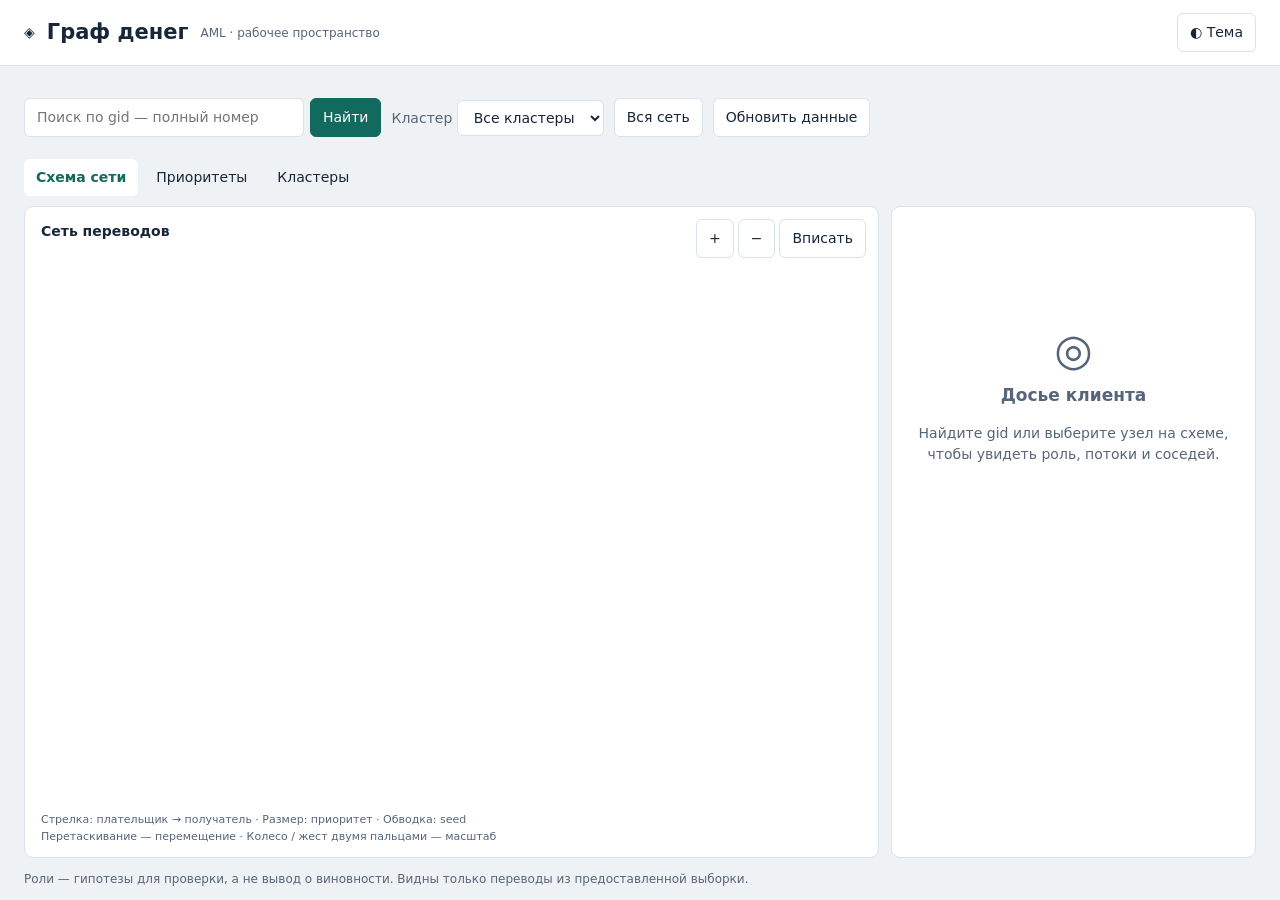
==== web/index.html @ f65ee317 "контракт: gid строкой в graph.json — 18-значные идентификаторы не переживают JSON.parse" ====
<!doctype html><html lang="ru"><head><meta charset="utf-8"><meta name="viewport" content="width=device-width,initial-scale=1"><title>Граф денег · AML</title><link rel="stylesheet" href="style.css"></head><body>
<header><div class="brand">◈ <strong>Граф денег</strong><span>AML · рабочее пространство</span></div><button id="theme" aria-label="Переключить тему">◐ Тема</button></header>
<div id="stub" class="warning" hidden>Демо-данные, расчёт идёт. Роли и обоснования предварительные.</div>
<section id="metrics" class="metrics"></section>
<div class="toolbar"><form id="search"><label class="sr" for="gid">Идентификатор клиента</label><input id="gid" placeholder="Поиск по gid — полный номер" inputmode="numeric" autocomplete="off"><button>Найти</button></form><label>Кластер <select id="cluster"><option value="">Все кластеры</option></select></label><button id="reset">Вся сеть</button><button id="reload">Обновить данные</button></div>
<div id="message" role="status" aria-live="polite"></div>
<nav><button class="active" data-tab="network">Схема сети</button><button data-tab="top">Приоритеты <span id="top-count"></span></button><button data-tab="clusters">Кластеры</button></nav>
<main><section class="workspace"><div id="network" class="view"><div class="graph-head"><strong id="graph-title">Сеть переводов</strong><span id="visible-count"></span></div><canvas id="canvas" aria-label="Схема переводов. Для выбора клиента используйте поиск или таблицу приоритетов."></canvas><div class="zoom"><button id="zoom-in" aria-label="Приблизить">+</button><button id="zoom-out" aria-label="Отдалить">−</button><button id="fit">Вписать</button></div><div id="legend"></div><div class="graph-help">Стрелка: плательщик → получатель · Размер: приоритет · Обводка: seed<br>Перетаскивание — перемещение · Колесо / жест двумя пальцами — масштаб</div></div><div id="top" class="view" hidden><div class="section-title"><h2>Кого проверять первым</h2><p>Приоритет проверки и объяснение по данным сети</p></div><div class="table-wrap"><table><thead><tr><th>№</th><th>Клиент · gid</th><th>Гипотеза роли</th><th>Приоритет</th><th>Почему</th></tr></thead><tbody id="top-body"></tbody></table></div></div><div id="clusters" class="view" hidden><div class="section-title"><h2>Сообщества сети</h2><p>Выберите кластер, чтобы рассмотреть внутренние связи</p></div><div id="cluster-list"></div></div></section><aside id="dossier"><div class="empty"><span>◎</span><h2>Досье клиента</h2><p>Найдите gid или выберите узел на схеме, чтобы увидеть роль, потоки и соседей.</p></div></aside></main>
<footer>Роли — гипотезы для проверки, а не вывод о виновности. Видны только переводы из предоставленной выборки.</footer><script src="app.js"></script></body></html>
---- web/style.css ----
:root{color-scheme:light;--bg:#eff2f5;--panel:#fff;--text:#172638;--muted:#566579;--line:#d9e1e9;--accent:#12695e;--soft:#e6f4f0;--edge:#99a8b8;--warn:#fff0ce;--warntext:#714b00}*{box-sizing:border-box}body.dark{color-scheme:dark;--bg:#101821;--panel:#17222e;--text:#e5edf6;--muted:#a6b6c7;--line:#324151;--accent:#61d6bc;--soft:#213d39;--edge:#566b80;--warn:#403520;--warntext:#ffdd94}body{margin:0;background:var(--bg);color:var(--text);font:14px/1.5 system-ui,sans-serif}header{height:66px;padding:0 24px;display:flex;align-items:center;justify-content:space-between;background:var(--panel);border-bottom:1px solid var(--line)}.brand{display:flex;gap:12px;align-items:center}.brand strong{font-size:21px}.brand span,footer{color:var(--muted);font-size:12px}button,input,select{font:inherit;border:1px solid var(--line);border-radius:6px;background:var(--panel);color:var(--text);padding:8px 12px}button{cursor:pointer}button:hover{border-color:var(--accent);background:var(--soft)}button:focus-visible,input:focus-visible,select:focus-visible,a:focus-visible{outline:3px solid var(--accent);outline-offset:2px}input{min-width:280px}form button{background:var(--accent);color:var(--panel);border-color:var(--accent)}.warning{padding:9px 24px;background:var(--warn);color:var(--warntext);font-weight:600}.metrics{display:flex;gap:32px;padding:16px 24px}.metric strong{font-size:23px;display:block;font-variant-numeric:tabular-nums}.metric span{font-size:12px;color:var(--muted)}.toolbar{padding:0 24px 12px;display:flex;gap:10px;align-items:center;flex-wrap:wrap}.toolbar form{display:flex;gap:6px}.toolbar label{color:var(--muted)}#message{padding:0 24px;color:var(--accent)}#message.error{color:#cc4545;background:var(--warn);padding:12px 24px}nav{display:flex;gap:6px;padding:10px 24px}nav button{border:0;background:transparent}nav button.active{background:var(--panel);color:var(--accent);font-weight:700}main{display:grid;grid-template-columns:minmax(0,1fr) 365px;gap:12px;padding:0 24px}.workspace,aside{background:var(--panel);border:1px solid var(--line);border-radius:9px;overflow:hidden}.view{height:650px;max-height:74vh;overflow:auto}#network{position:relative;overflow:hidden}canvas{width:100%;height:100%;display:block;touch-action:none}.graph-head{position:absolute;top:14px;left:16px;pointer-events:none}.graph-head span{display:block;color:var(--muted);font-size:12px}.zoom{position:absolute;right:12px;top:12px;display:flex;gap:4px}#legend{position:absolute;bottom:64px;left:14px;display:flex;flex-wrap:wrap;gap:5px 12px;max-width:80%;background:var(--panel);padding:6px;border-radius:6px;font-size:11px}.dot{width:9px;height:9px;display:inline-block;border-radius:50%;margin-right:5px}.graph-help{position:absolute;bottom:12px;left:16px;color:var(--muted);font-size:11px;pointer-events:none}aside{max-height:74vh;overflow:auto;padding:20px}aside h2{font-size:17px;overflow-wrap:anywhere;margin:0 0 8px}.empty{text-align:center;padding-top:90px;color:var(--muted)}.empty>span{font-size:44px}.badge{display:inline-block;padding:3px 8px;background:var(--soft);border-radius:4px;font-size:12px}.evidence{border-left:3px solid var(--accent);padding-left:12px;margin:16px 0}h3{font-size:13px;margin:20px 0 8px}.facts{display:grid;grid-template-columns:1fr 1fr;gap:12px}.facts span{display:block;color:var(--muted);font-size:11px}.facts strong{font-size:14px}.note{background:var(--warn);color:var(--warntext);padding:10px;font-size:12px;border-radius:5px}.neighbor{display:block;width:100%;text-align:left;margin:6px 0;font-size:12px;overflow-wrap:anywhere}.neighbor span{display:block;color:var(--muted)}.section-title{padding:16px 20px}.section-title h2{margin:0;font-size:19px}.section-title p{margin:4px 0;color:var(--muted)}table{border-collapse:collapse;width:100%;font-size:12px}th{text-align:left;color:var(--muted);background:var(--bg);position:sticky;top:0}td,th{padding:12px;border-bottom:1px solid var(--line)}td:first-child{color:var(--muted)}td button{padding:2px 0;border:0;color:var(--accent);font-size:12px;white-space:nowrap}tbody tr:hover{background:var(--soft)}#cluster-list{padding:0 18px 18px;display:grid;grid-template-columns:repeat(auto-fill,minmax(245px,1fr));gap:10px}.cluster-card{text-align:left;padding:15px}.cluster-card strong{display:block;font-size:15px}.cluster-card span{display:block;color:var(--muted);font-size:12px;margin-top:6px}.cluster-card p{font-size:12px}footer{padding:12px 24px}.sr{position:absolute;width:1px;height:1px;overflow:hidden;clip:rect(0,0,0,0)}[hidden]{display:none!important}@media(max-width:1000px){main{grid-template-columns:minmax(0,1fr) 310px}.metrics{gap:18px}.brand span{display:none}}@media(max-width:720px){header{padding:0 12px;height:54px}.metrics{padding:12px;gap:16px;overflow:auto}.metric{flex-shrink:0}.metric strong{font-size:19px}.toolbar{padding:0 12px 8px}.toolbar form{width:100%}input{min-width:0;flex:1;width:100%}nav{padding:8px 12px}main{display:block;padding:0 10px}.view{height:58vh;max-height:none;min-height:360px}aside{margin-top:10px;max-height:none}.empty{padding:10px}.table-wrap{overflow:auto}td:last-child{min-width:220px}footer{padding:12px}.warning{padding:8px 12px;font-size:12px}#legend{bottom:76px;max-width:95%}.zoom{top:55px}.graph-help{font-size:10px}.graph-head{left:12px}}
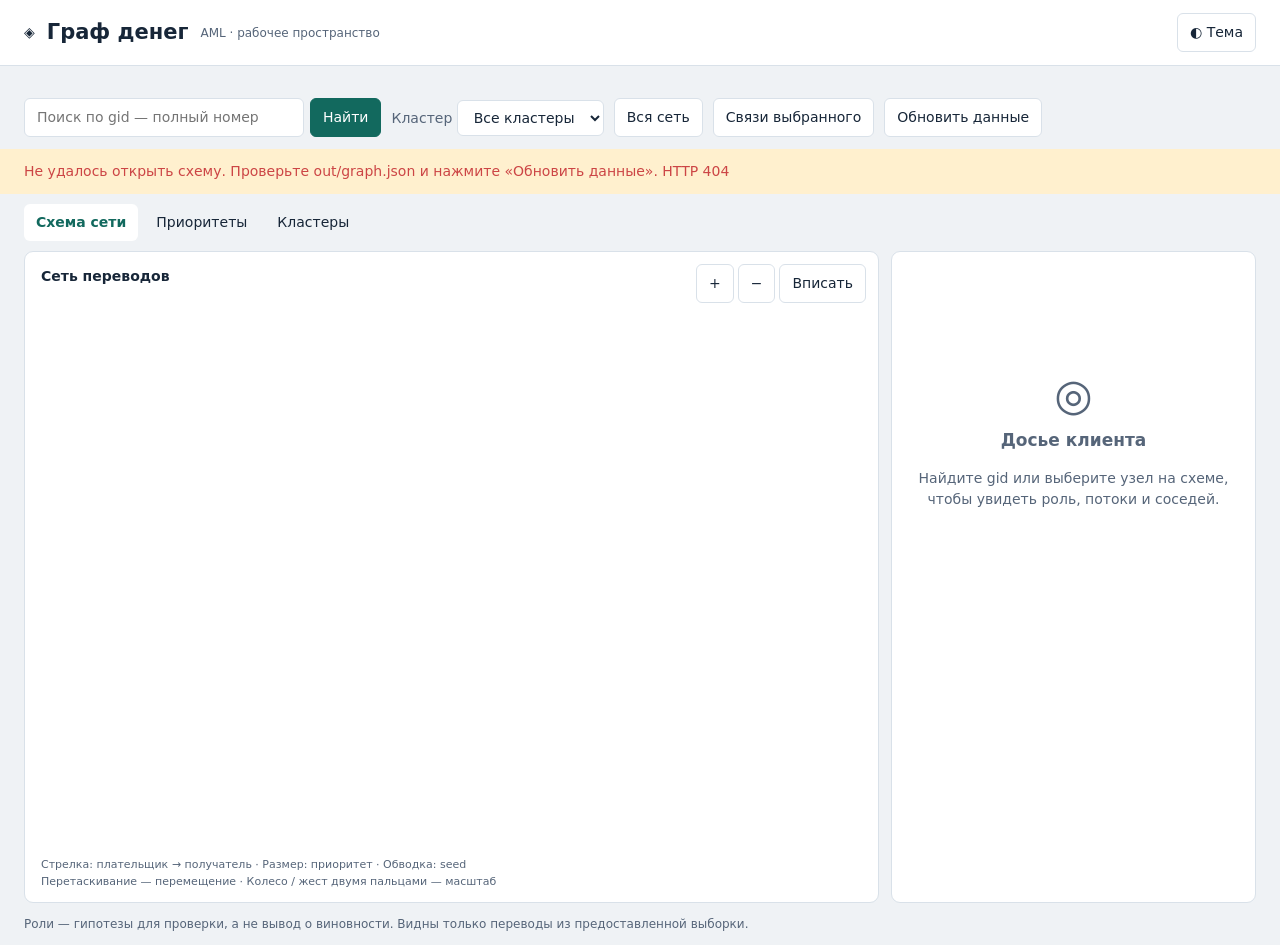
==== commit 096e7b6c: "интерфейс: схема сети, поиск по gid, досье узла; ядро: модули пайплайна ролей" ====
--- a/web/index.html
+++ b/web/index.html
@@ -2,7 +2,7 @@
 <header><div class="brand">◈ <strong>Граф денег</strong><span>AML · рабочее пространство</span></div><button id="theme" aria-label="Переключить тему">◐ Тема</button></header>
 <div id="stub" class="warning" hidden>Демо-данные, расчёт идёт. Роли и обоснования предварительные.</div>
 <section id="metrics" class="metrics"></section>
-<div class="toolbar"><form id="search"><label class="sr" for="gid">Идентификатор клиента</label><input id="gid" placeholder="Поиск по gid — полный номер" inputmode="numeric" autocomplete="off"><button>Найти</button></form><label>Кластер <select id="cluster"><option value="">Все кластеры</option></select></label><button id="reset">Вся сеть</button><button id="reload">Обновить данные</button></div>
+<div class="toolbar"><form id="search"><label class="sr" for="gid">Идентификатор клиента</label><input id="gid" placeholder="Поиск по gid — полный номер" inputmode="numeric" autocomplete="off"><button>Найти</button></form><label>Кластер <select id="cluster"><option value="">Все кластеры</option></select></label><button id="reset">Вся сеть</button><button id="neighbors" disabled>Связи выбранного</button><button id="reload">Обновить данные</button></div>
 <div id="message" role="status" aria-live="polite"></div>
 <nav><button class="active" data-tab="network">Схема сети</button><button data-tab="top">Приоритеты <span id="top-count"></span></button><button data-tab="clusters">Кластеры</button></nav>
 <main><section class="workspace"><div id="network" class="view"><div class="graph-head"><strong id="graph-title">Сеть переводов</strong><span id="visible-count"></span></div><canvas id="canvas" aria-label="Схема переводов. Для выбора клиента используйте поиск или таблицу приоритетов."></canvas><div class="zoom"><button id="zoom-in" aria-label="Приблизить">+</button><button id="zoom-out" aria-label="Отдалить">−</button><button id="fit">Вписать</button></div><div id="legend"></div><div class="graph-help">Стрелка: плательщик → получатель · Размер: приоритет · Обводка: seed<br>Перетаскивание — перемещение · Колесо / жест двумя пальцами — масштаб</div></div><div id="top" class="view" hidden><div class="section-title"><h2>Кого проверять первым</h2><p>Приоритет проверки и объяснение по данным сети</p></div><div class="table-wrap"><table><thead><tr><th>№</th><th>Клиент · gid</th><th>Гипотеза роли</th><th>Приоритет</th><th>Почему</th></tr></thead><tbody id="top-body"></tbody></table></div></div><div id="clusters" class="view" hidden><div class="section-title"><h2>Сообщества сети</h2><p>Выберите кластер, чтобы рассмотреть внутренние связи</p></div><div id="cluster-list"></div></div></section><aside id="dossier"><div class="empty"><span>◎</span><h2>Досье клиента</h2><p>Найдите gid или выберите узел на схеме, чтобы увидеть роль, потоки и соседей.</p></div></aside></main>
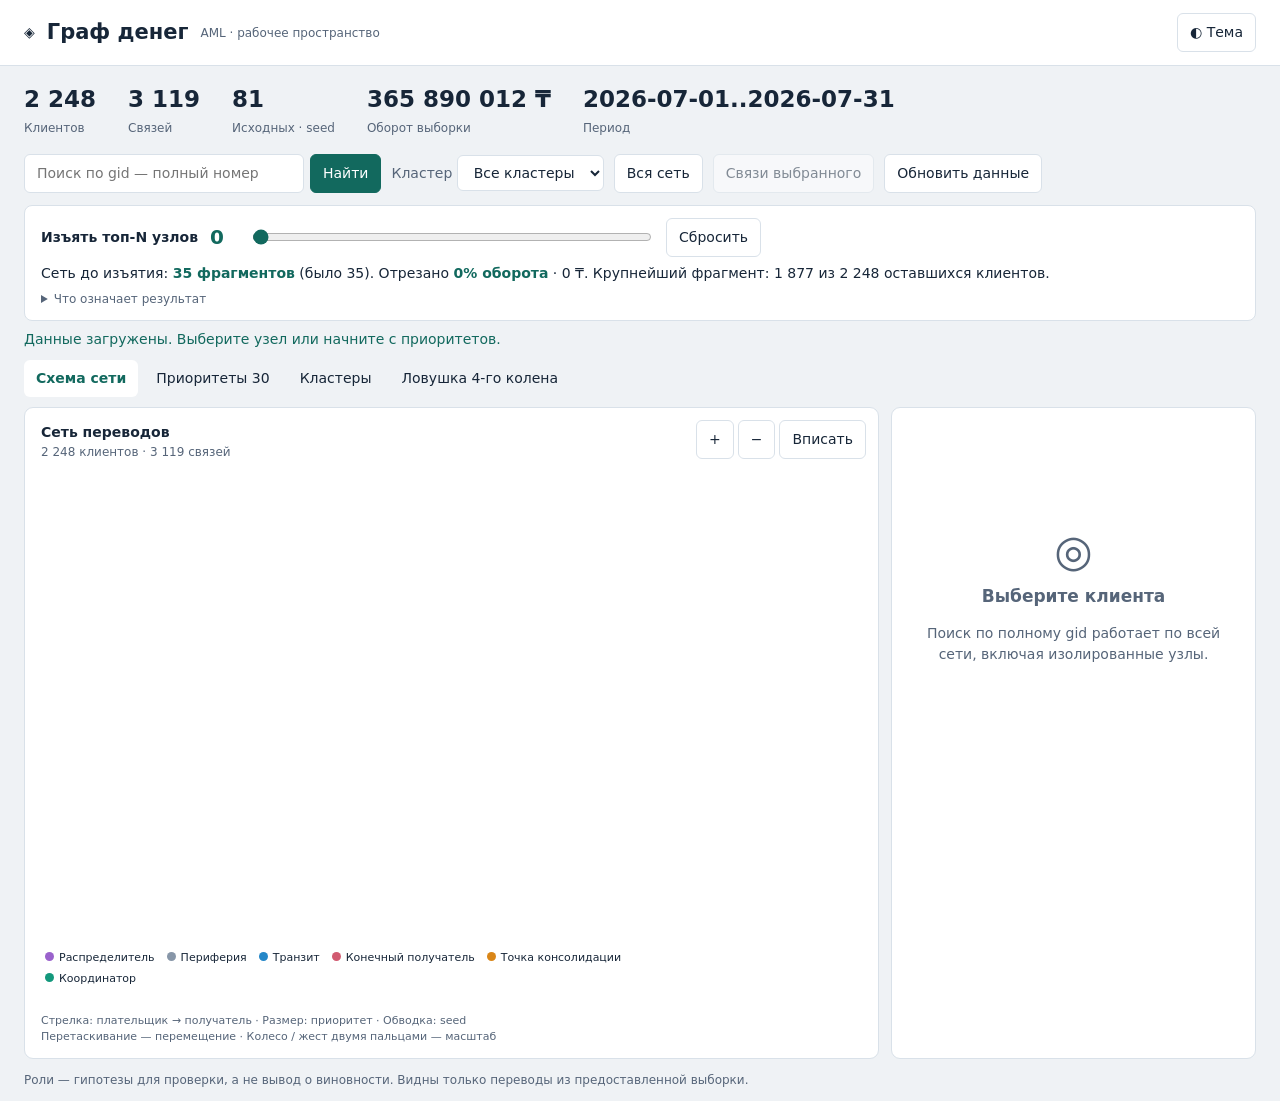
==== commit 21a9b2f9: "README с инструкцией запуска и разделом проверки, выгрузки пайплайна, .gitignore; убран мусор __pyca" ====
--- a/web/index.html
+++ b/web/index.html
@@ -3,7 +3,12 @@
 <div id="stub" class="warning" hidden>Демо-данные, расчёт идёт. Роли и обоснования предварительные.</div>
 <section id="metrics" class="metrics"></section>
 <div class="toolbar"><form id="search"><label class="sr" for="gid">Идентификатор клиента</label><input id="gid" placeholder="Поиск по gid — полный номер" inputmode="numeric" autocomplete="off"><button>Найти</button></form><label>Кластер <select id="cluster"><option value="">Все кластеры</option></select></label><button id="reset">Вся сеть</button><button id="neighbors" disabled>Связи выбранного</button><button id="reload">Обновить данные</button></div>
+<section class="simulation" aria-labelledby="simulation-title">
+<div class="simulation-control"><label id="simulation-title" for="remove-count">Изъять топ-N узлов</label><output id="remove-value" for="remove-count">0</output><input type="range" id="remove-count" min="0" max="50" value="0" step="1" disabled><button id="simulation-reset">Сбросить</button></div>
+<div id="simulation-result" aria-live="polite">Симулятор готовится после загрузки сети</div>
+<details><summary>Что означает результат</summary><p>Изъятие — сценарий проверки, а не реальная блокировка. Узлы выбираются по priority_score по всей сети, независимо от фильтра кластера. Фрагменты — слабосвязные компоненты оставшихся узлов, включая изолированные. Направление перевода при подсчёте связности не учитывается.</p><p>Отрезанный оборот — сумма рёбер с хотя бы одним изъятым концом, делённая на сумму всех рёбер. Каждое ребро учитывается один раз. Это объём затронутых переводов в выборке, не прогноз предотвращённых потерь. Число фрагментов может уменьшиться при полном удалении небольшой компоненты.</p><div id="removed-list"></div></details>
+</section>
 <div id="message" role="status" aria-live="polite"></div>
-<nav><button class="active" data-tab="network">Схема сети</button><button data-tab="top">Приоритеты <span id="top-count"></span></button><button data-tab="clusters">Кластеры</button></nav>
-<main><section class="workspace"><div id="network" class="view"><div class="graph-head"><strong id="graph-title">Сеть переводов</strong><span id="visible-count"></span></div><canvas id="canvas" aria-label="Схема переводов. Для выбора клиента используйте поиск или таблицу приоритетов."></canvas><div class="zoom"><button id="zoom-in" aria-label="Приблизить">+</button><button id="zoom-out" aria-label="Отдалить">−</button><button id="fit">Вписать</button></div><div id="legend"></div><div class="graph-help">Стрелка: плательщик → получатель · Размер: приоритет · Обводка: seed<br>Перетаскивание — перемещение · Колесо / жест двумя пальцами — масштаб</div></div><div id="top" class="view" hidden><div class="section-title"><h2>Кого проверять первым</h2><p>Приоритет проверки и объяснение по данным сети</p></div><div class="table-wrap"><table><thead><tr><th>№</th><th>Клиент · gid</th><th>Гипотеза роли</th><th>Приоритет</th><th>Почему</th></tr></thead><tbody id="top-body"></tbody></table></div></div><div id="clusters" class="view" hidden><div class="section-title"><h2>Сообщества сети</h2><p>Выберите кластер, чтобы рассмотреть внутренние связи</p></div><div id="cluster-list"></div></div></section><aside id="dossier"><div class="empty"><span>◎</span><h2>Досье клиента</h2><p>Найдите gid или выберите узел на схеме, чтобы увидеть роль, потоки и соседей.</p></div></aside></main>
-<footer>Роли — гипотезы для проверки, а не вывод о виновности. Видны только переводы из предоставленной выборки.</footer><script src="app.js"></script></body></html>
+<nav><button class="active" data-tab="network">Схема сети</button><button data-tab="top">Приоритеты <span id="top-count"></span></button><button data-tab="clusters">Кластеры</button><button data-tab="terminal">Ловушка 4-го колена</button></nav>
+<main><section class="workspace"><div id="network" class="view"><div class="graph-head"><strong id="graph-title">Сеть переводов</strong><span id="visible-count"></span></div><canvas id="canvas" aria-label="Схема переводов. Для выбора клиента используйте поиск или таблицу приоритетов."></canvas><div class="zoom"><button id="zoom-in" aria-label="Приблизить">+</button><button id="zoom-out" aria-label="Отдалить">−</button><button id="fit">Вписать</button></div><div id="legend"></div><div class="graph-help">Стрелка: плательщик → получатель · Размер: приоритет · Обводка: seed<br>Перетаскивание — перемещение · Колесо / жест двумя пальцами — масштаб</div></div><div id="top" class="view" hidden><div class="section-title"><h2>Кого проверять первым</h2><p>Приоритет проверки и объяснение по данным сети</p></div><div class="table-wrap"><table><thead><tr><th>№</th><th>Клиент · gid</th><th>Гипотеза роли</th><th>Приоритет</th><th>Почему</th></tr></thead><tbody id="top-body"></tbody></table></div></div><div id="clusters" class="view" hidden><div class="section-title"><h2>Сообщества сети</h2><p>Выберите кластер, чтобы рассмотреть внутренние связи</p></div><div id="cluster-list"></div></div><div id="terminal" class="view" hidden><div class="section-title"><h2>Граница данных — не конец денежного потока</h2><p>Почему отсутствие исходящих нельзя трактовать одинаково для всех клиентов</p></div><div id="terminal-content"></div></div></section><aside id="dossier"><div class="empty"><span>◎</span><h2>Досье клиента</h2><p>Найдите gid или выберите узел на схеме, чтобы увидеть роль, потоки и соседей.</p></div></aside></main>
+<footer>Роли — гипотезы для проверки, а не вывод о виновности. Видны только переводы из предоставленной выборки.</footer><script src="simulation.js"></script><script src="terminal.js"></script><script src="app.js"></script></body></html>
--- a/web/style.css
+++ b/web/style.css
@@ -1 +1,5 @@
 :root{color-scheme:light;--bg:#eff2f5;--panel:#fff;--text:#172638;--muted:#566579;--line:#d9e1e9;--accent:#12695e;--soft:#e6f4f0;--edge:#99a8b8;--warn:#fff0ce;--warntext:#714b00}*{box-sizing:border-box}body.dark{color-scheme:dark;--bg:#101821;--panel:#17222e;--text:#e5edf6;--muted:#a6b6c7;--line:#324151;--accent:#61d6bc;--soft:#213d39;--edge:#566b80;--warn:#403520;--warntext:#ffdd94}body{margin:0;background:var(--bg);color:var(--text);font:14px/1.5 system-ui,sans-serif}header{height:66px;padding:0 24px;display:flex;align-items:center;justify-content:space-between;background:var(--panel);border-bottom:1px solid var(--line)}.brand{display:flex;gap:12px;align-items:center}.brand strong{font-size:21px}.brand span,footer{color:var(--muted);font-size:12px}button,input,select{font:inherit;border:1px solid var(--line);border-radius:6px;background:var(--panel);color:var(--text);padding:8px 12px}button{cursor:pointer}button:hover{border-color:var(--accent);background:var(--soft)}button:focus-visible,input:focus-visible,select:focus-visible,a:focus-visible{outline:3px solid var(--accent);outline-offset:2px}input{min-width:280px}form button{background:var(--accent);color:var(--panel);border-color:var(--accent)}.warning{padding:9px 24px;background:var(--warn);color:var(--warntext);font-weight:600}.metrics{display:flex;gap:32px;padding:16px 24px}.metric strong{font-size:23px;display:block;font-variant-numeric:tabular-nums}.metric span{font-size:12px;color:var(--muted)}.toolbar{padding:0 24px 12px;display:flex;gap:10px;align-items:center;flex-wrap:wrap}.toolbar form{display:flex;gap:6px}.toolbar label{color:var(--muted)}#message{padding:0 24px;color:var(--accent)}#message.error{color:#cc4545;background:var(--warn);padding:12px 24px}nav{display:flex;gap:6px;padding:10px 24px}nav button{border:0;background:transparent}nav button.active{background:var(--panel);color:var(--accent);font-weight:700}main{display:grid;grid-template-columns:minmax(0,1fr) 365px;gap:12px;padding:0 24px}.workspace,aside{background:var(--panel);border:1px solid var(--line);border-radius:9px;overflow:hidden}.view{height:650px;max-height:74vh;overflow:auto}#network{position:relative;overflow:hidden}canvas{width:100%;height:100%;display:block;touch-action:none}.graph-head{position:absolute;top:14px;left:16px;pointer-events:none}.graph-head span{display:block;color:var(--muted);font-size:12px}.zoom{position:absolute;right:12px;top:12px;display:flex;gap:4px}#legend{position:absolute;bottom:64px;left:14px;display:flex;flex-wrap:wrap;gap:5px 12px;max-width:80%;background:var(--panel);padding:6px;border-radius:6px;font-size:11px}.dot{width:9px;height:9px;display:inline-block;border-radius:50%;margin-right:5px}.graph-help{position:absolute;bottom:12px;left:16px;color:var(--muted);font-size:11px;pointer-events:none}aside{max-height:74vh;overflow:auto;padding:20px}aside h2{font-size:17px;overflow-wrap:anywhere;margin:0 0 8px}.empty{text-align:center;padding-top:90px;color:var(--muted)}.empty>span{font-size:44px}.badge{display:inline-block;padding:3px 8px;background:var(--soft);border-radius:4px;font-size:12px}.evidence{border-left:3px solid var(--accent);padding-left:12px;margin:16px 0}h3{font-size:13px;margin:20px 0 8px}.facts{display:grid;grid-template-columns:1fr 1fr;gap:12px}.facts span{display:block;color:var(--muted);font-size:11px}.facts strong{font-size:14px}.note{background:var(--warn);color:var(--warntext);padding:10px;font-size:12px;border-radius:5px}.neighbor{display:block;width:100%;text-align:left;margin:6px 0;font-size:12px;overflow-wrap:anywhere}.neighbor span{display:block;color:var(--muted)}.section-title{padding:16px 20px}.section-title h2{margin:0;font-size:19px}.section-title p{margin:4px 0;color:var(--muted)}table{border-collapse:collapse;width:100%;font-size:12px}th{text-align:left;color:var(--muted);background:var(--bg);position:sticky;top:0}td,th{padding:12px;border-bottom:1px solid var(--line)}td:first-child{color:var(--muted)}td button{padding:2px 0;border:0;color:var(--accent);font-size:12px;white-space:nowrap}tbody tr:hover{background:var(--soft)}#cluster-list{padding:0 18px 18px;display:grid;grid-template-columns:repeat(auto-fill,minmax(245px,1fr));gap:10px}.cluster-card{text-align:left;padding:15px}.cluster-card strong{display:block;font-size:15px}.cluster-card span{display:block;color:var(--muted);font-size:12px;margin-top:6px}.cluster-card p{font-size:12px}footer{padding:12px 24px}.sr{position:absolute;width:1px;height:1px;overflow:hidden;clip:rect(0,0,0,0)}[hidden]{display:none!important}@media(max-width:1000px){main{grid-template-columns:minmax(0,1fr) 310px}.metrics{gap:18px}.brand span{display:none}}@media(max-width:720px){header{padding:0 12px;height:54px}.metrics{padding:12px;gap:16px;overflow:auto}.metric{flex-shrink:0}.metric strong{font-size:19px}.toolbar{padding:0 12px 8px}.toolbar form{width:100%}input{min-width:0;flex:1;width:100%}nav{padding:8px 12px}main{display:block;padding:0 10px}.view{height:58vh;max-height:none;min-height:360px}aside{margin-top:10px;max-height:none}.empty{padding:10px}.table-wrap{overflow:auto}td:last-child{min-width:220px}footer{padding:12px}.warning{padding:8px 12px;font-size:12px}#legend{bottom:76px;max-width:95%}.zoom{top:55px}.graph-help{font-size:10px}.graph-head{left:12px}}
+
+.simulation{margin:0 24px 8px;padding:12px 16px;border:1px solid var(--line);border-radius:8px;background:var(--panel)}.simulation-control{display:flex;align-items:center;gap:12px}.simulation-control label{font-weight:700}.simulation-control output{font-variant-numeric:tabular-nums;min-width:28px;font-size:20px;color:var(--accent);font-weight:700}.simulation-control input{flex:1;min-width:70px;max-width:400px;accent-color:var(--accent);padding:0;cursor:pointer}.simulation details{font-size:12px;color:var(--muted);margin-top:6px}.simulation summary{cursor:pointer}.simulation details p{max-width:950px}.simulation-result-number{font-weight:700;color:var(--accent)}#simulation-result{margin-top:6px}#removed-list{display:flex;gap:5px;flex-wrap:wrap}#removed-list button{font-size:11px;padding:4px 7px}button:disabled{opacity:.5;cursor:default}tbody tr[data-gid]{cursor:pointer}@media(max-width:720px){.simulation{margin:0 12px 8px;padding:10px}.simulation-control{flex-wrap:wrap;gap:8px}.simulation-control input{order:4;flex-basis:100%;max-width:none}.simulation-control button{margin-left:auto}#simulation-result{font-size:12px}nav{overflow-x:auto;white-space:nowrap}}
+
+#terminal-content{padding:0 20px 20px}.terminal-overview{display:grid;grid-template-columns:1fr 1fr;gap:24px}.status-bar{margin-bottom:18px}.status-bar>div:first-child{display:flex;justify-content:space-between;gap:12px}.status-bar p,.comparison-card p,.terminal-caption,.terminal-method{font-size:12px;color:var(--muted)}.status-bar p{margin:5px 0}.bar-track{height:10px;background:var(--bg);border-radius:4px;overflow:hidden;margin-top:6px}.bar-track>div{height:100%;min-width:0}.comparison-card{border:1px solid var(--line);border-left:4px solid var(--accent);border-radius:6px;padding:12px 16px;margin-bottom:12px}.comparison-card.naive{border-left-color:#d98618}.comparison-card>strong{display:block;font-size:34px;line-height:1.3}.comparison-card>span{font-size:12px;color:var(--muted)}.comparison-card p{margin:5px 0}.terminal-method{margin:16px 0}.terminal-method summary{cursor:pointer;font-weight:600;color:var(--text)}@media(max-width:900px){.terminal-overview{grid-template-columns:1fr;gap:6px}.terminal-comparison{display:grid;grid-template-columns:1fr 1fr;gap:8px}}@media(max-width:420px){#terminal-content{padding:0 12px 16px}.terminal-comparison{grid-template-columns:1fr}.comparison-card>strong{font-size:28px}}
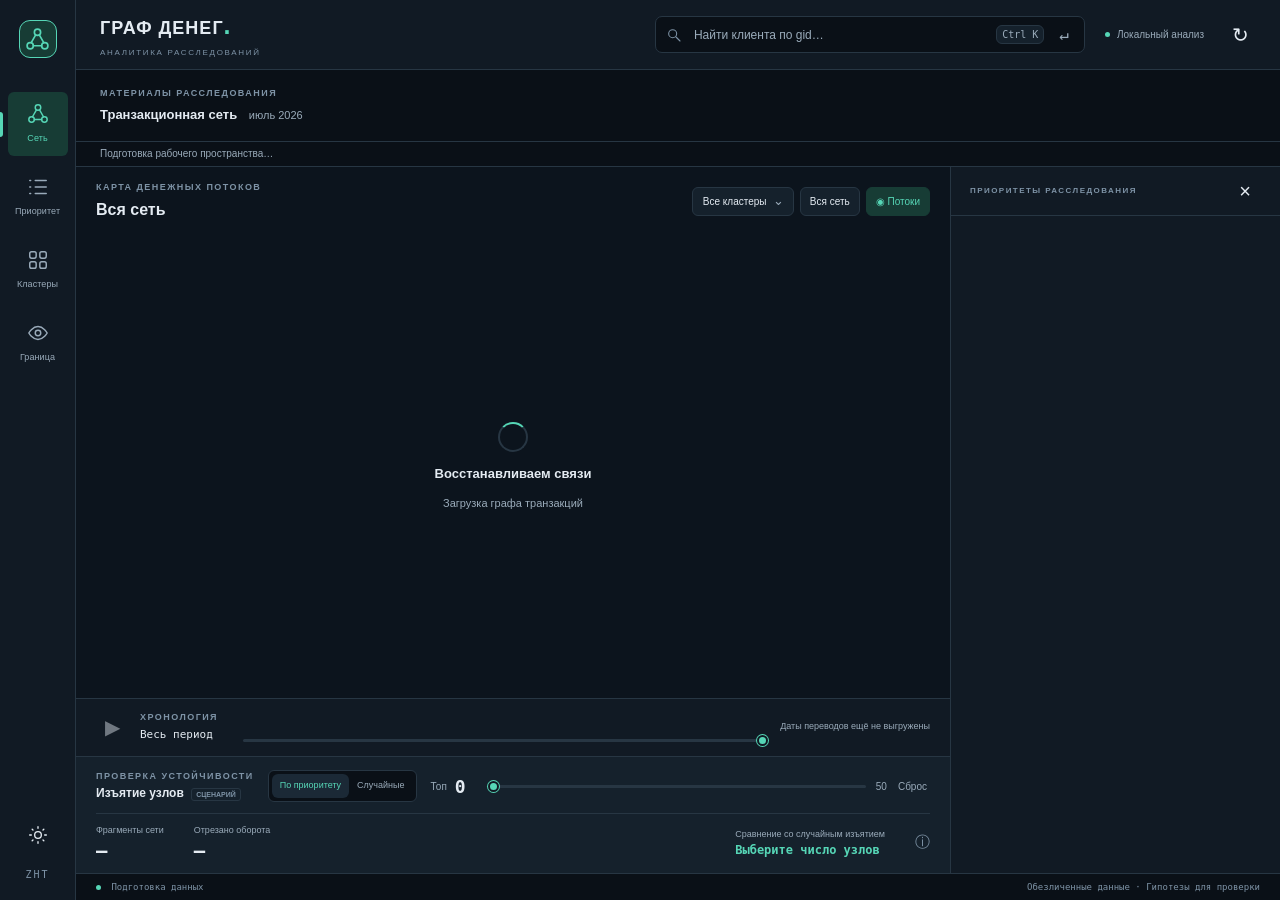
==== commit ad25c937: "поиск по графу вопросом словами: детерминированный ответ по данным, модель только формулирует" ====
--- a/web/index.html
+++ b/web/index.html
@@ -1,14 +1,17 @@
-<!doctype html><html lang="ru"><head><meta charset="utf-8"><meta name="viewport" content="width=device-width,initial-scale=1"><title>Граф денег · AML</title><link rel="stylesheet" href="style.css"></head><body>
-<header><div class="brand">◈ <strong>Граф денег</strong><span>AML · рабочее пространство</span></div><button id="theme" aria-label="Переключить тему">◐ Тема</button></header>
+<!doctype html><html lang="ru"><head><meta charset="utf-8"><meta name="viewport" content="width=device-width,initial-scale=1"><meta name="theme-color" content="#0b1118"><title>Граф денег · Аналитика расследований</title><link rel="stylesheet" href="style.css"></head><body>
+<svg class="svg-defs" xmlns="http://www.w3.org/2000/svg"><defs><symbol id="i-network" viewBox="0 0 24 24"><circle cx="12" cy="5" r="3"/><circle cx="5" cy="18" r="3"/><circle cx="19" cy="18" r="3"/><path d="m10 8-4 7m8-7 4 7M8 18h8"/></symbol><symbol id="i-list" viewBox="0 0 24 24"><path d="M9 5h12M9 12h12M9 19h12M3 5h1M3 12h1M3 19h1"/></symbol><symbol id="i-cluster" viewBox="0 0 24 24"><rect x="3" y="3" width="7" height="7" rx="2"/><rect x="14" y="3" width="7" height="7" rx="2"/><rect x="3" y="14" width="7" height="7" rx="2"/><rect x="14" y="14" width="7" height="7" rx="2"/></symbol><symbol id="i-eye" viewBox="0 0 24 24"><path d="M2 12s4-7 10-7 10 7 10 7-4 7-10 7-10-7-10-7Z"/><circle cx="12" cy="12" r="3"/></symbol><symbol id="i-search" viewBox="0 0 24 24"><circle cx="10" cy="10" r="6"/><path d="m15 15 6 6"/></symbol><symbol id="i-sun" viewBox="0 0 24 24"><circle cx="12" cy="12" r="4"/><path d="M12 2v2m0 16v2M2 12h2m16 0h2M5 5l1 1m12 12 1 1M5 19l1-1M18 6l1-1"/></symbol><symbol id="i-fit" viewBox="0 0 24 24"><path d="M3 9V3h6m6 0h6v6M3 15v6h6m6 0h6v-6"/></symbol><symbol id="i-arrow" viewBox="0 0 24 24"><path d="M4 12h16m-6-6 6 6-6 6"/></symbol></defs></svg>
+<div class="app-shell"><nav class="rail" aria-label="Разделы расследования"><div class="brand-mark"><svg><use href="#i-network"/></svg></div><button class="rail-item active" data-tab="network" aria-label="Схема сети" title="Схема сети"><svg><use href="#i-network"/></svg><span>Сеть</span></button><button class="rail-item" data-tab="top" aria-label="Приоритеты" title="Приоритеты"><svg><use href="#i-list"/></svg><span>Приоритет</span></button><button class="rail-item" data-tab="clusters" aria-label="Кластеры" title="Кластеры"><svg><use href="#i-cluster"/></svg><span>Кластеры</span></button><button class="rail-item" data-tab="terminal" aria-label="Ловушка 4-го колена" title="Ловушка 4-го колена"><svg><use href="#i-eye"/></svg><span>Граница</span></button><div class="rail-bottom"><button id="theme" class="icon-button" aria-label="Переключить светлую и тёмную тему" title="Тема"><svg><use href="#i-sun"/></svg></button><span class="rail-signature">ZHT</span></div></nav>
+<div class="app-main"><header class="topbar"><div class="brand"><strong>ГРАФ ДЕНЕГ<span class="brand-point">.</span></strong><span>АНАЛИТИКА РАССЛЕДОВАНИЙ</span></div><form id="search" class="global-search"><svg><use href="#i-search"/></svg><label class="sr" for="gid">Поиск по полному gid</label><input id="gid" placeholder="Найти клиента по gid…" inputmode="numeric" autocomplete="off"><button type="button" id="command-open" title="Командная строка">Ctrl K</button><button class="search-submit" aria-label="Найти клиента">↵</button></form><div class="live-state"><i></i><span>Локальный анализ</span></div><button id="reload" class="icon-button" title="Обновить данные" aria-label="Обновить данные">↻</button></header>
 <div id="stub" class="warning" hidden>Демо-данные, расчёт идёт. Роли и обоснования предварительные.</div>
-<section id="metrics" class="metrics"></section>
-<div class="toolbar"><form id="search"><label class="sr" for="gid">Идентификатор клиента</label><input id="gid" placeholder="Поиск по gid — полный номер" inputmode="numeric" autocomplete="off"><button>Найти</button></form><label>Кластер <select id="cluster"><option value="">Все кластеры</option></select></label><button id="reset">Вся сеть</button><button id="neighbors" disabled>Связи выбранного</button><button id="reload">Обновить данные</button></div>
-<section class="simulation" aria-labelledby="simulation-title">
-<div class="simulation-control"><label id="simulation-title" for="remove-count">Изъять топ-N узлов</label><output id="remove-value" for="remove-count">0</output><input type="range" id="remove-count" min="0" max="50" value="0" step="1" disabled><button id="simulation-reset">Сбросить</button></div>
-<div id="simulation-result" aria-live="polite">Симулятор готовится после загрузки сети</div>
-<details><summary>Что означает результат</summary><p>Изъятие — сценарий проверки, а не реальная блокировка. Узлы выбираются по priority_score по всей сети, независимо от фильтра кластера. Фрагменты — слабосвязные компоненты оставшихся узлов, включая изолированные. Направление перевода при подсчёте связности не учитывается.</p><p>Отрезанный оборот — сумма рёбер с хотя бы одним изъятым концом, делённая на сумму всех рёбер. Каждое ребро учитывается один раз. Это объём затронутых переводов в выборке, не прогноз предотвращённых потерь. Число фрагментов может уменьшиться при полном удалении небольшой компоненты.</p><div id="removed-list"></div></details>
-</section>
-<div id="message" role="status" aria-live="polite"></div>
-<nav><button class="active" data-tab="network">Схема сети</button><button data-tab="top">Приоритеты <span id="top-count"></span></button><button data-tab="clusters">Кластеры</button><button data-tab="terminal">Ловушка 4-го колена</button></nav>
-<main><section class="workspace"><div id="network" class="view"><div class="graph-head"><strong id="graph-title">Сеть переводов</strong><span id="visible-count"></span></div><canvas id="canvas" aria-label="Схема переводов. Для выбора клиента используйте поиск или таблицу приоритетов."></canvas><div class="zoom"><button id="zoom-in" aria-label="Приблизить">+</button><button id="zoom-out" aria-label="Отдалить">−</button><button id="fit">Вписать</button></div><div id="legend"></div><div class="graph-help">Стрелка: плательщик → получатель · Размер: приоритет · Обводка: seed<br>Перетаскивание — перемещение · Колесо / жест двумя пальцами — масштаб</div></div><div id="top" class="view" hidden><div class="section-title"><h2>Кого проверять первым</h2><p>Приоритет проверки и объяснение по данным сети</p></div><div class="table-wrap"><table><thead><tr><th>№</th><th>Клиент · gid</th><th>Гипотеза роли</th><th>Приоритет</th><th>Почему</th></tr></thead><tbody id="top-body"></tbody></table></div></div><div id="clusters" class="view" hidden><div class="section-title"><h2>Сообщества сети</h2><p>Выберите кластер, чтобы рассмотреть внутренние связи</p></div><div id="cluster-list"></div></div><div id="terminal" class="view" hidden><div class="section-title"><h2>Граница данных — не конец денежного потока</h2><p>Почему отсутствие исходящих нельзя трактовать одинаково для всех клиентов</p></div><div id="terminal-content"></div></div></section><aside id="dossier"><div class="empty"><span>◎</span><h2>Досье клиента</h2><p>Найдите gid или выберите узел на схеме, чтобы увидеть роль, потоки и соседей.</p></div></aside></main>
-<footer>Роли — гипотезы для проверки, а не вывод о виновности. Видны только переводы из предоставленной выборки.</footer><script src="simulation.js"></script><script src="terminal.js"></script><script src="app.js"></script></body></html>
+<div class="casebar"><div class="case-label"><span class="eyebrow">МАТЕРИАЛЫ РАССЛЕДОВАНИЯ</span><strong>Транзакционная сеть <span id="period-label">июль 2026</span></strong></div><section id="metrics" class="metrics"></section></div>
+<div id="message" role="status" aria-live="polite">Подготовка рабочего пространства…</div>
+<main><section class="workspace"><div id="network" class="view graph-view"><div class="graph-toolbar"><div class="graph-heading"><span class="eyebrow">КАРТА ДЕНЕЖНЫХ ПОТОКОВ</span><strong id="graph-title">Вся сеть</strong><span id="visible-count"></span></div><div class="graph-actions"><label class="select-wrap"><span class="sr">Фильтр кластера</span><select id="cluster"><option value="">Все кластеры</option></select></label><button id="reset" title="Сбросить фокус">Вся сеть</button><button id="motion" aria-pressed="true" title="Отключить все анимации">◉ Потоки</button></div></div><div class="canvas-stage"><canvas id="canvas" aria-label="Схема переводов. Поиск и таблицы позволяют выбрать клиента с клавиатуры."></canvas><canvas id="flow-canvas" aria-hidden="true"></canvas><div class="map-caption"><span class="map-dot"></span><span id="map-note">Цвет — роль · размер — приоритет</span></div><div class="zoom"><button id="zoom-in" aria-label="Приблизить">+</button><button id="zoom-out" aria-label="Отдалить">−</button><button id="fit" aria-label="Вписать сеть" title="Вписать сеть"><svg><use href="#i-fit"/></svg></button></div><div id="legend" class="legend"></div><div id="graph-loading" class="graph-loading"><div class="loader-ring"></div><strong>Восстанавливаем связи</strong><span>Загрузка графа транзакций</span></div></div>
+<div class="timeline"><button id="time-play" class="icon-button" disabled aria-label="Воспроизвести историю переводов">▶</button><div class="time-label"><span class="eyebrow">ХРОНОЛОГИЯ</span><strong id="time-date">Весь период</strong></div><div class="time-track"><div id="time-histogram"></div><input id="time-range" type="range" min="0" max="31" value="31" disabled aria-label="День наблюдения"></div><span id="time-caption">Даты переводов ещё не выгружены</span></div>
+<section class="simulation" aria-labelledby="simulation-title"><div class="sim-main"><div class="sim-heading"><span class="eyebrow">ПРОВЕРКА УСТОЙЧИВОСТИ</span><strong id="simulation-title">Изъятие узлов <span class="scenario-tag">СЦЕНАРИЙ</span></strong></div><div class="segmented" aria-label="Способ изъятия"><button class="active" data-mode="targeted">По приоритету</button><button data-mode="random">Случайные</button></div><div class="remove-control"><label for="remove-count">Топ</label><output id="remove-value">0</output><input id="remove-count" type="range" min="0" max="50" value="0" disabled aria-label="Количество изъятых узлов"><span>50</span><button id="simulation-reset" class="text-button">Сброс</button></div></div><div class="sim-results"><div><span>Фрагменты сети</span><strong id="sim-components">—</strong></div><div><span>Отрезано оборота</span><strong id="sim-cut">—</strong></div><div class="sim-comparison"><span id="comparison-label">Сравнение со случайным изъятием</span><strong id="comparison-value">Выберите число узлов</strong></div><details><summary aria-label="Методика симуляции">ⓘ</summary><div class="method-popover"><p id="simulation-result"></p><p>Компоненты считаются без направления, включая изолированные узлы. Оборот — сумма рёбер хотя бы с одним изъятым концом, без двойного счёта. Сценарий не меняет исходные данные и не является прогнозом предотвращённых потерь.</p><div id="removed-list"></div></div></details></div></section></div>
+<div id="top" class="view document-view" hidden><div class="section-title"><span class="eyebrow">ОЧЕРЕДЬ ПРОВЕРКИ</span><h1>Кого проверять первым<span class="heading-count" id="top-count"></span></h1><p>Ранжирование по структуре сети, обороту и связям с исходными клиентами.</p></div><div class="table-wrap"><table><thead><tr><th>Ранг</th><th>Клиент · gid</th><th>Роль</th><th>Приоритет</th><th>Обоснование</th></tr></thead><tbody id="top-body"></tbody></table></div></div>
+<div id="clusters" class="view document-view" hidden><div class="section-title"><span class="eyebrow">СТРУКТУРА ГРУППЫ</span><h1>Сообщества сети</h1><p>Отдельные группы клиентов, общие денежные потоки и гипотезы для проверки.</p></div><div id="cluster-list"></div></div>
+<div id="terminal" class="view document-view" hidden><div class="section-title"><span class="eyebrow">ГРАНИЦА НАБЛЮДЕНИЯ</span><h1>Где заканчиваются данные,<br>а не движение денег</h1><p>Ловушка четвёртого колена: отсутствие исходящих ещё не означает, что деньги осели.</p></div><div id="terminal-content"></div></div></section>
+<aside id="inspector"><button id="sheet-handle" class="sheet-handle" aria-label="Свернуть инспектор"></button><div class="inspector-top"><span class="eyebrow" id="inspector-label">ПРИОРИТЕТЫ РАССЛЕДОВАНИЯ</span><button id="inspector-close" class="icon-button" aria-label="Закрыть досье">×</button></div><div id="dossier"></div></aside></main>
+<footer><span><i class="status-dot"></i> <span id="footer-status">Подготовка данных</span></span><span>Обезличенные данные · Гипотезы для проверки</span><button id="inspector-open">Открыть инспектор ↑</button></footer></div></div>
+<dialog id="command-dialog"><form method="dialog" class="command-header"><svg><use href="#i-search"/></svg><label class="sr" for="command-input">Поиск узла или кластера</label><input id="command-input" placeholder="gid, кластер или раздел…" autocomplete="off"><button aria-label="Закрыть">Esc</button></form><div id="command-results"></div><div class="command-footer">↑ ↓ выбрать · Enter открыть · Esc закрыть</div></dialog>
+<script src="simulation.js"></script><script src="terminal.js"></script><script src="graph.js"></script><script src="app.js"></script></body></html>
--- a/web/style.css
+++ b/web/style.css
@@ -1,5 +1 @@
-:root{color-scheme:light;--bg:#eff2f5;--panel:#fff;--text:#172638;--muted:#566579;--line:#d9e1e9;--accent:#12695e;--soft:#e6f4f0;--edge:#99a8b8;--warn:#fff0ce;--warntext:#714b00}*{box-sizing:border-box}body.dark{color-scheme:dark;--bg:#101821;--panel:#17222e;--text:#e5edf6;--muted:#a6b6c7;--line:#324151;--accent:#61d6bc;--soft:#213d39;--edge:#566b80;--warn:#403520;--warntext:#ffdd94}body{margin:0;background:var(--bg);color:var(--text);font:14px/1.5 system-ui,sans-serif}header{height:66px;padding:0 24px;display:flex;align-items:center;justify-content:space-between;background:var(--panel);border-bottom:1px solid var(--line)}.brand{display:flex;gap:12px;align-items:center}.brand strong{font-size:21px}.brand span,footer{color:var(--muted);font-size:12px}button,input,select{font:inherit;border:1px solid var(--line);border-radius:6px;background:var(--panel);color:var(--text);padding:8px 12px}button{cursor:pointer}button:hover{border-color:var(--accent);background:var(--soft)}button:focus-visible,input:focus-visible,select:focus-visible,a:focus-visible{outline:3px solid var(--accent);outline-offset:2px}input{min-width:280px}form button{background:var(--accent);color:var(--panel);border-color:var(--accent)}.warning{padding:9px 24px;background:var(--warn);color:var(--warntext);font-weight:600}.metrics{display:flex;gap:32px;padding:16px 24px}.metric strong{font-size:23px;display:block;font-variant-numeric:tabular-nums}.metric span{font-size:12px;color:var(--muted)}.toolbar{padding:0 24px 12px;display:flex;gap:10px;align-items:center;flex-wrap:wrap}.toolbar form{display:flex;gap:6px}.toolbar label{color:var(--muted)}#message{padding:0 24px;color:var(--accent)}#message.error{color:#cc4545;background:var(--warn);padding:12px 24px}nav{display:flex;gap:6px;padding:10px 24px}nav button{border:0;background:transparent}nav button.active{background:var(--panel);color:var(--accent);font-weight:700}main{display:grid;grid-template-columns:minmax(0,1fr) 365px;gap:12px;padding:0 24px}.workspace,aside{background:var(--panel);border:1px solid var(--line);border-radius:9px;overflow:hidden}.view{height:650px;max-height:74vh;overflow:auto}#network{position:relative;overflow:hidden}canvas{width:100%;height:100%;display:block;touch-action:none}.graph-head{position:absolute;top:14px;left:16px;pointer-events:none}.graph-head span{display:block;color:var(--muted);font-size:12px}.zoom{position:absolute;right:12px;top:12px;display:flex;gap:4px}#legend{position:absolute;bottom:64px;left:14px;display:flex;flex-wrap:wrap;gap:5px 12px;max-width:80%;background:var(--panel);padding:6px;border-radius:6px;font-size:11px}.dot{width:9px;height:9px;display:inline-block;border-radius:50%;margin-right:5px}.graph-help{position:absolute;bottom:12px;left:16px;color:var(--muted);font-size:11px;pointer-events:none}aside{max-height:74vh;overflow:auto;padding:20px}aside h2{font-size:17px;overflow-wrap:anywhere;margin:0 0 8px}.empty{text-align:center;padding-top:90px;color:var(--muted)}.empty>span{font-size:44px}.badge{display:inline-block;padding:3px 8px;background:var(--soft);border-radius:4px;font-size:12px}.evidence{border-left:3px solid var(--accent);padding-left:12px;margin:16px 0}h3{font-size:13px;margin:20px 0 8px}.facts{display:grid;grid-template-columns:1fr 1fr;gap:12px}.facts span{display:block;color:var(--muted);font-size:11px}.facts strong{font-size:14px}.note{background:var(--warn);color:var(--warntext);padding:10px;font-size:12px;border-radius:5px}.neighbor{display:block;width:100%;text-align:left;margin:6px 0;font-size:12px;overflow-wrap:anywhere}.neighbor span{display:block;color:var(--muted)}.section-title{padding:16px 20px}.section-title h2{margin:0;font-size:19px}.section-title p{margin:4px 0;color:var(--muted)}table{border-collapse:collapse;width:100%;font-size:12px}th{text-align:left;color:var(--muted);background:var(--bg);position:sticky;top:0}td,th{padding:12px;border-bottom:1px solid var(--line)}td:first-child{color:var(--muted)}td button{padding:2px 0;border:0;color:var(--accent);font-size:12px;white-space:nowrap}tbody tr:hover{background:var(--soft)}#cluster-list{padding:0 18px 18px;display:grid;grid-template-columns:repeat(auto-fill,minmax(245px,1fr));gap:10px}.cluster-card{text-align:left;padding:15px}.cluster-card strong{display:block;font-size:15px}.cluster-card span{display:block;color:var(--muted);font-size:12px;margin-top:6px}.cluster-card p{font-size:12px}footer{padding:12px 24px}.sr{position:absolute;width:1px;height:1px;overflow:hidden;clip:rect(0,0,0,0)}[hidden]{display:none!important}@media(max-width:1000px){main{grid-template-columns:minmax(0,1fr) 310px}.metrics{gap:18px}.brand span{display:none}}@media(max-width:720px){header{padding:0 12px;height:54px}.metrics{padding:12px;gap:16px;overflow:auto}.metric{flex-shrink:0}.metric strong{font-size:19px}.toolbar{padding:0 12px 8px}.toolbar form{width:100%}input{min-width:0;flex:1;width:100%}nav{padding:8px 12px}main{display:block;padding:0 10px}.view{height:58vh;max-height:none;min-height:360px}aside{margin-top:10px;max-height:none}.empty{padding:10px}.table-wrap{overflow:auto}td:last-child{min-width:220px}footer{padding:12px}.warning{padding:8px 12px;font-size:12px}#legend{bottom:76px;max-width:95%}.zoom{top:55px}.graph-help{font-size:10px}.graph-head{left:12px}}
-
-.simulation{margin:0 24px 8px;padding:12px 16px;border:1px solid var(--line);border-radius:8px;background:var(--panel)}.simulation-control{display:flex;align-items:center;gap:12px}.simulation-control label{font-weight:700}.simulation-control output{font-variant-numeric:tabular-nums;min-width:28px;font-size:20px;color:var(--accent);font-weight:700}.simulation-control input{flex:1;min-width:70px;max-width:400px;accent-color:var(--accent);padding:0;cursor:pointer}.simulation details{font-size:12px;color:var(--muted);margin-top:6px}.simulation summary{cursor:pointer}.simulation details p{max-width:950px}.simulation-result-number{font-weight:700;color:var(--accent)}#simulation-result{margin-top:6px}#removed-list{display:flex;gap:5px;flex-wrap:wrap}#removed-list button{font-size:11px;padding:4px 7px}button:disabled{opacity:.5;cursor:default}tbody tr[data-gid]{cursor:pointer}@media(max-width:720px){.simulation{margin:0 12px 8px;padding:10px}.simulation-control{flex-wrap:wrap;gap:8px}.simulation-control input{order:4;flex-basis:100%;max-width:none}.simulation-control button{margin-left:auto}#simulation-result{font-size:12px}nav{overflow-x:auto;white-space:nowrap}}
-
-#terminal-content{padding:0 20px 20px}.terminal-overview{display:grid;grid-template-columns:1fr 1fr;gap:24px}.status-bar{margin-bottom:18px}.status-bar>div:first-child{display:flex;justify-content:space-between;gap:12px}.status-bar p,.comparison-card p,.terminal-caption,.terminal-method{font-size:12px;color:var(--muted)}.status-bar p{margin:5px 0}.bar-track{height:10px;background:var(--bg);border-radius:4px;overflow:hidden;margin-top:6px}.bar-track>div{height:100%;min-width:0}.comparison-card{border:1px solid var(--line);border-left:4px solid var(--accent);border-radius:6px;padding:12px 16px;margin-bottom:12px}.comparison-card.naive{border-left-color:#d98618}.comparison-card>strong{display:block;font-size:34px;line-height:1.3}.comparison-card>span{font-size:12px;color:var(--muted)}.comparison-card p{margin:5px 0}.terminal-method{margin:16px 0}.terminal-method summary{cursor:pointer;font-weight:600;color:var(--text)}@media(max-width:900px){.terminal-overview{grid-template-columns:1fr;gap:6px}.terminal-comparison{display:grid;grid-template-columns:1fr 1fr;gap:8px}}@media(max-width:420px){#terminal-content{padding:0 12px 16px}.terminal-comparison{grid-template-columns:1fr}.comparison-card>strong{font-size:28px}}
+:root{color-scheme:dark;--bg:#0a1017;--panel:#111a24;--panel2:#15212c;--surface:#1b2936;--canvas:#0c141d;--text:#e4ebf2;--muted:#9aabba;--subtle:#7e93a6;--line:#273643;--accent:#56d6b6;--accent-ink:#07251e;--accent-soft:#173c35;--warning:#eaba72;--warn-bg:#352c1e;--shadow:0 16px 50px #0006;--coordinator:#ee8b78;--consolidator:#ecc077;--distributor:#5bdabb;--transit:#76a9d6;--terminal:#8196a9;--peripheral:#667b8d;--seed:#ccebe2;--edge:#6c8a9e;--grid:#233442}body.light{color-scheme:light;--bg:#e9eef2;--panel:#f9fbfd;--panel2:#f1f5f8;--surface:#e7edf2;--canvas:#f1f5f8;--text:#182c3b;--muted:#4e6576;--subtle:#586f80;--line:#cbd7df;--accent:#147663;--accent-ink:#fff;--accent-soft:#d8eee7;--warning:#855415;--warn-bg:#fff0d7;--shadow:0 16px 50px #17384b22;--coordinator:#b74a37;--consolidator:#986710;--distributor:#167d67;--transit:#326ea0;--terminal:#60798e;--peripheral:#748896;--seed:#234f46;--edge:#617f94;--grid:#d6e0e7}*{box-sizing:border-box}body{margin:0;background:var(--bg);color:var(--text);font:13px/1.5 -apple-system,BlinkMacSystemFont,"Segoe UI",sans-serif}button,input,select{font:inherit;color:inherit}button{cursor:pointer;border:1px solid var(--line);background:var(--panel2);border-radius:6px;padding:7px 11px;transition:background .15s,border-color .15s}button:hover{background:var(--surface);border-color:var(--subtle)}button:disabled{opacity:.45;cursor:default}button:focus-visible,input:focus-visible,select:focus-visible,summary:focus-visible{outline:2px solid var(--accent);outline-offset:3px}svg{width:20px;height:20px;fill:none;stroke:currentColor;stroke-width:1.6;stroke-linecap:round;stroke-linejoin:round;flex-shrink:0}.svg-defs{position:absolute;width:0;height:0}.app-shell{display:grid;grid-template-columns:76px minmax(0,1fr);height:100dvh;overflow:hidden}.rail{background:var(--panel);border-right:1px solid var(--line);display:flex;flex-direction:column;align-items:center;gap:9px;padding:20px 8px}.brand-mark{width:38px;height:38px;border:1px solid var(--accent);border-radius:11px;background:var(--accent-soft);color:var(--accent);display:grid;place-items:center;margin-bottom:25px}.brand-mark svg{width:25px;height:25px}.rail-item{display:flex;flex-direction:column;align-items:center;justify-content:center;gap:7px;width:60px;height:64px;border:0;background:none;color:var(--muted);position:relative;font-size:9px;letter-spacing:.01em}.rail-item svg{width:22px;height:22px}.rail-item.active{background:var(--accent-soft);color:var(--accent)}.rail-item.active:before{content:"";position:absolute;left:-8px;height:25px;width:3px;background:var(--accent);border-radius:0 3px 3px 0}.rail-bottom{margin-top:auto;display:flex;align-items:center;flex-direction:column;gap:18px}.rail-signature{font:10px ui-monospace,monospace;letter-spacing:2px;color:var(--subtle)}.app-main{display:flex;flex-direction:column;min-width:0;min-height:0}.topbar{height:70px;min-height:70px;display:flex;align-items:center;padding:0 24px;gap:20px;border-bottom:1px solid var(--line);background:var(--panel)}.brand{min-width:204px}.brand>strong{font-size:18px;letter-spacing:1px;font-weight:750;display:block;line-height:1.3}.brand>span{color:var(--subtle);font-size:8px;letter-spacing:1.7px}.brand-point{color:var(--accent);font-size:25px}.global-search{margin-left:auto;display:flex;align-items:center;gap:10px;max-width:430px;flex:1;background:var(--bg);border:1px solid var(--line);border-radius:7px;padding:0 10px;height:37px}.global-search>svg{color:var(--subtle);width:16px}.global-search input{background:transparent;border:0;outline:0;width:100%;min-width:0;font-size:12px}.global-search input::placeholder{color:var(--muted)}.global-search button{font:10px ui-monospace,monospace;padding:3px 5px;white-space:nowrap;color:var(--muted)}.global-search .search-submit{border:0;background:none;font-size:16px}.live-state{font-size:10px;color:var(--muted);display:flex;align-items:center;gap:7px;white-space:nowrap}.live-state i,.status-dot{display:inline-block;width:5px;height:5px;border-radius:50%;background:var(--accent)}.icon-button{width:32px;height:32px;padding:0;display:grid;place-items:center;background:transparent;font-size:20px;border-color:transparent}.casebar{display:flex;align-items:center;gap:20px;padding:14px 24px;border-bottom:1px solid var(--line);min-height:72px}.case-label{min-width:230px}.eyebrow{font-size:9px;letter-spacing:1.45px;font-weight:650;color:var(--subtle);display:block}.case-label>strong{display:block;font-size:13px;font-weight:600;margin-top:4px}.case-label strong span{color:var(--muted);font-size:11px;font-weight:400;margin-left:8px}.metrics{display:flex;flex:1;justify-content:flex-end;gap:0}.metric{padding:0 24px;border-left:1px solid var(--line);min-width:100px}.metric strong{font:600 18px/1.2 ui-monospace,SFMono-Regular,Consolas,monospace;display:block;letter-spacing:-.6px}.metric span{color:var(--muted);font-size:10px;display:block;margin-top:4px}.metric.accent strong{color:var(--accent)}#message{font-size:10px;color:var(--muted);min-height:24px;padding:4px 24px;background:var(--bg);white-space:nowrap;overflow:hidden;text-overflow:ellipsis}#message.error,.warning{color:var(--warning);background:var(--warn-bg);padding:8px 24px;white-space:normal}.warning{font-size:12px}main{display:grid;grid-template-columns:minmax(0,1fr) 330px;flex:1;min-height:0;border-top:1px solid var(--line)}.workspace{min-width:0;min-height:0;background:var(--canvas)}.view{height:100%;min-height:0}.graph-view{display:flex;flex-direction:column}.graph-toolbar{display:flex;justify-content:space-between;align-items:center;padding:14px 20px;gap:12px;position:relative;z-index:2}.graph-heading strong{font-size:16px;font-weight:600;margin-right:10px;display:inline-block}.graph-heading .eyebrow{margin-bottom:3px}.graph-heading>span:last-child{color:var(--muted);font-size:10px}.graph-actions{display:flex;gap:6px;align-items:center}.graph-actions button{font-size:10px;padding:6px 9px;white-space:nowrap}.select-wrap{position:relative;display:block}.select-wrap:after{content:"⌄";position:absolute;right:10px;top:4px;pointer-events:none;color:var(--muted)}select{appearance:none;-webkit-appearance:none;background:var(--panel2);border:1px solid var(--line);border-radius:6px;padding:6px 26px 6px 10px;font-size:10px;max-width:150px;cursor:pointer}#motion[aria-pressed=true]{color:var(--accent);background:var(--accent-soft);border-color:var(--accent-soft)}.canvas-stage{position:relative;min-height:170px;flex:1;overflow:hidden;background-image:radial-gradient(var(--grid) .65px,transparent .65px);background-size:22px 22px}canvas{position:absolute;inset:0;width:100%;height:100%;touch-action:none}#flow-canvas{pointer-events:none}.map-caption{position:absolute;top:10px;left:20px;color:var(--subtle);font-size:9px;display:flex;align-items:center;gap:6px;pointer-events:none}.map-dot{width:5px;height:5px;background:var(--accent);border-radius:50%}.zoom{position:absolute;right:16px;bottom:18px;display:flex;flex-direction:column;border:1px solid var(--line);border-radius:7px;overflow:hidden;box-shadow:var(--shadow)}.zoom button{border:0;border-radius:0;background:var(--panel);width:32px;height:31px;font-size:19px;padding:0;display:grid;place-items:center}.zoom button+button{border-top:1px solid var(--line)}.zoom svg{width:15px;height:15px}.legend{position:absolute;bottom:15px;left:20px;display:flex;flex-wrap:wrap;gap:6px 15px;max-width:calc(100% - 85px);font-size:9px;color:var(--muted);pointer-events:none;background:var(--canvas);padding:7px 0}.dot{display:inline-block;width:6px;height:6px;border-radius:50%;margin-right:6px;vertical-align:1px}.legend .seed-dot{border:1px solid var(--seed);background:transparent;width:8px;height:8px}.graph-loading{position:absolute;inset:0;background:var(--canvas);display:flex;align-items:center;justify-content:center;flex-direction:column;gap:12px;z-index:4}.graph-loading span{color:var(--muted);font-size:11px}.loader-ring{width:30px;height:30px;border:2px solid var(--line);border-top-color:var(--accent);border-radius:50%;animation:rotate 1s linear infinite}@keyframes rotate{to{transform:rotate(360deg)}}.timeline{display:flex;align-items:center;gap:12px;padding:10px 20px;border-top:1px solid var(--line);min-height:58px;background:var(--panel)}.time-label{min-width:91px}.time-label strong{font:500 11px ui-monospace,monospace}.time-track{position:relative;flex:1;height:30px;min-width:50px}#time-histogram{position:absolute;inset:0 0 7px;display:flex;align-items:flex-end;gap:3px;opacity:.5}#time-histogram i{flex:1;background:var(--accent);min-height:2px;border-radius:2px 2px 0 0}#time-range{position:absolute;bottom:0;left:0;width:100%;margin:0}#time-caption{font-size:9px;color:var(--muted);max-width:155px}.simulation{padding:13px 20px 12px;border-top:1px solid var(--line);background:var(--panel2)}.sim-main{display:flex;gap:14px;align-items:center}.sim-heading{min-width:135px}.sim-heading strong{font-size:12px;font-weight:600}.scenario-tag{font-size:7px;border:1px solid var(--line);border-radius:3px;padding:2px 4px;color:var(--subtle);margin-left:4px}.segmented{display:flex;background:var(--bg);border:1px solid var(--line);padding:3px;border-radius:6px}.segmented button{font-size:9px;background:none;border:0;padding:5px 8px;white-space:nowrap;color:var(--muted)}.segmented button.active{background:var(--surface);color:var(--accent)}.remove-control{display:flex;align-items:center;gap:8px;flex:1;min-width:115px;font-size:10px;color:var(--muted)}.remove-control output{font:600 18px ui-monospace,monospace;color:var(--text);min-width:23px}.remove-control input{flex:1;min-width:30px;width:100%}input[type=range]{appearance:none;-webkit-appearance:none;height:3px;background:var(--line);border:0;border-radius:3px;cursor:pointer;accent-color:var(--accent)}input[type=range]::-webkit-slider-thumb{appearance:none;width:11px;height:11px;border-radius:50%;background:var(--accent);border:2px solid var(--panel);box-shadow:0 0 0 1px var(--accent)}input[type=range]::-moz-range-thumb{width:9px;height:9px;border-radius:50%;background:var(--accent);border:2px solid var(--panel)}.text-button{padding:3px;border:0;background:none;color:var(--muted);font-size:10px}.sim-results{display:flex;gap:30px;align-items:center;margin-top:10px;border-top:1px solid var(--line);padding-top:10px}.sim-results>div>span{display:block;font-size:9px;color:var(--muted)}.sim-results strong{font:600 19px ui-monospace,monospace;letter-spacing:-.6px;display:block;margin-top:2px}.sim-results .sim-comparison{margin-left:auto}.sim-comparison strong{font-size:12px;letter-spacing:0;color:var(--accent)}.sim-results details{position:relative;font-size:15px;color:var(--subtle)}.sim-results summary{list-style:none;cursor:pointer}.method-popover{position:absolute;bottom:26px;right:0;width:310px;max-height:300px;overflow:auto;padding:16px;border:1px solid var(--line);background:var(--panel);box-shadow:var(--shadow);z-index:8;font-size:11px;border-radius:8px}.method-popover button{font-size:10px;margin:2px;padding:3px}.method-popover p{margin:0 0 8px}#inspector{background:var(--panel);border-left:1px solid var(--line);min-height:0;display:flex;flex-direction:column;overflow:hidden}.inspector-top{height:49px;min-height:49px;display:flex;align-items:center;justify-content:space-between;padding:0 19px;border-bottom:1px solid var(--line)}.inspector-top .eyebrow{font-size:8px}#dossier{overflow:auto;padding:20px;flex:1}#dossier h2{font-size:18px;line-height:1.4;margin:0 0 9px;overflow-wrap:anywhere;font-weight:600}.inspector-lead{color:var(--muted);font-size:11px;margin:0 0 18px}.priority-card{display:block;width:100%;text-align:left;background:none;border:0;border-bottom:1px solid var(--line);border-radius:0;padding:15px 0}.priority-card:first-of-type{padding-top:0}.priority-top{display:flex;justify-content:space-between;align-items:center;gap:6px}.priority-rank{color:var(--subtle);font:10px ui-monospace,monospace}.priority-score{color:var(--accent);font:600 12px ui-monospace,monospace}.priority-gid{display:block;font:11px ui-monospace,monospace;margin:7px 0;overflow-wrap:anywhere}.priority-card p{font-size:10px;color:var(--muted);margin:6px 0 0;line-height:1.7}.role-label{font-size:10px;color:var(--text)}.summary-note{border:1px solid var(--line);border-radius:7px;background:var(--panel2);padding:12px;margin-top:20px;font-size:10px;color:var(--muted)}.summary-note strong{display:block;color:var(--text);font-size:11px;margin-bottom:4px}.node-kicker{font-size:9px;color:var(--subtle);letter-spacing:1px;margin-bottom:5px}.node-id{font-family:ui-monospace,monospace;font-size:15px!important}.badge{display:inline-flex;align-items:center;background:var(--surface);padding:4px 8px;border-radius:4px;font-size:10px}.node-score{display:flex;align-items:center;justify-content:space-between;padding:16px 0;border-bottom:1px solid var(--line);font-size:11px;color:var(--muted)}.node-score strong{font:600 22px ui-monospace,monospace;color:var(--accent)}.evidence{border-left:2px solid var(--accent);padding-left:12px;font-size:11px;margin:17px 0;color:var(--text);line-height:1.8}.facts{display:grid;grid-template-columns:1fr 1fr;gap:17px 10px;margin-top:20px}.facts span{display:block;color:var(--muted);font-size:9px}.facts strong{display:block;font-size:12px;font-weight:500;margin-top:3px;overflow-wrap:anywhere}.note{background:var(--warn-bg);color:var(--warning);padding:12px;border-radius:6px;font-size:11px;line-height:1.75}.inspector-actions{display:flex;gap:6px;margin:16px 0}.inspector-actions button{flex:1;font-size:10px}.neighbor{display:block;width:100%;text-align:left;padding:10px 0;border:0;border-bottom:1px solid var(--line);border-radius:0;background:none;font:10px ui-monospace,monospace}.neighbor span{display:block;font:10px/1.6 -apple-system,sans-serif;color:var(--muted);margin-top:4px}h3{font-size:12px;font-weight:600;margin:22px 0 10px}.document-view{overflow:auto;background:var(--panel);padding-bottom:25px}.section-title{padding:28px 28px 24px;border-bottom:1px solid var(--line);margin-bottom:20px}.section-title h1{font-size:25px;font-weight:550;letter-spacing:-.7px;line-height:1.3;margin:10px 0}.section-title p{font-size:12px;color:var(--muted);max-width:650px}.heading-count{display:inline-block;margin-left:10px;font:12px ui-monospace,monospace;padding:3px 7px;border:1px solid var(--line);border-radius:4px;color:var(--muted);vertical-align:middle}.table-wrap{overflow:auto}table{border-collapse:collapse;width:100%;font-size:11px}th{text-align:left;font-weight:500;letter-spacing:.4px;color:var(--subtle);font-size:9px;text-transform:uppercase;background:var(--panel2);position:sticky;top:0;z-index:1}td,th{padding:14px 18px;border-bottom:1px solid var(--line)}td{vertical-align:top}td button{background:none;border:0;padding:0;font:11px ui-monospace,monospace;color:var(--accent);white-space:nowrap}tbody tr[data-gid]{cursor:pointer}tbody tr:hover{background:var(--panel2)}td:last-child{color:var(--muted);line-height:1.7}#cluster-list{padding:0 25px;display:grid;grid-template-columns:repeat(auto-fill,minmax(230px,1fr));gap:12px}.cluster-card{text-align:left;padding:18px;background:var(--panel2);border:1px solid var(--line)}.cluster-card>strong{font-size:15px;display:flex;justify-content:space-between}.cluster-card>span{display:block;font-size:10px;color:var(--muted);margin-top:8px}.cluster-card p{font-size:11px;color:var(--muted);line-height:1.7}#terminal-content{padding:0 28px}.terminal-overview{display:grid;grid-template-columns:1fr 1fr;gap:28px}.status-bar{margin-bottom:20px}.status-bar>div:first-child{display:flex;justify-content:space-between;gap:12px;font-size:11px}.status-bar p,.comparison-card p,.terminal-caption,.terminal-method{font-size:11px;color:var(--muted);line-height:1.7}.status-bar p{margin:5px 0}.bar-track{height:7px;background:var(--surface);border-radius:3px;overflow:hidden;margin-top:8px}.bar-track>div{height:100%;min-width:0}.comparison-card{border:1px solid var(--line);border-left:3px solid var(--accent);border-radius:7px;padding:16px;margin-bottom:12px;background:var(--panel2)}.comparison-card.naive{border-left-color:var(--warning)}.comparison-card>strong{display:block;font:500 33px ui-monospace,monospace;margin:6px 0}.comparison-card>span{font-size:10px;color:var(--muted)}.comparison-card p{margin:5px 0}.terminal-method{margin:18px 0}.terminal-method summary{cursor:pointer;font-weight:600;color:var(--text)}footer{height:27px;min-height:27px;display:flex;align-items:center;justify-content:space-between;padding:0 20px;border-top:1px solid var(--line);font:9px ui-monospace,monospace;color:var(--subtle);gap:12px}footer .status-dot{margin-right:5px}.sheet-handle,#inspector-open{display:none}.sr{position:absolute;width:1px;height:1px;overflow:hidden;clip:rect(0,0,0,0)}[hidden]{display:none!important}dialog{width:min(560px,calc(100% - 28px));border:1px solid var(--line);border-radius:12px;padding:0;background:var(--panel);color:var(--text);box-shadow:var(--shadow);margin-top:15vh}dialog::backdrop{background:#02070bbd;backdrop-filter:blur(4px)}.command-header{display:flex;gap:12px;align-items:center;padding:16px;border-bottom:1px solid var(--line)}.command-header input{background:none;border:0;outline:none;flex:1;min-width:0}.command-header button{font-size:10px;color:var(--muted)}#command-results{max-height:340px;overflow:auto;padding:8px}#command-results button{display:flex;justify-content:space-between;gap:10px;width:100%;text-align:left;border:0;background:none;padding:12px;color:var(--text);font-size:12px}#command-results button.active{background:var(--accent-soft);color:var(--accent)}#command-results button span{font-size:10px;color:var(--muted)}.command-footer{font-size:10px;color:var(--subtle);padding:10px 16px;border-top:1px solid var(--line)}body.no-motion *,body.no-motion *:before,body.no-motion *:after{animation:none!important;transition:none!important;scroll-behavior:auto!important}@media(prefers-reduced-motion:reduce){*,*:before,*:after{animation:none!important;transition:none!important;scroll-behavior:auto!important}}@media(max-width:1200px){.metric{padding:0 15px;min-width:80px}.case-label{min-width:190px}.case-label strong span{display:none}.live-state{display:none}main{grid-template-columns:minmax(0,1fr) 295px}.graph-toolbar{align-items:flex-start;flex-direction:column;gap:8px}.graph-actions{position:relative}.sim-main{flex-wrap:wrap;gap:8px}.remove-control{flex-basis:100%}.sim-heading{flex:1}.sim-results{gap:15px}.sim-comparison strong{font-size:10px}.terminal-overview{grid-template-columns:1fr}.terminal-comparison{display:grid;grid-template-columns:1fr 1fr;gap:10px}}@media(max-width:800px){.app-shell{grid-template-columns:56px minmax(0,1fr)}.rail{padding:14px 4px}.brand-mark{width:33px;height:33px;margin-bottom:18px}.rail-item{width:47px;height:58px;font-size:8px}.rail-item.active:before{left:-4px}.topbar{padding:0 14px;gap:10px;height:58px;min-height:58px}.brand{min-width:155px}.brand>strong{font-size:14px}.brand>span{font-size:6px}.casebar{padding:10px 14px;min-height:65px}.case-label{display:none}.metrics{justify-content:space-between}.metric{padding:0 14px;min-width:0}.metric:first-child{border:0;padding-left:0}.metric:last-child{padding-right:0}.metric strong{font-size:16px}.metric span{font-size:9px}main{grid-template-columns:1fr}#inspector{position:fixed;right:0;bottom:0;left:56px;height:76dvh;border:1px solid var(--line);border-radius:16px 16px 0 0;box-shadow:var(--shadow);z-index:20;transform:translateY(105%);transition:transform .25s ease}.sheet-open #inspector{transform:translateY(0)}.sheet-handle{display:block;width:45px;height:5px;min-height:5px;background:var(--subtle);padding:0;border:0;margin:9px auto 2px;border-radius:5px}#dossier{padding:20px}.inspector-top{height:39px;min-height:39px}.graph-toolbar{flex-direction:row;align-items:center;padding:12px 14px}.graph-heading .eyebrow{font-size:8px}.graph-heading strong{font-size:14px}.graph-heading>span:last-child{display:none}.graph-actions{gap:4px}.graph-actions button{font-size:9px}footer{padding:0 12px;font-size:8px}footer>span:nth-child(2){display:none}#inspector-open{display:block;border:0;background:none;color:var(--accent);font-size:9px;padding:0}.simulation{padding:10px 14px}.sim-main{flex-wrap:nowrap}.remove-control{flex-basis:auto}.sim-heading{flex:0}.sim-results{margin-top:8px;padding-top:8px}.timeline{padding:9px 14px}.document-view{padding-bottom:20px}.section-title{padding:20px}.section-title h1{font-size:23px}.terminal-overview{grid-template-columns:1fr 1fr}.terminal-comparison{display:block}}@media(max-width:560px){.app-shell{grid-template-columns:47px minmax(0,1fr)}.rail{padding:12px 3px}.brand-mark{width:29px;height:29px;border-radius:8px}.brand-mark svg{width:21px}.rail-item{width:39px;height:55px;font-size:7px}.rail-item svg{width:19px}.rail-signature{font-size:8px}.topbar{height:54px;min-height:54px;padding:0 10px;gap:6px}.brand{min-width:114px}.brand>strong{font-size:11px;letter-spacing:.8px}.brand>span{font-size:5px;letter-spacing:.9px}.brand-point{font-size:17px}.global-search{height:31px;padding:0 6px;gap:3px}.global-search input{font-size:10px}.global-search>svg{width:12px}#command-open{display:none}.global-search .search-submit{font-size:12px}.topbar>.icon-button{width:24px;font-size:18px}.casebar{padding:10px;min-height:59px}.metrics{gap:3px}.metric{padding:0 9px}.metric strong{font-size:13px}.metric span{font-size:8px}.metric:last-child{display:none}#message{padding:4px 10px;font-size:9px;min-height:23px}.graph-toolbar{padding:10px;flex-direction:column;align-items:stretch;gap:8px}.graph-heading{display:flex;align-items:center;justify-content:space-between}.graph-heading .eyebrow{font-size:7px;letter-spacing:1px}.graph-heading strong{font-size:12px;margin-right:0}.graph-actions{justify-content:space-between}.graph-actions select{max-width:135px;font-size:9px}.graph-actions button{font-size:9px}.canvas-stage{min-height:130px}.map-caption{left:10px;font-size:8px;top:4px}.legend{left:10px;bottom:8px;gap:4px 9px;font-size:7px;max-width:calc(100% - 48px)}.legend .dot{width:5px;height:5px;margin-right:4px}.zoom{right:8px;bottom:10px}.zoom button{width:26px;height:27px;font-size:17px}.timeline{padding:8px 10px;gap:7px;min-height:45px}.time-label{min-width:65px}.time-label .eyebrow{font-size:7px;letter-spacing:1px}.time-label strong{font-size:9px}#time-caption{display:none}.timeline .icon-button{width:23px;height:23px;font-size:13px}.simulation{padding:9px 10px}.sim-main{flex-wrap:wrap;gap:6px}.sim-heading{flex:1;min-width:110px}.sim-heading strong{font-size:11px}.sim-heading .eyebrow{font-size:7px;letter-spacing:1px}.scenario-tag{display:none}.segmented button{font-size:8px;padding:4px 6px}.remove-control{flex-basis:100%}.remove-control output{font-size:15px}.sim-results{gap:10px}.sim-results>div>span{font-size:8px}.sim-results strong{font-size:16px}.sim-results .sim-comparison{max-width:125px}.sim-comparison strong{font-size:9px;line-height:1.5}.sim-comparison span{font-size:7px!important}.method-popover{width:260px}.sim-results details{font-size:12px}#inspector{left:47px}.terminal-overview{grid-template-columns:1fr;gap:8px}#terminal-content{padding:0 17px}.terminal-comparison{display:grid;grid-template-columns:1fr 1fr;gap:8px}.comparison-card{padding:10px}.comparison-card>strong{font-size:26px}.comparison-card p{font-size:9px}.comparison-card>span{font-size:9px}.section-title{padding:20px 17px}.section-title h1{font-size:22px}td,th{padding:12px}td:last-child{min-width:150px}footer{font-size:7px;gap:5px;height:24px;min-height:24px}#footer-status{max-width:125px;display:inline-block;white-space:nowrap;overflow:hidden;text-overflow:ellipsis;vertical-align:middle}}
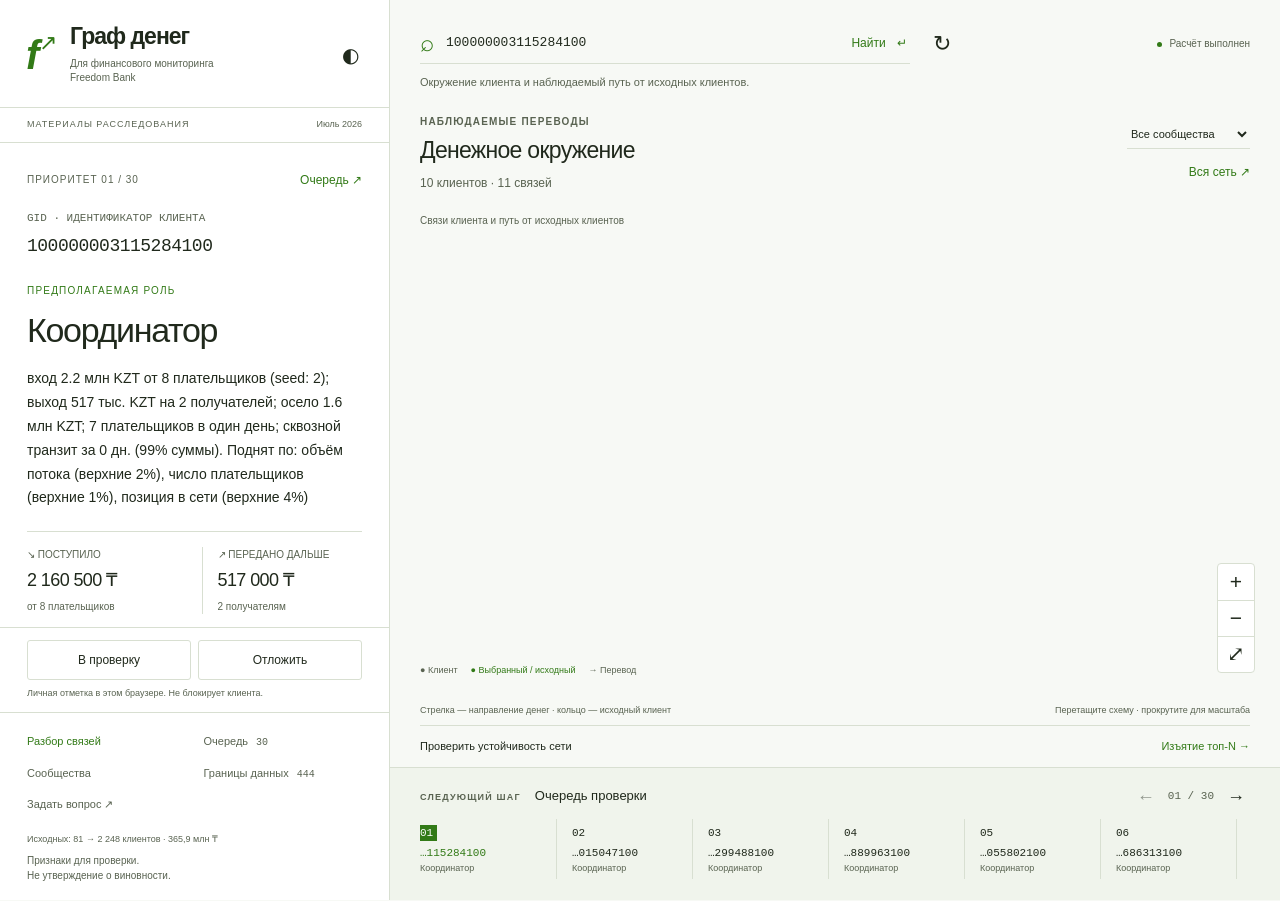
==== commit 1b411651: "сервер отдаёт параллельные варианты интерфейса по отдельным адресам, перезапуск через pid-файл" ====
--- a/web/index.html
+++ b/web/index.html
@@ -1,17 +1,30 @@
-<!doctype html><html lang="ru"><head><meta charset="utf-8"><meta name="viewport" content="width=device-width,initial-scale=1"><meta name="theme-color" content="#0b1118"><title>Граф денег · Аналитика расследований</title><link rel="stylesheet" href="style.css"></head><body>
-<svg class="svg-defs" xmlns="http://www.w3.org/2000/svg"><defs><symbol id="i-network" viewBox="0 0 24 24"><circle cx="12" cy="5" r="3"/><circle cx="5" cy="18" r="3"/><circle cx="19" cy="18" r="3"/><path d="m10 8-4 7m8-7 4 7M8 18h8"/></symbol><symbol id="i-list" viewBox="0 0 24 24"><path d="M9 5h12M9 12h12M9 19h12M3 5h1M3 12h1M3 19h1"/></symbol><symbol id="i-cluster" viewBox="0 0 24 24"><rect x="3" y="3" width="7" height="7" rx="2"/><rect x="14" y="3" width="7" height="7" rx="2"/><rect x="3" y="14" width="7" height="7" rx="2"/><rect x="14" y="14" width="7" height="7" rx="2"/></symbol><symbol id="i-eye" viewBox="0 0 24 24"><path d="M2 12s4-7 10-7 10 7 10 7-4 7-10 7-10-7-10-7Z"/><circle cx="12" cy="12" r="3"/></symbol><symbol id="i-search" viewBox="0 0 24 24"><circle cx="10" cy="10" r="6"/><path d="m15 15 6 6"/></symbol><symbol id="i-sun" viewBox="0 0 24 24"><circle cx="12" cy="12" r="4"/><path d="M12 2v2m0 16v2M2 12h2m16 0h2M5 5l1 1m12 12 1 1M5 19l1-1M18 6l1-1"/></symbol><symbol id="i-fit" viewBox="0 0 24 24"><path d="M3 9V3h6m6 0h6v6M3 15v6h6m6 0h6v-6"/></symbol><symbol id="i-arrow" viewBox="0 0 24 24"><path d="M4 12h16m-6-6 6 6-6 6"/></symbol></defs></svg>
-<div class="app-shell"><nav class="rail" aria-label="Разделы расследования"><div class="brand-mark"><svg><use href="#i-network"/></svg></div><button class="rail-item active" data-tab="network" aria-label="Схема сети" title="Схема сети"><svg><use href="#i-network"/></svg><span>Сеть</span></button><button class="rail-item" data-tab="top" aria-label="Приоритеты" title="Приоритеты"><svg><use href="#i-list"/></svg><span>Приоритет</span></button><button class="rail-item" data-tab="clusters" aria-label="Кластеры" title="Кластеры"><svg><use href="#i-cluster"/></svg><span>Кластеры</span></button><button class="rail-item" data-tab="terminal" aria-label="Ловушка 4-го колена" title="Ловушка 4-го колена"><svg><use href="#i-eye"/></svg><span>Граница</span></button><div class="rail-bottom"><button id="theme" class="icon-button" aria-label="Переключить светлую и тёмную тему" title="Тема"><svg><use href="#i-sun"/></svg></button><span class="rail-signature">ZHT</span></div></nav>
-<div class="app-main"><header class="topbar"><div class="brand"><strong>ГРАФ ДЕНЕГ<span class="brand-point">.</span></strong><span>АНАЛИТИКА РАССЛЕДОВАНИЙ</span></div><form id="search" class="global-search"><svg><use href="#i-search"/></svg><label class="sr" for="gid">Поиск по полному gid</label><input id="gid" placeholder="Найти клиента по gid…" inputmode="numeric" autocomplete="off"><button type="button" id="command-open" title="Командная строка">Ctrl K</button><button class="search-submit" aria-label="Найти клиента">↵</button></form><div class="live-state"><i></i><span>Локальный анализ</span></div><button id="reload" class="icon-button" title="Обновить данные" aria-label="Обновить данные">↻</button></header>
-<div id="stub" class="warning" hidden>Демо-данные, расчёт идёт. Роли и обоснования предварительные.</div>
-<div class="casebar"><div class="case-label"><span class="eyebrow">МАТЕРИАЛЫ РАССЛЕДОВАНИЯ</span><strong>Транзакционная сеть <span id="period-label">июль 2026</span></strong></div><section id="metrics" class="metrics"></section></div>
-<div id="message" role="status" aria-live="polite">Подготовка рабочего пространства…</div>
-<main><section class="workspace"><div id="network" class="view graph-view"><div class="graph-toolbar"><div class="graph-heading"><span class="eyebrow">КАРТА ДЕНЕЖНЫХ ПОТОКОВ</span><strong id="graph-title">Вся сеть</strong><span id="visible-count"></span></div><div class="graph-actions"><label class="select-wrap"><span class="sr">Фильтр кластера</span><select id="cluster"><option value="">Все кластеры</option></select></label><button id="reset" title="Сбросить фокус">Вся сеть</button><button id="motion" aria-pressed="true" title="Отключить все анимации">◉ Потоки</button></div></div><div class="canvas-stage"><canvas id="canvas" aria-label="Схема переводов. Поиск и таблицы позволяют выбрать клиента с клавиатуры."></canvas><canvas id="flow-canvas" aria-hidden="true"></canvas><div class="map-caption"><span class="map-dot"></span><span id="map-note">Цвет — роль · размер — приоритет</span></div><div class="zoom"><button id="zoom-in" aria-label="Приблизить">+</button><button id="zoom-out" aria-label="Отдалить">−</button><button id="fit" aria-label="Вписать сеть" title="Вписать сеть"><svg><use href="#i-fit"/></svg></button></div><div id="legend" class="legend"></div><div id="graph-loading" class="graph-loading"><div class="loader-ring"></div><strong>Восстанавливаем связи</strong><span>Загрузка графа транзакций</span></div></div>
-<div class="timeline"><button id="time-play" class="icon-button" disabled aria-label="Воспроизвести историю переводов">▶</button><div class="time-label"><span class="eyebrow">ХРОНОЛОГИЯ</span><strong id="time-date">Весь период</strong></div><div class="time-track"><div id="time-histogram"></div><input id="time-range" type="range" min="0" max="31" value="31" disabled aria-label="День наблюдения"></div><span id="time-caption">Даты переводов ещё не выгружены</span></div>
-<section class="simulation" aria-labelledby="simulation-title"><div class="sim-main"><div class="sim-heading"><span class="eyebrow">ПРОВЕРКА УСТОЙЧИВОСТИ</span><strong id="simulation-title">Изъятие узлов <span class="scenario-tag">СЦЕНАРИЙ</span></strong></div><div class="segmented" aria-label="Способ изъятия"><button class="active" data-mode="targeted">По приоритету</button><button data-mode="random">Случайные</button></div><div class="remove-control"><label for="remove-count">Топ</label><output id="remove-value">0</output><input id="remove-count" type="range" min="0" max="50" value="0" disabled aria-label="Количество изъятых узлов"><span>50</span><button id="simulation-reset" class="text-button">Сброс</button></div></div><div class="sim-results"><div><span>Фрагменты сети</span><strong id="sim-components">—</strong></div><div><span>Отрезано оборота</span><strong id="sim-cut">—</strong></div><div class="sim-comparison"><span id="comparison-label">Сравнение со случайным изъятием</span><strong id="comparison-value">Выберите число узлов</strong></div><details><summary aria-label="Методика симуляции">ⓘ</summary><div class="method-popover"><p id="simulation-result"></p><p>Компоненты считаются без направления, включая изолированные узлы. Оборот — сумма рёбер хотя бы с одним изъятым концом, без двойного счёта. Сценарий не меняет исходные данные и не является прогнозом предотвращённых потерь.</p><div id="removed-list"></div></div></details></div></section></div>
-<div id="top" class="view document-view" hidden><div class="section-title"><span class="eyebrow">ОЧЕРЕДЬ ПРОВЕРКИ</span><h1>Кого проверять первым<span class="heading-count" id="top-count"></span></h1><p>Ранжирование по структуре сети, обороту и связям с исходными клиентами.</p></div><div class="table-wrap"><table><thead><tr><th>Ранг</th><th>Клиент · gid</th><th>Роль</th><th>Приоритет</th><th>Обоснование</th></tr></thead><tbody id="top-body"></tbody></table></div></div>
-<div id="clusters" class="view document-view" hidden><div class="section-title"><span class="eyebrow">СТРУКТУРА ГРУППЫ</span><h1>Сообщества сети</h1><p>Отдельные группы клиентов, общие денежные потоки и гипотезы для проверки.</p></div><div id="cluster-list"></div></div>
-<div id="terminal" class="view document-view" hidden><div class="section-title"><span class="eyebrow">ГРАНИЦА НАБЛЮДЕНИЯ</span><h1>Где заканчиваются данные,<br>а не движение денег</h1><p>Ловушка четвёртого колена: отсутствие исходящих ещё не означает, что деньги осели.</p></div><div id="terminal-content"></div></div></section>
-<aside id="inspector"><button id="sheet-handle" class="sheet-handle" aria-label="Свернуть инспектор"></button><div class="inspector-top"><span class="eyebrow" id="inspector-label">ПРИОРИТЕТЫ РАССЛЕДОВАНИЯ</span><button id="inspector-close" class="icon-button" aria-label="Закрыть досье">×</button></div><div id="dossier"></div></aside></main>
-<footer><span><i class="status-dot"></i> <span id="footer-status">Подготовка данных</span></span><span>Обезличенные данные · Гипотезы для проверки</span><button id="inspector-open">Открыть инспектор ↑</button></footer></div></div>
-<dialog id="command-dialog"><form method="dialog" class="command-header"><svg><use href="#i-search"/></svg><label class="sr" for="command-input">Поиск узла или кластера</label><input id="command-input" placeholder="gid, кластер или раздел…" autocomplete="off"><button aria-label="Закрыть">Esc</button></form><div id="command-results"></div><div class="command-footer">↑ ↓ выбрать · Enter открыть · Esc закрыть</div></dialog>
-<script src="simulation.js"></script><script src="terminal.js"></script><script src="graph.js"></script><script src="app.js"></script></body></html>
+<!doctype html>
+<html lang="ru"><head><meta charset="utf-8"><meta name="viewport" content="width=device-width,initial-scale=1"><meta name="theme-color" content="#f7f9f5"><title>Граф денег · разбор связей</title><link rel="stylesheet" href="style.css"></head>
+<body>
+<div class="workbench">
+<aside class="case-notes">
+<header class="case-brand"><span class="brand-mark" aria-hidden="true">f<span>↗</span></span><div><strong>Граф денег</strong><span>Для финансового мониторинга Freedom Bank</span></div><button id="theme" class="icon-button" aria-label="Переключить светлую и тёмную тему" title="Сменить тему">◐</button></header>
+<div class="case-context"><span>МАТЕРИАЛЫ РАССЛЕДОВАНИЯ</span><span id="period-label">Июль 2026</span></div>
+<div class="aside-header"><span id="inspector-label">ГОТОВИМ ПЕРВОГО КЛИЕНТА</span><button id="inspector-close" class="text-button" hidden>Очередь ↗</button></div>
+<div id="dossier"><div class="loading-copy"><span class="loading-line"></span><h1>За переводами —<br>структура связей.</h1><p>Проверяем данные и готовим первого клиента из очереди.</p><p class="muted">Идентификаторы сохраняются точно, без округления.</p></div></div>
+<div id="review-actions" hidden></div>
+<div class="case-navigation"><button data-tab="network">Разбор связей</button><button data-tab="top">Очередь <span id="top-count">—</span></button><button data-tab="clusters">Сообщества</button><button data-tab="terminal">Границы данных <span id="boundary-count">—</span></button><button data-tab="ask">Задать вопрос ↗</button></div>
+<p class="legal-note"><span id="case-scope"></span>Признаки для проверки.<br>Не утверждение о виновности.</p>
+</aside>
+<main class="workspace">
+<header class="workspace-header"><form id="search"><label class="sr" for="gid">Полный gid клиента</label><span aria-hidden="true">⌕</span><input id="gid" placeholder="Перейти к клиенту по gid" inputmode="numeric" autocomplete="off" maxlength="40"><button>Найти <span>↵</span></button></form><button id="reload" class="icon-button" aria-label="Обновить данные" title="Обновить данные">↻</button><span id="data-label" class="data-label">Загрузка…</span></header>
+<div id="stub" class="warning" hidden>Предварительные данные. Расчёт ещё не завершён.</div><div id="message" role="status" aria-live="polite">Открываем материалы расследования…</div>
+<section id="network" class="view graph-view">
+<div class="graph-toolbar"><div><span class="eyebrow">НАБЛЮДАЕМЫЕ ПЕРЕВОДЫ</span><h2 id="graph-title">Готовим схему связей</h2><span id="visible-count" class="muted"></span></div><div class="graph-actions"><label class="sr" for="cluster">Сообщество</label><select id="cluster"><option value="">Все сообщества</option></select><button id="reset" class="text-button">Вся сеть ↗</button></div></div>
+<div class="canvas-stage"><canvas id="canvas" aria-label="Направленные связи клиентов. Для выбора используйте поиск, очередь или узлы схемы."></canvas><canvas id="flow-canvas" aria-hidden="true"></canvas><div class="map-guide"><span id="map-note">Плательщик → получатель</span></div><div class="zoom"><button id="zoom-in" aria-label="Приблизить">+</button><button id="zoom-out" aria-label="Отдалить">−</button><button id="fit" aria-label="Вписать граф">⤢</button></div><div id="legend"></div><div id="graph-loading"><span class="loading-line"></span><strong>Восстанавливаем денежные связи</strong><span>Загружаем сеть и проверяем целостность идентификаторов</span></div></div>
+<div class="graph-footnote"><span>Стрелка — направление денег · кольцо — исходный клиент</span><span>Перетащите схему · прокрутите для масштаба</span></div>
+<details class="simulation-drawer"><summary>Проверить устойчивость сети <span>Изъятие топ-N →</span></summary><section class="simulation"><div class="sim-control"><label for="remove-count">Изъять первые <output id="remove-value">0</output> узлов по приоритету</label><div class="slider-line"><span>0</span><input id="remove-count" type="range" min="0" max="50" value="0" disabled><span id="remove-max">50</span><button id="simulation-reset" class="text-button">Сброс</button></div></div><div class="sim-stat"><strong id="sim-components">—</strong><span>фрагментов</span></div><div class="sim-stat"><strong id="sim-cut">—</strong><span>оборота затронуто</span></div></section><p id="simulation-result"></p><details class="sim-help"><summary>Что означает расчёт</summary><p>Изъятие топ-N по priority_score во всей сети. Фрагменты — слабосвязные компоненты, включая изолированные узлы. Затронутый оборот — переводы хотя бы с одним изъятым концом, без двойного счёта. Это сценарий исследования, а не блокировка или прогноз предотвращённых потерь.</p><div id="removed-list"></div></details></details>
+</section>
+<div id="top" class="view document-view" hidden><div class="section-title"><span class="eyebrow">ОБОСНОВАННАЯ ОЧЕРЕДЬ</span><h2>Приоритеты проверки</h2><p>Каждое место в списке сопровождается объяснением. Выберите клиента, чтобы проверить его связи.</p></div><div class="table-wrap"><table><thead><tr><th>№</th><th>Клиент · gid</th><th>Роль</th><th>Приоритет</th><th>Основание для проверки</th></tr></thead><tbody id="top-body"></tbody></table></div></div>
+<div id="clusters" class="view document-view" hidden><div class="section-title"><span class="eyebrow">СТРУКТУРА СЕТИ</span><h2>Сообщества и их назначение</h2><p>Группы клиентов, связанные переводами. Гипотеза по каждой группе — отправная точка для проверки.</p></div><div id="cluster-list"></div></div>
+<div id="terminal" class="view document-view" hidden><div class="section-title"><span class="eyebrow">ЧТО МЫ ЗНАЕМ — И ЧЕГО НЕ ЗНАЕМ</span><h2 id="boundary-title">Продолжение переводов неизвестно.</h2><p>Почему нельзя одинаково трактовать всех клиентов без исходящих переводов.</p></div><div id="terminal-content"></div></div>
+
+<section id="ask" class="view document-view" hidden><div class="section-title"><span class="eyebrow">ВОПРОС К МАТЕРИАЛАМ</span><h2>Что нужно выяснить?</h2><p>Ответ опирается на эту сеть. Упомянутых клиентов можно сразу открыть и проверить.</p></div><form id="ask-form"><label for="ask-question">Вопрос о клиентах, ролях или денежных связях</label><textarea id="ask-question" maxlength="1000" rows="4" placeholder="Каких клиентов проверить в первую очередь и почему?"></textarea><button id="ask-submit" class="primary">Исследовать вопрос →</button></form><div id="ask-answer" role="status" aria-live="polite">Например: «Кто собирает деньги от нескольких исходных клиентов?»</div></section>
+<footer class="queue-dock"><div class="queue-heading"><div><span class="eyebrow">СЛЕДУЮЩИЙ ШАГ</span><strong>Очередь проверки</strong></div><button id="queue-prev" class="icon-button" aria-label="Предыдущий клиент">←</button><span id="queue-position">— / —</span><button id="queue-next" class="icon-button" aria-label="Следующий клиент">→</button></div><div id="queue-strip" aria-label="Клиенты в порядке приоритета"></div></footer>
+</main></div><div id="metrics" hidden></div><span id="footer-status" class="sr"></span>
+<script src="simulation.js"></script><script src="terminal.js"></script><script src="graph.js"></script><script src="terminal-view.js"></script><script src="app.js"></script><script src="ask.js"></script></body></html>
--- a/web/style.css
+++ b/web/style.css
@@ -1 +1,19 @@
-:root{color-scheme:dark;--bg:#0a1017;--panel:#111a24;--panel2:#15212c;--surface:#1b2936;--canvas:#0c141d;--text:#e4ebf2;--muted:#9aabba;--subtle:#7e93a6;--line:#273643;--accent:#56d6b6;--accent-ink:#07251e;--accent-soft:#173c35;--warning:#eaba72;--warn-bg:#352c1e;--shadow:0 16px 50px #0006;--coordinator:#ee8b78;--consolidator:#ecc077;--distributor:#5bdabb;--transit:#76a9d6;--terminal:#8196a9;--peripheral:#667b8d;--seed:#ccebe2;--edge:#6c8a9e;--grid:#233442}body.light{color-scheme:light;--bg:#e9eef2;--panel:#f9fbfd;--panel2:#f1f5f8;--surface:#e7edf2;--canvas:#f1f5f8;--text:#182c3b;--muted:#4e6576;--subtle:#586f80;--line:#cbd7df;--accent:#147663;--accent-ink:#fff;--accent-soft:#d8eee7;--warning:#855415;--warn-bg:#fff0d7;--shadow:0 16px 50px #17384b22;--coordinator:#b74a37;--consolidator:#986710;--distributor:#167d67;--transit:#326ea0;--terminal:#60798e;--peripheral:#748896;--seed:#234f46;--edge:#617f94;--grid:#d6e0e7}*{box-sizing:border-box}body{margin:0;background:var(--bg);color:var(--text);font:13px/1.5 -apple-system,BlinkMacSystemFont,"Segoe UI",sans-serif}button,input,select{font:inherit;color:inherit}button{cursor:pointer;border:1px solid var(--line);background:var(--panel2);border-radius:6px;padding:7px 11px;transition:background .15s,border-color .15s}button:hover{background:var(--surface);border-color:var(--subtle)}button:disabled{opacity:.45;cursor:default}button:focus-visible,input:focus-visible,select:focus-visible,summary:focus-visible{outline:2px solid var(--accent);outline-offset:3px}svg{width:20px;height:20px;fill:none;stroke:currentColor;stroke-width:1.6;stroke-linecap:round;stroke-linejoin:round;flex-shrink:0}.svg-defs{position:absolute;width:0;height:0}.app-shell{display:grid;grid-template-columns:76px minmax(0,1fr);height:100dvh;overflow:hidden}.rail{background:var(--panel);border-right:1px solid var(--line);display:flex;flex-direction:column;align-items:center;gap:9px;padding:20px 8px}.brand-mark{width:38px;height:38px;border:1px solid var(--accent);border-radius:11px;background:var(--accent-soft);color:var(--accent);display:grid;place-items:center;margin-bottom:25px}.brand-mark svg{width:25px;height:25px}.rail-item{display:flex;flex-direction:column;align-items:center;justify-content:center;gap:7px;width:60px;height:64px;border:0;background:none;color:var(--muted);position:relative;font-size:9px;letter-spacing:.01em}.rail-item svg{width:22px;height:22px}.rail-item.active{background:var(--accent-soft);color:var(--accent)}.rail-item.active:before{content:"";position:absolute;left:-8px;height:25px;width:3px;background:var(--accent);border-radius:0 3px 3px 0}.rail-bottom{margin-top:auto;display:flex;align-items:center;flex-direction:column;gap:18px}.rail-signature{font:10px ui-monospace,monospace;letter-spacing:2px;color:var(--subtle)}.app-main{display:flex;flex-direction:column;min-width:0;min-height:0}.topbar{height:70px;min-height:70px;display:flex;align-items:center;padding:0 24px;gap:20px;border-bottom:1px solid var(--line);background:var(--panel)}.brand{min-width:204px}.brand>strong{font-size:18px;letter-spacing:1px;font-weight:750;display:block;line-height:1.3}.brand>span{color:var(--subtle);font-size:8px;letter-spacing:1.7px}.brand-point{color:var(--accent);font-size:25px}.global-search{margin-left:auto;display:flex;align-items:center;gap:10px;max-width:430px;flex:1;background:var(--bg);border:1px solid var(--line);border-radius:7px;padding:0 10px;height:37px}.global-search>svg{color:var(--subtle);width:16px}.global-search input{background:transparent;border:0;outline:0;width:100%;min-width:0;font-size:12px}.global-search input::placeholder{color:var(--muted)}.global-search button{font:10px ui-monospace,monospace;padding:3px 5px;white-space:nowrap;color:var(--muted)}.global-search .search-submit{border:0;background:none;font-size:16px}.live-state{font-size:10px;color:var(--muted);display:flex;align-items:center;gap:7px;white-space:nowrap}.live-state i,.status-dot{display:inline-block;width:5px;height:5px;border-radius:50%;background:var(--accent)}.icon-button{width:32px;height:32px;padding:0;display:grid;place-items:center;background:transparent;font-size:20px;border-color:transparent}.casebar{display:flex;align-items:center;gap:20px;padding:14px 24px;border-bottom:1px solid var(--line);min-height:72px}.case-label{min-width:230px}.eyebrow{font-size:9px;letter-spacing:1.45px;font-weight:650;color:var(--subtle);display:block}.case-label>strong{display:block;font-size:13px;font-weight:600;margin-top:4px}.case-label strong span{color:var(--muted);font-size:11px;font-weight:400;margin-left:8px}.metrics{display:flex;flex:1;justify-content:flex-end;gap:0}.metric{padding:0 24px;border-left:1px solid var(--line);min-width:100px}.metric strong{font:600 18px/1.2 ui-monospace,SFMono-Regular,Consolas,monospace;display:block;letter-spacing:-.6px}.metric span{color:var(--muted);font-size:10px;display:block;margin-top:4px}.metric.accent strong{color:var(--accent)}#message{font-size:10px;color:var(--muted);min-height:24px;padding:4px 24px;background:var(--bg);white-space:nowrap;overflow:hidden;text-overflow:ellipsis}#message.error,.warning{color:var(--warning);background:var(--warn-bg);padding:8px 24px;white-space:normal}.warning{font-size:12px}main{display:grid;grid-template-columns:minmax(0,1fr) 330px;flex:1;min-height:0;border-top:1px solid var(--line)}.workspace{min-width:0;min-height:0;background:var(--canvas)}.view{height:100%;min-height:0}.graph-view{display:flex;flex-direction:column}.graph-toolbar{display:flex;justify-content:space-between;align-items:center;padding:14px 20px;gap:12px;position:relative;z-index:2}.graph-heading strong{font-size:16px;font-weight:600;margin-right:10px;display:inline-block}.graph-heading .eyebrow{margin-bottom:3px}.graph-heading>span:last-child{color:var(--muted);font-size:10px}.graph-actions{display:flex;gap:6px;align-items:center}.graph-actions button{font-size:10px;padding:6px 9px;white-space:nowrap}.select-wrap{position:relative;display:block}.select-wrap:after{content:"⌄";position:absolute;right:10px;top:4px;pointer-events:none;color:var(--muted)}select{appearance:none;-webkit-appearance:none;background:var(--panel2);border:1px solid var(--line);border-radius:6px;padding:6px 26px 6px 10px;font-size:10px;max-width:150px;cursor:pointer}#motion[aria-pressed=true]{color:var(--accent);background:var(--accent-soft);border-color:var(--accent-soft)}.canvas-stage{position:relative;min-height:170px;flex:1;overflow:hidden;background-image:radial-gradient(var(--grid) .65px,transparent .65px);background-size:22px 22px}canvas{position:absolute;inset:0;width:100%;height:100%;touch-action:none}#flow-canvas{pointer-events:none}.map-caption{position:absolute;top:10px;left:20px;color:var(--subtle);font-size:9px;display:flex;align-items:center;gap:6px;pointer-events:none}.map-dot{width:5px;height:5px;background:var(--accent);border-radius:50%}.zoom{position:absolute;right:16px;bottom:18px;display:flex;flex-direction:column;border:1px solid var(--line);border-radius:7px;overflow:hidden;box-shadow:var(--shadow)}.zoom button{border:0;border-radius:0;background:var(--panel);width:32px;height:31px;font-size:19px;padding:0;display:grid;place-items:center}.zoom button+button{border-top:1px solid var(--line)}.zoom svg{width:15px;height:15px}.legend{position:absolute;bottom:15px;left:20px;display:flex;flex-wrap:wrap;gap:6px 15px;max-width:calc(100% - 85px);font-size:9px;color:var(--muted);pointer-events:none;background:var(--canvas);padding:7px 0}.dot{display:inline-block;width:6px;height:6px;border-radius:50%;margin-right:6px;vertical-align:1px}.legend .seed-dot{border:1px solid var(--seed);background:transparent;width:8px;height:8px}.graph-loading{position:absolute;inset:0;background:var(--canvas);display:flex;align-items:center;justify-content:center;flex-direction:column;gap:12px;z-index:4}.graph-loading span{color:var(--muted);font-size:11px}.loader-ring{width:30px;height:30px;border:2px solid var(--line);border-top-color:var(--accent);border-radius:50%;animation:rotate 1s linear infinite}@keyframes rotate{to{transform:rotate(360deg)}}.timeline{display:flex;align-items:center;gap:12px;padding:10px 20px;border-top:1px solid var(--line);min-height:58px;background:var(--panel)}.time-label{min-width:91px}.time-label strong{font:500 11px ui-monospace,monospace}.time-track{position:relative;flex:1;height:30px;min-width:50px}#time-histogram{position:absolute;inset:0 0 7px;display:flex;align-items:flex-end;gap:3px;opacity:.5}#time-histogram i{flex:1;background:var(--accent);min-height:2px;border-radius:2px 2px 0 0}#time-range{position:absolute;bottom:0;left:0;width:100%;margin:0}#time-caption{font-size:9px;color:var(--muted);max-width:155px}.simulation{padding:13px 20px 12px;border-top:1px solid var(--line);background:var(--panel2)}.sim-main{display:flex;gap:14px;align-items:center}.sim-heading{min-width:135px}.sim-heading strong{font-size:12px;font-weight:600}.scenario-tag{font-size:7px;border:1px solid var(--line);border-radius:3px;padding:2px 4px;color:var(--subtle);margin-left:4px}.segmented{display:flex;background:var(--bg);border:1px solid var(--line);padding:3px;border-radius:6px}.segmented button{font-size:9px;background:none;border:0;padding:5px 8px;white-space:nowrap;color:var(--muted)}.segmented button.active{background:var(--surface);color:var(--accent)}.remove-control{display:flex;align-items:center;gap:8px;flex:1;min-width:115px;font-size:10px;color:var(--muted)}.remove-control output{font:600 18px ui-monospace,monospace;color:var(--text);min-width:23px}.remove-control input{flex:1;min-width:30px;width:100%}input[type=range]{appearance:none;-webkit-appearance:none;height:3px;background:var(--line);border:0;border-radius:3px;cursor:pointer;accent-color:var(--accent)}input[type=range]::-webkit-slider-thumb{appearance:none;width:11px;height:11px;border-radius:50%;background:var(--accent);border:2px solid var(--panel);box-shadow:0 0 0 1px var(--accent)}input[type=range]::-moz-range-thumb{width:9px;height:9px;border-radius:50%;background:var(--accent);border:2px solid var(--panel)}.text-button{padding:3px;border:0;background:none;color:var(--muted);font-size:10px}.sim-results{display:flex;gap:30px;align-items:center;margin-top:10px;border-top:1px solid var(--line);padding-top:10px}.sim-results>div>span{display:block;font-size:9px;color:var(--muted)}.sim-results strong{font:600 19px ui-monospace,monospace;letter-spacing:-.6px;display:block;margin-top:2px}.sim-results .sim-comparison{margin-left:auto}.sim-comparison strong{font-size:12px;letter-spacing:0;color:var(--accent)}.sim-results details{position:relative;font-size:15px;color:var(--subtle)}.sim-results summary{list-style:none;cursor:pointer}.method-popover{position:absolute;bottom:26px;right:0;width:310px;max-height:300px;overflow:auto;padding:16px;border:1px solid var(--line);background:var(--panel);box-shadow:var(--shadow);z-index:8;font-size:11px;border-radius:8px}.method-popover button{font-size:10px;margin:2px;padding:3px}.method-popover p{margin:0 0 8px}#inspector{background:var(--panel);border-left:1px solid var(--line);min-height:0;display:flex;flex-direction:column;overflow:hidden}.inspector-top{height:49px;min-height:49px;display:flex;align-items:center;justify-content:space-between;padding:0 19px;border-bottom:1px solid var(--line)}.inspector-top .eyebrow{font-size:8px}#dossier{overflow:auto;padding:20px;flex:1}#dossier h2{font-size:18px;line-height:1.4;margin:0 0 9px;overflow-wrap:anywhere;font-weight:600}.inspector-lead{color:var(--muted);font-size:11px;margin:0 0 18px}.priority-card{display:block;width:100%;text-align:left;background:none;border:0;border-bottom:1px solid var(--line);border-radius:0;padding:15px 0}.priority-card:first-of-type{padding-top:0}.priority-top{display:flex;justify-content:space-between;align-items:center;gap:6px}.priority-rank{color:var(--subtle);font:10px ui-monospace,monospace}.priority-score{color:var(--accent);font:600 12px ui-monospace,monospace}.priority-gid{display:block;font:11px ui-monospace,monospace;margin:7px 0;overflow-wrap:anywhere}.priority-card p{font-size:10px;color:var(--muted);margin:6px 0 0;line-height:1.7}.role-label{font-size:10px;color:var(--text)}.summary-note{border:1px solid var(--line);border-radius:7px;background:var(--panel2);padding:12px;margin-top:20px;font-size:10px;color:var(--muted)}.summary-note strong{display:block;color:var(--text);font-size:11px;margin-bottom:4px}.node-kicker{font-size:9px;color:var(--subtle);letter-spacing:1px;margin-bottom:5px}.node-id{font-family:ui-monospace,monospace;font-size:15px!important}.badge{display:inline-flex;align-items:center;background:var(--surface);padding:4px 8px;border-radius:4px;font-size:10px}.node-score{display:flex;align-items:center;justify-content:space-between;padding:16px 0;border-bottom:1px solid var(--line);font-size:11px;color:var(--muted)}.node-score strong{font:600 22px ui-monospace,monospace;color:var(--accent)}.evidence{border-left:2px solid var(--accent);padding-left:12px;font-size:11px;margin:17px 0;color:var(--text);line-height:1.8}.facts{display:grid;grid-template-columns:1fr 1fr;gap:17px 10px;margin-top:20px}.facts span{display:block;color:var(--muted);font-size:9px}.facts strong{display:block;font-size:12px;font-weight:500;margin-top:3px;overflow-wrap:anywhere}.note{background:var(--warn-bg);color:var(--warning);padding:12px;border-radius:6px;font-size:11px;line-height:1.75}.inspector-actions{display:flex;gap:6px;margin:16px 0}.inspector-actions button{flex:1;font-size:10px}.neighbor{display:block;width:100%;text-align:left;padding:10px 0;border:0;border-bottom:1px solid var(--line);border-radius:0;background:none;font:10px ui-monospace,monospace}.neighbor span{display:block;font:10px/1.6 -apple-system,sans-serif;color:var(--muted);margin-top:4px}h3{font-size:12px;font-weight:600;margin:22px 0 10px}.document-view{overflow:auto;background:var(--panel);padding-bottom:25px}.section-title{padding:28px 28px 24px;border-bottom:1px solid var(--line);margin-bottom:20px}.section-title h1{font-size:25px;font-weight:550;letter-spacing:-.7px;line-height:1.3;margin:10px 0}.section-title p{font-size:12px;color:var(--muted);max-width:650px}.heading-count{display:inline-block;margin-left:10px;font:12px ui-monospace,monospace;padding:3px 7px;border:1px solid var(--line);border-radius:4px;color:var(--muted);vertical-align:middle}.table-wrap{overflow:auto}table{border-collapse:collapse;width:100%;font-size:11px}th{text-align:left;font-weight:500;letter-spacing:.4px;color:var(--subtle);font-size:9px;text-transform:uppercase;background:var(--panel2);position:sticky;top:0;z-index:1}td,th{padding:14px 18px;border-bottom:1px solid var(--line)}td{vertical-align:top}td button{background:none;border:0;padding:0;font:11px ui-monospace,monospace;color:var(--accent);white-space:nowrap}tbody tr[data-gid]{cursor:pointer}tbody tr:hover{background:var(--panel2)}td:last-child{color:var(--muted);line-height:1.7}#cluster-list{padding:0 25px;display:grid;grid-template-columns:repeat(auto-fill,minmax(230px,1fr));gap:12px}.cluster-card{text-align:left;padding:18px;background:var(--panel2);border:1px solid var(--line)}.cluster-card>strong{font-size:15px;display:flex;justify-content:space-between}.cluster-card>span{display:block;font-size:10px;color:var(--muted);margin-top:8px}.cluster-card p{font-size:11px;color:var(--muted);line-height:1.7}#terminal-content{padding:0 28px}.terminal-overview{display:grid;grid-template-columns:1fr 1fr;gap:28px}.status-bar{margin-bottom:20px}.status-bar>div:first-child{display:flex;justify-content:space-between;gap:12px;font-size:11px}.status-bar p,.comparison-card p,.terminal-caption,.terminal-method{font-size:11px;color:var(--muted);line-height:1.7}.status-bar p{margin:5px 0}.bar-track{height:7px;background:var(--surface);border-radius:3px;overflow:hidden;margin-top:8px}.bar-track>div{height:100%;min-width:0}.comparison-card{border:1px solid var(--line);border-left:3px solid var(--accent);border-radius:7px;padding:16px;margin-bottom:12px;background:var(--panel2)}.comparison-card.naive{border-left-color:var(--warning)}.comparison-card>strong{display:block;font:500 33px ui-monospace,monospace;margin:6px 0}.comparison-card>span{font-size:10px;color:var(--muted)}.comparison-card p{margin:5px 0}.terminal-method{margin:18px 0}.terminal-method summary{cursor:pointer;font-weight:600;color:var(--text)}footer{height:27px;min-height:27px;display:flex;align-items:center;justify-content:space-between;padding:0 20px;border-top:1px solid var(--line);font:9px ui-monospace,monospace;color:var(--subtle);gap:12px}footer .status-dot{margin-right:5px}.sheet-handle,#inspector-open{display:none}.sr{position:absolute;width:1px;height:1px;overflow:hidden;clip:rect(0,0,0,0)}[hidden]{display:none!important}dialog{width:min(560px,calc(100% - 28px));border:1px solid var(--line);border-radius:12px;padding:0;background:var(--panel);color:var(--text);box-shadow:var(--shadow);margin-top:15vh}dialog::backdrop{background:#02070bbd;backdrop-filter:blur(4px)}.command-header{display:flex;gap:12px;align-items:center;padding:16px;border-bottom:1px solid var(--line)}.command-header input{background:none;border:0;outline:none;flex:1;min-width:0}.command-header button{font-size:10px;color:var(--muted)}#command-results{max-height:340px;overflow:auto;padding:8px}#command-results button{display:flex;justify-content:space-between;gap:10px;width:100%;text-align:left;border:0;background:none;padding:12px;color:var(--text);font-size:12px}#command-results button.active{background:var(--accent-soft);color:var(--accent)}#command-results button span{font-size:10px;color:var(--muted)}.command-footer{font-size:10px;color:var(--subtle);padding:10px 16px;border-top:1px solid var(--line)}body.no-motion *,body.no-motion *:before,body.no-motion *:after{animation:none!important;transition:none!important;scroll-behavior:auto!important}@media(prefers-reduced-motion:reduce){*,*:before,*:after{animation:none!important;transition:none!important;scroll-behavior:auto!important}}@media(max-width:1200px){.metric{padding:0 15px;min-width:80px}.case-label{min-width:190px}.case-label strong span{display:none}.live-state{display:none}main{grid-template-columns:minmax(0,1fr) 295px}.graph-toolbar{align-items:flex-start;flex-direction:column;gap:8px}.graph-actions{position:relative}.sim-main{flex-wrap:wrap;gap:8px}.remove-control{flex-basis:100%}.sim-heading{flex:1}.sim-results{gap:15px}.sim-comparison strong{font-size:10px}.terminal-overview{grid-template-columns:1fr}.terminal-comparison{display:grid;grid-template-columns:1fr 1fr;gap:10px}}@media(max-width:800px){.app-shell{grid-template-columns:56px minmax(0,1fr)}.rail{padding:14px 4px}.brand-mark{width:33px;height:33px;margin-bottom:18px}.rail-item{width:47px;height:58px;font-size:8px}.rail-item.active:before{left:-4px}.topbar{padding:0 14px;gap:10px;height:58px;min-height:58px}.brand{min-width:155px}.brand>strong{font-size:14px}.brand>span{font-size:6px}.casebar{padding:10px 14px;min-height:65px}.case-label{display:none}.metrics{justify-content:space-between}.metric{padding:0 14px;min-width:0}.metric:first-child{border:0;padding-left:0}.metric:last-child{padding-right:0}.metric strong{font-size:16px}.metric span{font-size:9px}main{grid-template-columns:1fr}#inspector{position:fixed;right:0;bottom:0;left:56px;height:76dvh;border:1px solid var(--line);border-radius:16px 16px 0 0;box-shadow:var(--shadow);z-index:20;transform:translateY(105%);transition:transform .25s ease}.sheet-open #inspector{transform:translateY(0)}.sheet-handle{display:block;width:45px;height:5px;min-height:5px;background:var(--subtle);padding:0;border:0;margin:9px auto 2px;border-radius:5px}#dossier{padding:20px}.inspector-top{height:39px;min-height:39px}.graph-toolbar{flex-direction:row;align-items:center;padding:12px 14px}.graph-heading .eyebrow{font-size:8px}.graph-heading strong{font-size:14px}.graph-heading>span:last-child{display:none}.graph-actions{gap:4px}.graph-actions button{font-size:9px}footer{padding:0 12px;font-size:8px}footer>span:nth-child(2){display:none}#inspector-open{display:block;border:0;background:none;color:var(--accent);font-size:9px;padding:0}.simulation{padding:10px 14px}.sim-main{flex-wrap:nowrap}.remove-control{flex-basis:auto}.sim-heading{flex:0}.sim-results{margin-top:8px;padding-top:8px}.timeline{padding:9px 14px}.document-view{padding-bottom:20px}.section-title{padding:20px}.section-title h1{font-size:23px}.terminal-overview{grid-template-columns:1fr 1fr}.terminal-comparison{display:block}}@media(max-width:560px){.app-shell{grid-template-columns:47px minmax(0,1fr)}.rail{padding:12px 3px}.brand-mark{width:29px;height:29px;border-radius:8px}.brand-mark svg{width:21px}.rail-item{width:39px;height:55px;font-size:7px}.rail-item svg{width:19px}.rail-signature{font-size:8px}.topbar{height:54px;min-height:54px;padding:0 10px;gap:6px}.brand{min-width:114px}.brand>strong{font-size:11px;letter-spacing:.8px}.brand>span{font-size:5px;letter-spacing:.9px}.brand-point{font-size:17px}.global-search{height:31px;padding:0 6px;gap:3px}.global-search input{font-size:10px}.global-search>svg{width:12px}#command-open{display:none}.global-search .search-submit{font-size:12px}.topbar>.icon-button{width:24px;font-size:18px}.casebar{padding:10px;min-height:59px}.metrics{gap:3px}.metric{padding:0 9px}.metric strong{font-size:13px}.metric span{font-size:8px}.metric:last-child{display:none}#message{padding:4px 10px;font-size:9px;min-height:23px}.graph-toolbar{padding:10px;flex-direction:column;align-items:stretch;gap:8px}.graph-heading{display:flex;align-items:center;justify-content:space-between}.graph-heading .eyebrow{font-size:7px;letter-spacing:1px}.graph-heading strong{font-size:12px;margin-right:0}.graph-actions{justify-content:space-between}.graph-actions select{max-width:135px;font-size:9px}.graph-actions button{font-size:9px}.canvas-stage{min-height:130px}.map-caption{left:10px;font-size:8px;top:4px}.legend{left:10px;bottom:8px;gap:4px 9px;font-size:7px;max-width:calc(100% - 48px)}.legend .dot{width:5px;height:5px;margin-right:4px}.zoom{right:8px;bottom:10px}.zoom button{width:26px;height:27px;font-size:17px}.timeline{padding:8px 10px;gap:7px;min-height:45px}.time-label{min-width:65px}.time-label .eyebrow{font-size:7px;letter-spacing:1px}.time-label strong{font-size:9px}#time-caption{display:none}.timeline .icon-button{width:23px;height:23px;font-size:13px}.simulation{padding:9px 10px}.sim-main{flex-wrap:wrap;gap:6px}.sim-heading{flex:1;min-width:110px}.sim-heading strong{font-size:11px}.sim-heading .eyebrow{font-size:7px;letter-spacing:1px}.scenario-tag{display:none}.segmented button{font-size:8px;padding:4px 6px}.remove-control{flex-basis:100%}.remove-control output{font-size:15px}.sim-results{gap:10px}.sim-results>div>span{font-size:8px}.sim-results strong{font-size:16px}.sim-results .sim-comparison{max-width:125px}.sim-comparison strong{font-size:9px;line-height:1.5}.sim-comparison span{font-size:7px!important}.method-popover{width:260px}.sim-results details{font-size:12px}#inspector{left:47px}.terminal-overview{grid-template-columns:1fr;gap:8px}#terminal-content{padding:0 17px}.terminal-comparison{display:grid;grid-template-columns:1fr 1fr;gap:8px}.comparison-card{padding:10px}.comparison-card>strong{font-size:26px}.comparison-card p{font-size:9px}.comparison-card>span{font-size:9px}.section-title{padding:20px 17px}.section-title h1{font-size:22px}td,th{padding:12px}td:last-child{min-width:150px}footer{font-size:7px;gap:5px;height:24px;min-height:24px}#footer-status{max-width:125px;display:inline-block;white-space:nowrap;overflow:hidden;text-overflow:ellipsis;vertical-align:middle}}
+:root{color-scheme:light;--bg:#f7f9f5;--panel:#fff;--panel2:#f0f4ec;--surface:#e6ebdf;--canvas:#f7f9f5;--text:#20291c;--muted:#596351;--subtle:#6a7464;--line:#d8dfd1;--accent:#327a17;--accent-soft:#eaf3df;--lime:#9cce49;--warning:#805512;--warn-bg:#fff3d9;--edge:#7a8b70;--seed:#327a17;--coordinator:#327a17;--consolidator:#527842;--distributor:#58744a;--transit:#60786a;--terminal:#7a8062;--peripheral:#8b9484;--shadow:0 12px 35px #24341c15}
+body.dark{color-scheme:dark;--bg:#151b13;--panel:#1b2318;--panel2:#242e1f;--surface:#34432b;--canvas:#151b13;--text:#eef3e7;--muted:#b5c1ab;--subtle:#a0af95;--line:#3c4934;--accent:#a7d969;--accent-soft:#2b3d20;--lime:#9cce49;--warning:#efc676;--warn-bg:#352c1a;--edge:#859879;--seed:#b5e27a;--coordinator:#b0db78;--consolidator:#a6c889;--distributor:#9dc47e;--transit:#a2c0aa;--terminal:#b8bd93;--peripheral:#899780;--shadow:0 12px 35px #0003}
+*{box-sizing:border-box}body{margin:0;background:var(--bg);color:var(--text);font:14px/1.5 Arial,Helvetica,sans-serif}button,input,select,textarea{font:inherit;color:inherit}button{cursor:pointer;background:var(--panel);border:1px solid var(--line);border-radius:3px;padding:9px 13px}button:hover{border-color:var(--accent);background:var(--accent-soft)}button:disabled{opacity:.45;cursor:default}button:focus-visible,input:focus-visible,select:focus-visible,textarea:focus-visible,summary:focus-visible,a:focus-visible{outline:2px solid var(--accent);outline-offset:3px}.text-button{background:transparent;border:0;padding:5px 0;color:var(--accent);font-size:12px}.icon-button{background:transparent;border:0;width:38px;height:38px;padding:0;font-size:22px;flex-shrink:0}.primary{background:var(--accent);color:var(--panel);border-color:var(--accent);font-weight:600}.primary:hover{background:var(--text);color:var(--panel)}.muted{color:var(--muted);font-size:12px}.eyebrow{display:block;color:var(--muted);font:10px/1.5 Arial,sans-serif;letter-spacing:1.2px;font-weight:600}.workbench{display:grid;grid-template-columns:390px minmax(0,1fr);height:100dvh;min-height:640px}.case-notes{background:var(--panel);border-right:1px solid var(--line);display:flex;flex-direction:column;min-height:0;position:relative;z-index:2}.case-brand{display:flex;align-items:center;gap:11px;padding:25px 26px 22px}.case-brand strong{font-size:23px;letter-spacing:-1px;line-height:1}.case-brand>div{flex:1}.case-brand>div>span{display:block;max-width:185px;color:var(--muted);font-size:10px;line-height:1.4;margin-top:7px}.brand-mark{display:block;font:bold italic 40px/1 Arial;color:var(--accent);position:relative;width:33px}.brand-mark>span{font:22px Arial;position:absolute;left:13px;top:-5px}.case-brand .icon-button{width:25px;font-size:20px}.case-context{padding:10px 27px;display:flex;justify-content:space-between;gap:12px;border-top:1px solid var(--line);border-bottom:1px solid var(--line);font-size:9px;color:var(--muted)}.case-context>span:first-child{letter-spacing:1px}.aside-header{display:flex;justify-content:space-between;align-items:center;gap:12px;padding:23px 27px 0;font-size:10px;letter-spacing:1px;color:var(--muted)}#dossier{flex:1;min-height:0;overflow:auto;padding:16px 27px 25px;scrollbar-width:thin}.node-kicker{font:11px/1.5 ui-monospace,monospace;color:var(--muted);margin-bottom:7px}.node-id{font:500 18px/1.5 ui-monospace,monospace;letter-spacing:-.5px;overflow-wrap:anywhere;margin:0 0 19px}.role-heading{font-size:34px;font-weight:500;line-height:1.07;letter-spacing:-1.3px;margin:12px 0 19px;max-width:320px}.hypothesis-label{color:var(--accent);font-size:10px;letter-spacing:1.2px;text-transform:uppercase}.case-reason{font-size:14px;line-height:1.7;margin:0 0 21px}.evidence{font-size:13px;line-height:1.75;margin:16px 0;color:var(--muted)}.funds-flow{border-top:1px solid var(--line);border-bottom:1px solid var(--line);padding:15px 0;display:grid;grid-template-columns:1fr 1fr;gap:14px}.funds-flow div+div{border-left:1px solid var(--line);padding-left:15px}.funds-flow span{display:block;font-size:10px;color:var(--muted);margin-bottom:5px}.funds-flow strong{font-size:18px;letter-spacing:-.6px;font-weight:500}.funds-flow small{display:block;font-size:10px;color:var(--muted);margin-top:5px}.case-decision{display:flex;gap:7px;margin:20px 0 8px}.case-decision button{flex:1;font-size:12px;padding:10px 5px}.decision-note{font-size:10px;color:var(--muted);margin:0 0 16px}.decision-note.saved{color:var(--accent)}details{font-size:12px}summary{cursor:pointer;list-style:none}summary::-webkit-details-marker{display:none}.case-detail{border-top:1px solid var(--line);padding:14px 0}.case-detail>summary{display:flex;justify-content:space-between;font-size:12px;font-weight:600}.case-detail>summary:after{content:'+';color:var(--accent)}.case-detail[open]>summary:after{content:'−'}.facts{display:grid;grid-template-columns:1fr 1fr;gap:17px 12px;margin-top:20px}.facts span{display:block;color:var(--muted);font-size:10px}.facts strong{font-size:12px;display:block;margin-top:3px;overflow-wrap:anywhere;font-weight:500}.note{background:var(--warn-bg);color:var(--warning);border-left:2px solid var(--warning);padding:12px;font-size:12px;line-height:1.6}.inspector-actions{display:flex;gap:12px;margin:14px 0}.inspector-actions button{font-size:11px;background:transparent;border:0;padding:0;color:var(--accent)}.neighbor{display:block;width:100%;border:0;border-bottom:1px solid var(--line);border-radius:0;padding:13px 0;background:transparent;text-align:left;font:11px/1.5 ui-monospace,monospace;overflow-wrap:anywhere}.neighbor span{display:block;color:var(--muted);font:11px/1.5 Arial;margin-top:4px}.case-navigation{display:grid;grid-template-columns:1fr 1fr;border-top:1px solid var(--line);padding:13px 27px 4px;gap:1px 18px}.case-navigation button{padding:7px 0;text-align:left;border:0;background:none;font-size:11px;color:var(--muted);white-space:nowrap}.case-navigation button:hover,.case-navigation button.active{color:var(--accent)}.case-navigation button span{font:10px ui-monospace,monospace;margin-left:5px}.legal-note{font-size:10px;line-height:1.5;color:var(--muted);padding:0 27px;margin:9px 0 17px}.workspace{display:flex;flex-direction:column;min-width:0;min-height:0;position:relative}.workspace-header{display:flex;align-items:center;gap:13px;padding:22px 30px 10px}.data-label{font-size:10px;color:var(--muted);margin-left:auto;white-space:nowrap}.data-label:before{content:'';display:inline-block;width:5px;height:5px;background:var(--accent);border-radius:50%;margin-right:7px}#search{display:flex;align-items:center;gap:12px;flex:1;max-width:490px;border-bottom:1px solid var(--line);height:42px}#search>span{font-size:24px;color:var(--accent)}#search input{min-width:0;width:100%;border:0;background:transparent;padding:9px 0;font:13px ui-monospace,monospace;outline-offset:0}#search input::placeholder{font:13px Arial;color:var(--muted)}#search button{border:0;background:transparent;color:var(--accent);font-size:12px;white-space:nowrap;padding:8px 3px}#search button span{padding-left:8px}#message{font-size:11px;color:var(--muted);padding:0 30px;min-height:24px;line-height:1.5}#message.error,.warning{background:var(--warn-bg);color:var(--warning);padding:9px 30px}.view{flex:1;min-height:0}.graph-view{display:flex;flex-direction:column}.graph-toolbar{display:flex;align-items:center;justify-content:space-between;padding:16px 30px 4px;gap:20px}.graph-toolbar h2{font-size:23px;letter-spacing:-.7px;margin:4px 0;font-weight:500}.graph-actions{display:flex;flex-direction:column;align-items:flex-end;gap:9px}select{border:0;border-bottom:1px solid var(--line);border-radius:0;padding:7px 19px 7px 0;background:transparent;font-size:11px;max-width:180px}.canvas-stage{position:relative;overflow:hidden;flex:1;min-height:230px;background:var(--canvas)}canvas{position:absolute;inset:0;width:100%;height:100%;touch-action:none}#flow-canvas{pointer-events:none}.map-guide{position:absolute;top:13px;left:30px;pointer-events:none;color:var(--muted);font-size:10px;max-width:65%;background:var(--canvas);padding:3px 0}.zoom{position:absolute;right:25px;bottom:23px;display:flex;flex-direction:column;background:var(--panel);border:1px solid var(--line);border-radius:4px;overflow:hidden}.zoom button{width:36px;height:36px;border:0;border-radius:0;background:transparent;padding:0;font-size:21px}.zoom button+button{border-top:1px solid var(--line)}#legend{position:absolute;bottom:18px;left:30px;max-width:calc(100% - 110px);display:flex;flex-wrap:wrap;gap:5px 13px;font-size:9px;color:var(--muted);pointer-events:none;background:var(--canvas)}.dot{display:inline-block;width:6px;height:6px;border-radius:50%;margin-right:5px;vertical-align:1px}.graph-footnote{display:flex;justify-content:space-between;padding:8px 30px;gap:10px;font-size:9px;color:var(--muted)}#graph-loading{position:absolute;inset:0;display:flex;flex-direction:column;align-items:center;justify-content:center;gap:12px;background:var(--canvas);padding:30px;text-align:center}#graph-loading strong{font-size:18px;font-weight:500}#graph-loading>span:last-child{font-size:12px;color:var(--muted)}.loading-line{display:block;width:55px;height:3px;background:var(--accent);animation:pulse 1.4s ease-in-out infinite}@keyframes pulse{50%{opacity:.25;transform:scaleX(.55)}}.loading-copy{padding:30px 0}.loading-copy h1{font-size:29px;font-weight:500;line-height:1.25;letter-spacing:-1px}.loading-copy p{font-size:13px;color:var(--muted)}.simulation-drawer{border-top:1px solid var(--line);margin:0 30px}.simulation-drawer>summary{padding:12px 0;display:flex;justify-content:space-between;gap:10px;font-size:11px}.simulation-drawer>summary span{color:var(--accent)}.simulation{display:flex;gap:22px;align-items:center;padding:8px 0 12px}.sim-control{flex:1;min-width:120px}.sim-control label{font-size:12px}.slider-line{display:flex;gap:8px;align-items:center;margin-top:8px;font-size:10px;color:var(--muted)}.slider-line input{min-width:30px;flex:1;width:100%;accent-color:var(--accent);height:20px}.slider-line button{font-size:10px}.sim-stat strong{font-size:23px;font-weight:500;display:block;color:var(--accent)}.sim-stat span{font-size:10px;color:var(--muted);white-space:nowrap}#simulation-result,.sim-help{font-size:11px;color:var(--muted);margin:0 0 10px}.sim-help p{max-width:650px}.sim-help button{font:10px ui-monospace,monospace;padding:5px;margin:3px}.queue-dock{border-top:1px solid var(--line);background:var(--panel2);padding:16px 30px 18px}.queue-heading{display:flex;align-items:center;gap:8px;margin-bottom:11px}.queue-heading>div{margin-right:auto;display:flex;align-items:baseline;gap:14px}.queue-heading strong{font-size:13px;font-weight:500}.queue-heading .eyebrow{font-size:9px}.queue-heading .icon-button{width:28px;height:24px;font-size:18px}#queue-position{font:11px ui-monospace,monospace;color:var(--muted)}#queue-strip{display:flex;overflow-x:auto;gap:0;scrollbar-width:thin;padding-bottom:3px}.queue-item{flex:0 0 136px;text-align:left;background:none;border:0;border-left:1px solid var(--line);border-radius:0;padding:2px 15px 4px}.queue-item:first-child{padding-left:0;border:0}.queue-item.active{color:var(--accent)}.queue-item.active .queue-number{background:var(--accent);color:var(--panel)}.queue-number{font:11px ui-monospace,monospace;padding:2px 4px;display:inline-block;margin-left:-4px;margin-bottom:6px}.queue-item strong{display:block;font:11px ui-monospace,monospace;white-space:nowrap}.queue-item small{display:block;font-size:9px;margin-top:3px;color:var(--muted)}.document-view{overflow:auto;background:var(--panel);margin:10px 30px 20px;border-top:2px solid var(--accent);padding-bottom:25px}.section-title{padding:28px 24px 20px}.section-title h2{font-size:32px;line-height:1.15;letter-spacing:-1px;margin:11px 0;font-weight:500;max-width:550px}.section-title p{font-size:13px;color:var(--muted);max-width:620px}.table-wrap{overflow:auto}table{border-collapse:collapse;width:100%;font-size:12px}th{text-align:left;font-size:10px;font-weight:500;color:var(--muted);background:var(--panel2);position:sticky;top:0;z-index:1}td,th{padding:14px 15px;border-bottom:1px solid var(--line);vertical-align:top}td button{border:0;background:transparent;color:var(--accent);font:11px ui-monospace,monospace;padding:0;white-space:nowrap}td:last-child{min-width:220px;color:var(--muted)}tbody tr[data-gid]{cursor:pointer}tbody tr:hover{background:var(--accent-soft)}#cluster-list{padding:0 24px}.cluster-card{display:block;width:100%;text-align:left;border:0;border-top:1px solid var(--line);border-radius:0;background:none;padding:20px 0}.cluster-card strong{font-size:18px;font-weight:500;display:block}.cluster-card span{display:inline-block;font-size:11px;color:var(--muted);margin:7px 18px 0 0}.cluster-card p{font-size:13px;max-width:650px;margin-bottom:0}#terminal-content{padding:0 24px}.terminal-overview{display:grid;grid-template-columns:1fr 1fr;gap:30px}.status-bar{margin-bottom:22px}.status-bar>div:first-child{display:flex;justify-content:space-between;gap:10px;font-size:12px}.status-bar p,.comparison-card p,.terminal-caption,.terminal-method{font-size:12px;color:var(--muted);line-height:1.6}.bar-track{height:5px;background:var(--surface);margin:9px 0}.bar-track>div{height:100%}.comparison-card{padding:15px 0 15px 18px;border-left:2px solid var(--accent);margin-bottom:20px}.comparison-card.naive{border-color:var(--warning)}.comparison-card>strong{font-size:38px;font-weight:400;display:block}.comparison-card>span{font-size:11px;color:var(--muted)}.terminal-method{margin:20px 0}.terminal-method summary{font-weight:600;color:var(--text)}h3{font-size:14px;font-weight:600}#ask-form{padding:0 24px;display:flex;flex-direction:column;gap:12px}#ask-form label{font-size:12px;color:var(--muted)}textarea{resize:vertical;background:var(--canvas);border:1px solid var(--line);padding:15px;max-width:100%;min-height:120px;line-height:1.6}#ask-submit{align-self:flex-start}#ask-answer{padding:25px 24px;line-height:1.8;white-space:pre-wrap;overflow-wrap:anywhere}.ask-nodes{display:flex;flex-wrap:wrap;gap:8px}.ask-source{font-size:11px;color:var(--muted)}.priority-card{display:block;width:100%;text-align:left;background:transparent;border:0;border-top:1px solid var(--line);border-radius:0;padding:17px 0}.priority-top{display:flex;justify-content:space-between;font:11px ui-monospace,monospace;color:var(--accent)}.priority-gid{display:block;font:12px ui-monospace,monospace;margin:9px 0;overflow-wrap:anywhere}.priority-card p{font-size:12px;color:var(--muted);line-height:1.7}.role-label{font-size:11px}.queue-intro,.summary-note{font-size:12px;color:var(--muted)}.summary-note{margin-top:18px}.summary-note strong{display:block}.sr{position:absolute;width:1px;height:1px;overflow:hidden;clip:rect(0,0,0,0)}[hidden]{display:none!important}a{color:var(--accent)}
+@media(min-width:1700px){.workbench{grid-template-columns:440px minmax(0,1fr)}#dossier{padding-left:35px;padding-right:35px}.case-reason{font-size:16px}.role-heading{font-size:39px}.canvas-stage{min-height:380px}}
+@media(max-width:1100px){.workbench{grid-template-columns:335px minmax(0,1fr)}.case-brand{padding:22px}.case-brand strong{font-size:21px}.case-context,.aside-header{padding-left:22px;padding-right:22px}#dossier{padding-left:22px;padding-right:22px}.node-id{font-size:16px}.role-heading{font-size:30px}.workspace-header{padding:17px 20px 8px}.data-label{display:none}.graph-toolbar{padding:14px 20px 4px}.graph-toolbar h2{font-size:21px}.graph-actions select{max-width:145px}#message{padding-left:20px;padding-right:20px}.graph-footnote{padding-left:20px;padding-right:20px}.graph-footnote span:last-child{display:none}.simulation-drawer{margin:0 20px}.queue-dock{padding:13px 20px}.queue-heading .eyebrow{display:none}.document-view{margin-left:20px;margin-right:20px}.terminal-overview{grid-template-columns:1fr}.terminal-comparison{display:grid;grid-template-columns:1fr 1fr;gap:15px}.simulation{gap:12px}.sim-stat strong{font-size:20px}}
+@media(max-width:760px){.workbench{display:flex;flex-direction:column;height:auto;min-height:100dvh}.case-notes{display:contents}.case-brand{order:0;padding:17px 20px;background:var(--panel);border-bottom:1px solid var(--line)}.case-brand>div>span{max-width:none;font-size:9px;margin-top:4px}.case-brand .icon-button{margin-left:auto;width:36px}.brand-mark{font-size:32px}.case-context{order:1;padding:10px 20px;background:var(--panel);font-size:8px}.aside-header{order:2;background:var(--panel);padding:16px 20px 0}#dossier{order:3;overflow:visible;padding:12px 20px 20px;background:var(--panel)}.case-navigation{order:5;padding:15px 20px;display:flex;flex-wrap:wrap;gap:4px 20px;background:var(--panel)}.case-navigation button{font-size:12px}.legal-note{order:6;padding:0 20px;margin:0;background:var(--panel);padding-bottom:20px}.workspace{order:4;min-height:600px}.workspace-header{padding:12px 20px 6px;position:relative}.role-heading{font-size:34px;max-width:none;margin:8px 0 14px}.node-id{font-size:18px;margin-bottom:15px}.case-reason{font-size:14px;line-height:1.6}.funds-flow{padding:12px 0}.case-decision{margin-top:15px}.case-detail{padding:12px 0}.case-detail:not([open])+.case-detail{border-top:0}.case-navigation button.active{font-weight:600}#message{font-size:11px;min-height:26px;margin-bottom:5px}.graph-view{height:580px;flex:none}.graph-toolbar{padding-top:12px;gap:10px}.graph-toolbar h2{font-size:21px}.graph-toolbar .eyebrow{font-size:9px}.graph-toolbar .muted{font-size:11px}.graph-actions{gap:3px}.graph-actions select{max-width:125px;font-size:10px}.graph-actions button{font-size:11px}.canvas-stage{min-height:300px}.map-guide{left:20px;max-width:75%;font-size:9px}.zoom{right:14px;bottom:19px}.zoom button{width:38px;height:38px}#legend{left:20px;bottom:16px;font-size:8px;max-width:calc(100% - 85px)}.graph-footnote{font-size:9px}.simulation-drawer[open]{max-height:270px;overflow:auto;flex-shrink:0}.simulation{flex-wrap:wrap}.sim-control{flex-basis:100%}.sim-stat{flex:1}.simulation-drawer>summary{font-size:10px}.queue-dock{padding-bottom:15px}.queue-item{flex-basis:125px}.document-view{max-height:80dvh;min-height:450px;margin-top:12px}.section-title{padding:23px 18px 15px}.section-title h2{font-size:28px}.section-title p{font-size:12px}#terminal-content{padding:0 18px}.terminal-comparison{grid-template-columns:1fr 1fr;gap:10px}.comparison-card{padding-left:10px}.comparison-card>strong{font-size:32px}.comparison-card>span{font-size:10px}.comparison-card p{font-size:11px}td,th{padding:12px;font-size:11px}#cluster-list{padding:0 18px}#ask-form{padding:0 18px}#ask-answer{padding:20px 18px}.workspace-header:has(input:focus){outline:1px solid var(--accent)}body.document-mode #dossier,body.document-mode .aside-header{display:none}body.document-mode .workspace{min-height:650px}.case-navigation{position:relative}.loading-copy{padding:15px 0}.loading-copy h1{font-size:26px}}
+@media(prefers-reduced-motion:reduce){*,*:before,*:after{animation:none!important;scroll-behavior:auto!important;transition:none!important}}
+
+.ask-clients{display:flex;flex-wrap:wrap;gap:8px}.ask-client{font:12px ui-monospace,monospace}#ask-answer[data-state=error]{color:var(--warning)}
+@media(max-width:760px){.workbench>.workspace-header{order:1;background:var(--panel);padding:7px 20px 12px}.workbench>.workspace-header #search{max-width:none}.workbench>.workspace-header+#stub{order:1}}
+
+#case-scope{display:block;margin-bottom:7px;font-size:9px}
+
+#review-actions{padding:0 27px;background:var(--panel);border-top:1px solid var(--line)}#review-actions .case-decision{margin:12px 0 7px}#review-actions .decision-note{margin-bottom:12px;font-size:9px}
+@media(max-width:1100px){#review-actions{padding:0 22px}}@media(max-width:760px){#review-actions{order:3;padding:0 20px}#review-actions .case-decision{margin-top:14px}#review-actions .decision-note{font-size:10px;margin-bottom:16px}}
+
+@media(max-width:760px){body.document-mode #review-actions{display:none}}
+
+@media(min-width:761px) and (max-height:820px){.case-brand{padding-top:15px;padding-bottom:15px}.case-brand strong{font-size:21px}.case-context{padding-top:7px;padding-bottom:7px}.aside-header{padding-top:13px}#dossier{padding-top:9px;padding-bottom:16px}.node-kicker{font-size:10px;margin-bottom:3px}.node-id{font-size:17px;margin-bottom:12px}.role-heading{font-size:29px;margin:7px 0 12px}.case-reason{font-size:13px;line-height:1.6;margin-bottom:15px}.funds-flow{padding:10px 0}.case-navigation{padding-top:8px;padding-bottom:0}.case-navigation button{padding-top:5px;padding-bottom:5px}.legal-note{margin-top:5px;margin-bottom:10px}#review-actions .case-decision{margin-top:9px}#review-actions .decision-note{margin-bottom:9px}}
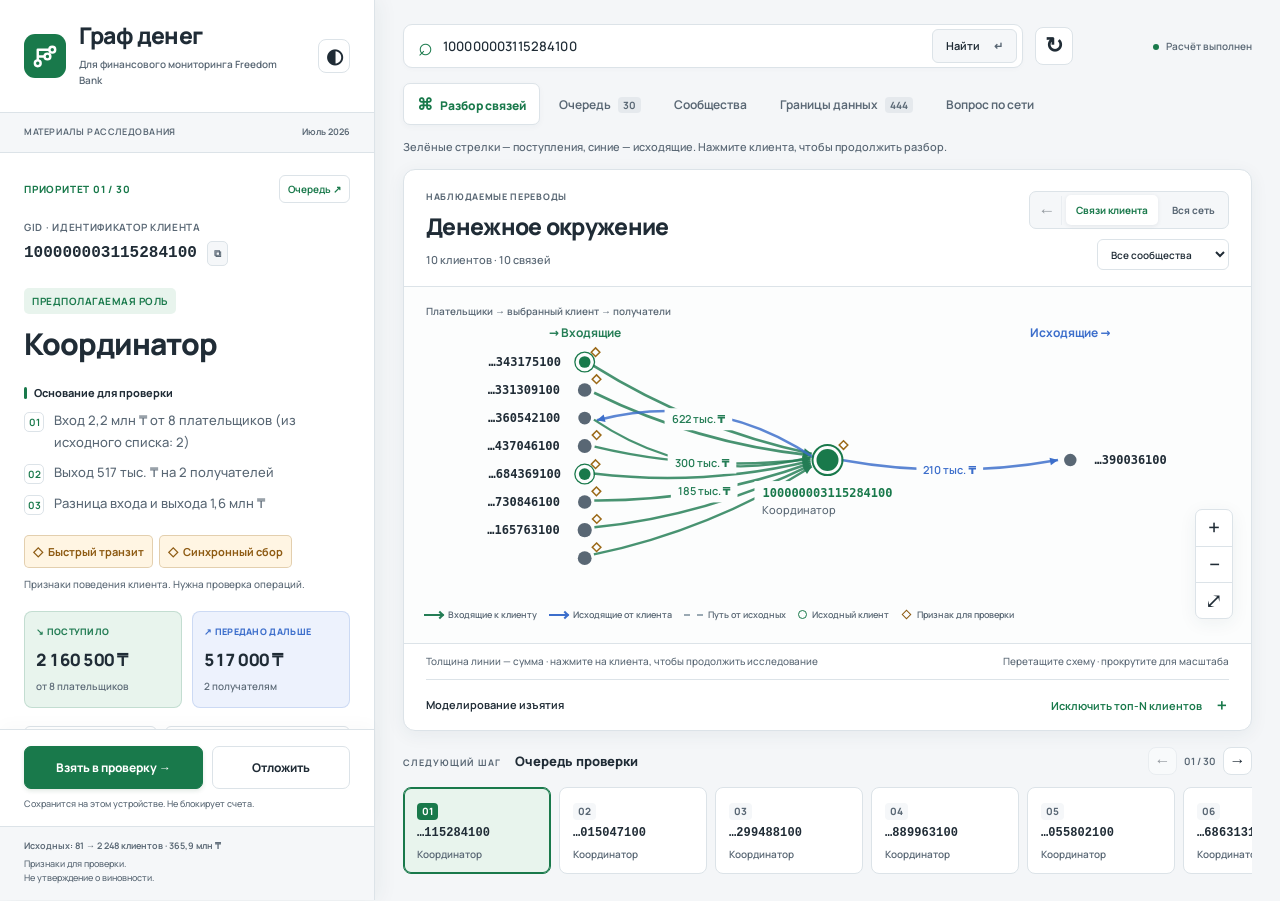
==== commit a35806bc: "интерфейс главной: рабочая поверхность разбора, стиль под заказчика; служебные файлы проверок вне ре" ====
--- a/web/index.html
+++ b/web/index.html
@@ -1,24 +1,26 @@
 <!doctype html>
-<html lang="ru"><head><meta charset="utf-8"><meta name="viewport" content="width=device-width,initial-scale=1"><meta name="theme-color" content="#f7f9f5"><title>Граф денег · разбор связей</title><link rel="stylesheet" href="style.css"></head>
+<html lang="ru"><head><meta charset="utf-8"><meta name="viewport" content="width=device-width,initial-scale=1"><meta name="theme-color" content="#f4f6f8"><title>Граф денег · Freedom Bank</title><link rel="preload" href="assets/fonts/manrope-cyrillic.woff2" as="font" type="font/woff2" crossorigin><link rel="preload" href="assets/fonts/manrope-latin.woff2" as="font" type="font/woff2" crossorigin><link rel="stylesheet" href="style.css?v=20260923-3"></head>
 <body>
+<script>try{document.body.classList.toggle("dark",localStorage.getItem("money-theme")==="dark")}catch(e){}</script>
 <div class="workbench">
 <aside class="case-notes">
-<header class="case-brand"><span class="brand-mark" aria-hidden="true">f<span>↗</span></span><div><strong>Граф денег</strong><span>Для финансового мониторинга Freedom Bank</span></div><button id="theme" class="icon-button" aria-label="Переключить светлую и тёмную тему" title="Сменить тему">◐</button></header>
+<header class="case-brand"><span class="brand-mark" aria-hidden="true"><svg viewBox="0 0 32 32"><path d="M8 23V9h15M8 16h10"/><circle cx="23" cy="9" r="3"/><circle cx="18" cy="16" r="3"/><circle cx="8" cy="23" r="3"/></svg></span><div><strong>Граф денег</strong><span>Для финансового мониторинга Freedom Bank</span></div><button id="theme" class="icon-button" aria-label="Переключить светлую и тёмную тему" title="Сменить тему">◐</button></header>
 <div class="case-context"><span>МАТЕРИАЛЫ РАССЛЕДОВАНИЯ</span><span id="period-label">Июль 2026</span></div>
 <div class="aside-header"><span id="inspector-label">ГОТОВИМ ПЕРВОГО КЛИЕНТА</span><button id="inspector-close" class="text-button" hidden>Очередь ↗</button></div>
 <div id="dossier"><div class="loading-copy"><span class="loading-line"></span><h1>За переводами —<br>структура связей.</h1><p>Проверяем данные и готовим первого клиента из очереди.</p><p class="muted">Идентификаторы сохраняются точно, без округления.</p></div></div>
 <div id="review-actions" hidden></div>
-<div class="case-navigation"><button data-tab="network">Разбор связей</button><button data-tab="top">Очередь <span id="top-count">—</span></button><button data-tab="clusters">Сообщества</button><button data-tab="terminal">Границы данных <span id="boundary-count">—</span></button><button data-tab="ask">Задать вопрос ↗</button></div>
+
 <p class="legal-note"><span id="case-scope"></span>Признаки для проверки.<br>Не утверждение о виновности.</p>
 </aside>
 <main class="workspace">
 <header class="workspace-header"><form id="search"><label class="sr" for="gid">Полный gid клиента</label><span aria-hidden="true">⌕</span><input id="gid" placeholder="Перейти к клиенту по gid" inputmode="numeric" autocomplete="off" maxlength="40"><button>Найти <span>↵</span></button></form><button id="reload" class="icon-button" aria-label="Обновить данные" title="Обновить данные">↻</button><span id="data-label" class="data-label">Загрузка…</span></header>
+<nav class="case-navigation" aria-label="Разделы исследования"><button data-tab="network"><span class="nav-symbol" aria-hidden="true">⌘</span> Разбор связей</button><button data-tab="top">Очередь <span id="top-count">—</span></button><button data-tab="clusters">Сообщества</button><button data-tab="terminal">Границы данных <span id="boundary-count">—</span></button><button data-tab="ask">Вопрос по сети</button></nav>
 <div id="stub" class="warning" hidden>Предварительные данные. Расчёт ещё не завершён.</div><div id="message" role="status" aria-live="polite">Открываем материалы расследования…</div>
 <section id="network" class="view graph-view">
-<div class="graph-toolbar"><div><span class="eyebrow">НАБЛЮДАЕМЫЕ ПЕРЕВОДЫ</span><h2 id="graph-title">Готовим схему связей</h2><span id="visible-count" class="muted"></span></div><div class="graph-actions"><label class="sr" for="cluster">Сообщество</label><select id="cluster"><option value="">Все сообщества</option></select><button id="reset" class="text-button">Вся сеть ↗</button></div></div>
-<div class="canvas-stage"><canvas id="canvas" aria-label="Направленные связи клиентов. Для выбора используйте поиск, очередь или узлы схемы."></canvas><canvas id="flow-canvas" aria-hidden="true"></canvas><div class="map-guide"><span id="map-note">Плательщик → получатель</span></div><div class="zoom"><button id="zoom-in" aria-label="Приблизить">+</button><button id="zoom-out" aria-label="Отдалить">−</button><button id="fit" aria-label="Вписать граф">⤢</button></div><div id="legend"></div><div id="graph-loading"><span class="loading-line"></span><strong>Восстанавливаем денежные связи</strong><span>Загружаем сеть и проверяем целостность идентификаторов</span></div></div>
-<div class="graph-footnote"><span>Стрелка — направление денег · кольцо — исходный клиент</span><span>Перетащите схему · прокрутите для масштаба</span></div>
-<details class="simulation-drawer"><summary>Проверить устойчивость сети <span>Изъятие топ-N →</span></summary><section class="simulation"><div class="sim-control"><label for="remove-count">Изъять первые <output id="remove-value">0</output> узлов по приоритету</label><div class="slider-line"><span>0</span><input id="remove-count" type="range" min="0" max="50" value="0" disabled><span id="remove-max">50</span><button id="simulation-reset" class="text-button">Сброс</button></div></div><div class="sim-stat"><strong id="sim-components">—</strong><span>фрагментов</span></div><div class="sim-stat"><strong id="sim-cut">—</strong><span>оборота затронуто</span></div></section><p id="simulation-result"></p><details class="sim-help"><summary>Что означает расчёт</summary><p>Изъятие топ-N по priority_score во всей сети. Фрагменты — слабосвязные компоненты, включая изолированные узлы. Затронутый оборот — переводы хотя бы с одним изъятым концом, без двойного счёта. Это сценарий исследования, а не блокировка или прогноз предотвращённых потерь.</p><div id="removed-list"></div></details></details>
+<div class="graph-toolbar"><div><span class="eyebrow">НАБЛЮДАЕМЫЕ ПЕРЕВОДЫ</span><h2 id="graph-title">Готовим схему связей</h2><span id="visible-count" class="muted"></span></div><div class="graph-actions"><div class="graph-view-buttons"><button id="graph-back" class="icon-button" aria-label="Назад к предыдущему виду" title="Назад к предыдущему виду" disabled>←</button><button id="focus-current" class="view-button active">Связи клиента</button><button id="reset" class="view-button">Вся сеть</button></div><label class="sr" for="cluster">Сообщество</label><select id="cluster"><option value="">Все сообщества</option></select></div></div>
+<div class="canvas-stage"><canvas id="canvas" tabindex="0" aria-label="Направленные переводы. Нажмите клиента для исследования, наведите на линию для деталей. Стрелки перемещают схему, плюс и минус меняют масштаб, ноль вписывает граф."></canvas><canvas id="flow-canvas" aria-hidden="true"></canvas><div class="map-guide"><span id="map-note">Плательщик → получатель</span></div><div class="zoom"><button id="zoom-in" aria-label="Приблизить">+</button><button id="zoom-out" aria-label="Отдалить">−</button><button id="fit" aria-label="Вписать граф">⤢</button></div><div id="legend"></div><div id="graph-loading"><span class="loading-line"></span><strong>Восстанавливаем денежные связи</strong><span>Загружаем сеть и проверяем целостность идентификаторов</span></div></div>
+<div class="graph-footnote"><span>Толщина линии — сумма · нажмите на клиента, чтобы продолжить исследование</span><span>Перетащите схему · прокрутите для масштаба</span></div>
+<details class="simulation-drawer"><summary><span class="simulation-title">Моделирование изъятия</span><span>Исключить топ-N клиентов <b>＋</b></span></summary><section class="simulation"><div class="sim-control"><label for="remove-count">Изъять первые <output id="remove-value">0</output> узлов по приоритету</label><div class="slider-line"><span>0</span><input id="remove-count" type="range" min="0" max="50" value="0" disabled><span id="remove-max">50</span><button id="simulation-reset" class="text-button">Сброс</button></div></div><div class="sim-stat"><strong id="sim-components">—</strong><span>фрагментов</span></div><div class="sim-stat"><strong id="sim-cut">—</strong><span>оборота затронуто</span></div></section><p id="simulation-result"></p><details class="sim-help"><summary>Что означает расчёт</summary><p>Изъятие топ-N по priority_score во всей сети. Фрагменты — слабосвязные компоненты, включая изолированные узлы. Затронутый оборот — переводы хотя бы с одним изъятым концом, без двойного счёта. Это сценарий исследования, а не блокировка или прогноз предотвращённых потерь.</p><div id="removed-list"></div></details></details>
 </section>
 <div id="top" class="view document-view" hidden><div class="section-title"><span class="eyebrow">ОБОСНОВАННАЯ ОЧЕРЕДЬ</span><h2>Приоритеты проверки</h2><p>Каждое место в списке сопровождается объяснением. Выберите клиента, чтобы проверить его связи.</p></div><div class="table-wrap"><table><thead><tr><th>№</th><th>Клиент · gid</th><th>Роль</th><th>Приоритет</th><th>Основание для проверки</th></tr></thead><tbody id="top-body"></tbody></table></div></div>
 <div id="clusters" class="view document-view" hidden><div class="section-title"><span class="eyebrow">СТРУКТУРА СЕТИ</span><h2>Сообщества и их назначение</h2><p>Группы клиентов, связанные переводами. Гипотеза по каждой группе — отправная точка для проверки.</p></div><div id="cluster-list"></div></div>
@@ -27,4 +29,4 @@
 <section id="ask" class="view document-view" hidden><div class="section-title"><span class="eyebrow">ВОПРОС К МАТЕРИАЛАМ</span><h2>Что нужно выяснить?</h2><p>Ответ опирается на эту сеть. Упомянутых клиентов можно сразу открыть и проверить.</p></div><form id="ask-form"><label for="ask-question">Вопрос о клиентах, ролях или денежных связях</label><textarea id="ask-question" maxlength="1000" rows="4" placeholder="Каких клиентов проверить в первую очередь и почему?"></textarea><button id="ask-submit" class="primary">Исследовать вопрос →</button></form><div id="ask-answer" role="status" aria-live="polite">Например: «Кто собирает деньги от нескольких исходных клиентов?»</div></section>
 <footer class="queue-dock"><div class="queue-heading"><div><span class="eyebrow">СЛЕДУЮЩИЙ ШАГ</span><strong>Очередь проверки</strong></div><button id="queue-prev" class="icon-button" aria-label="Предыдущий клиент">←</button><span id="queue-position">— / —</span><button id="queue-next" class="icon-button" aria-label="Следующий клиент">→</button></div><div id="queue-strip" aria-label="Клиенты в порядке приоритета"></div></footer>
 </main></div><div id="metrics" hidden></div><span id="footer-status" class="sr"></span>
-<script src="simulation.js"></script><script src="terminal.js"></script><script src="graph.js"></script><script src="terminal-view.js"></script><script src="app.js"></script><script src="ask.js"></script></body></html>+<script src="simulation.js"></script><script src="terminal.js"></script><script src="graph.js?v=20260923-3"></script><script src="terminal-view.js"></script><script src="app.js?v=20260923-3"></script><script src="ask.js"></script></body></html>
--- a/web/style.css
+++ b/web/style.css
@@ -17,3 +17,21 @@
 @media(max-width:760px){body.document-mode #review-actions{display:none}}
 
 @media(min-width:761px) and (max-height:820px){.case-brand{padding-top:15px;padding-bottom:15px}.case-brand strong{font-size:21px}.case-context{padding-top:7px;padding-bottom:7px}.aside-header{padding-top:13px}#dossier{padding-top:9px;padding-bottom:16px}.node-kicker{font-size:10px;margin-bottom:3px}.node-id{font-size:17px;margin-bottom:12px}.role-heading{font-size:29px;margin:7px 0 12px}.case-reason{font-size:13px;line-height:1.6;margin-bottom:15px}.funds-flow{padding:10px 0}.case-navigation{padding-top:8px;padding-bottom:0}.case-navigation button{padding-top:5px;padding-bottom:5px}.legal-note{margin-top:5px;margin-bottom:10px}#review-actions .case-decision{margin-top:9px}#review-actions .decision-note{margin-bottom:9px}}
+
+/* Investigation workbench: local type, explicit actions, readable evidence. */
+@font-face{font-family:Manrope;src:url('assets/fonts/manrope-cyrillic-ext.woff2') format('woff2');font-style:normal;font-weight:400 800;font-display:swap;unicode-range:U+0460-052F,U+1C80-1C8A,U+20B4,U+2DE0-2DFF,U+A640-A69F,U+FE2E-FE2F}
+@font-face{font-family:Manrope;src:url('assets/fonts/manrope-cyrillic.woff2') format('woff2');font-style:normal;font-weight:400 800;font-display:swap;unicode-range:U+0301,U+0400-045F,U+0490-0491,U+04B0-04B1,U+2116}
+@font-face{font-family:Manrope;src:url('assets/fonts/manrope-latin-ext.woff2') format('woff2');font-style:normal;font-weight:400 800;font-display:swap;unicode-range:U+0100-02BA,U+02BD-02C5,U+02C7-02CC,U+02CE-02D7,U+02DD-02FF,U+0304,U+0308,U+0329,U+1D00-1DBF,U+1E00-1E9F,U+1EF2-1EFF,U+2020,U+20A0-20AB,U+20AD-20C0,U+2113,U+2C60-2C7F,U+A720-A7FF}
+@font-face{font-family:Manrope;src:url('assets/fonts/manrope-latin.woff2') format('woff2');font-style:normal;font-weight:400 800;font-display:swap;unicode-range:U+0000-00FF,U+0131,U+0152-0153,U+02BB-02BC,U+02C6,U+02DA,U+02DC,U+0304,U+0308,U+0329,U+2000-206F,U+20AC,U+2122,U+2191,U+2193,U+2212,U+2215,U+FEFF,U+FFFD}
+:root{--bg:#f4f6f8;--panel:#fff;--panel2:#f5f7f9;--surface:#e5e9ed;--canvas:#fcfdfd;--text:#202c36;--muted:#596774;--subtle:#697887;--line:#dce3e8;--accent:#19794b;--accent-soft:#e8f4ed;--lime:#aee985;--warning:#8e5b13;--warn-bg:#fff5e3;--edge:#9aa9b3;--seed:#19794b;--incoming:#247d55;--outgoing:#3c6ecb;--outgoing-soft:#edf2fd;--shadow:0 4px 18px #263e5010}
+body.dark{--bg:#10191f;--panel:#17232b;--panel2:#1e2c35;--surface:#30414c;--canvas:#152129;--text:#ecf2f6;--muted:#b1c1cd;--subtle:#91a7b7;--line:#344650;--accent:#8bd6ab;--accent-soft:#213d32;--warning:#f0c071;--warn-bg:#352e21;--edge:#768b98;--seed:#8bd6ab;--incoming:#64bd93;--outgoing:#82a8f2;--outgoing-soft:#243447;--shadow:0 4px 18px #0002}
+body{font-family:Manrope,'Segoe UI',Arial,sans-serif;font-weight:500;font-size:14px;line-height:1.6;-webkit-font-smoothing:antialiased}button,input,select,textarea{font-family:inherit}button{font-weight:650;border-radius:8px;min-height:38px;transition:background .15s,border-color .15s,box-shadow .15s}button:active{transform:translateY(1px)}button:disabled{transform:none;opacity:.45}button:focus-visible,input:focus-visible,select:focus-visible,textarea:focus-visible,summary:focus-visible,canvas:focus-visible{outline:3px solid var(--accent);outline-offset:3px}.text-button{border:1px solid var(--line);padding:6px 10px;background:var(--panel);border-radius:6px;font-weight:650;font-size:12px;min-height:32px}.text-button:hover{border-color:var(--accent)}.icon-button{border:1px solid var(--line);border-radius:8px;background:var(--panel);min-height:36px}.primary{background:var(--accent);color:#fff;font-weight:750;box-shadow:0 2px 4px #174f2620}body.dark .primary{color:#112a1c}.primary:hover{background:var(--accent);filter:brightness(.93);color:white}body.dark .primary:hover{color:#112a1c}.eyebrow{font-family:inherit;font-size:10px;font-weight:750;letter-spacing:1.05px}.workbench{grid-template-columns:375px minmax(0,1fr)}.case-notes{box-shadow:3px 0 20px #233b4710}.case-brand{padding:24px;gap:13px}.case-brand strong{font-size:23px;font-weight:800;letter-spacing:-.8px}.case-brand>div>span{font-size:10px;line-height:1.55;max-width:220px;font-weight:600}.case-brand .icon-button{width:32px;height:34px;min-height:34px;font-size:20px}.brand-mark{width:42px;height:44px;flex:none;border-radius:11px;background:var(--accent);display:grid;place-items:center;color:white}.brand-mark svg{width:31px;height:31px;fill:none;stroke:currentColor;stroke-width:2.5;stroke-linecap:round;stroke-linejoin:round}.brand-mark circle{fill:var(--accent)}body.dark .brand-mark{color:var(--panel)}.case-context{padding:12px 24px;background:var(--panel2);font-size:9px;font-weight:650}.case-context>span:first-child{letter-spacing:.6px}.aside-header{padding:22px 24px 0;color:var(--accent);font-size:10px;font-weight:750;letter-spacing:.8px}.aside-header .text-button{font-size:10px;padding:3px 8px;min-height:28px}#dossier{padding:17px 24px 22px}.node-kicker{font:650 10px/1.5 Manrope,sans-serif;letter-spacing:.7px;margin-bottom:6px}.node-id{font:650 16px/1.5 'SFMono-Regular',Consolas,'Liberation Mono',monospace;letter-spacing:0;margin-bottom:22px;display:flex;align-items:center;gap:10px;flex-wrap:wrap}.copy-gid{font:650 10px Manrope,sans-serif;min-height:25px;padding:3px 6px;border-radius:5px;color:var(--muted);background:var(--panel2)}.hypothesis-label{font-size:10px;letter-spacing:.5px;font-weight:700;background:var(--accent-soft);padding:5px 8px;border-radius:5px;display:inline-block}.role-heading{font-size:30px;font-weight:800;line-height:1.2;letter-spacing:-1px;margin:12px 0 22px}.reason-heading{font-size:11px;font-weight:750;margin:0 0 9px;color:var(--text);display:flex;gap:7px;align-items:center}.reason-heading:before{content:'';width:3px;height:12px;background:var(--accent);border-radius:2px}.case-reason{font-size:13px;line-height:1.7;margin:0 0 18px}.evidence-points{padding:0;list-style:none;margin:0 0 20px;display:grid;gap:9px}.evidence-points li{display:flex;gap:10px;font-size:12px;color:var(--muted);line-height:1.65}.evidence-points li b{flex-shrink:0;display:grid;place-items:center;width:20px;height:20px;border:1px solid var(--line);border-radius:5px;font:650 10px Manrope;color:var(--accent);margin-top:2px}.evidence-points li span{min-width:0}.signal-list{display:flex;gap:6px;flex-wrap:wrap;margin:0 0 17px}.signal-pill{padding:5px 8px;border:1px solid color-mix(in srgb,var(--warning) 25%,transparent);border-radius:5px;background:var(--warn-bg);font-size:10px;font-weight:700;color:var(--warning)}.signal-pill:before{content:'◇';font-size:13px;margin-right:5px}.signal-caption{font-size:10px;line-height:1.6;color:var(--muted);margin:-9px 0 19px}.funds-flow{border:0;padding:0;gap:10px;margin:18px 0}.funds-flow>div{background:var(--accent-soft);border:1px solid color-mix(in srgb,var(--incoming) 19%,transparent);padding:13px 11px;border-radius:8px;min-width:0}.funds-flow>div+div{padding:13px 11px;border:1px solid color-mix(in srgb,var(--outgoing) 19%,transparent);background:var(--outgoing-soft)}.funds-flow span{font-size:9px;font-weight:800;letter-spacing:.3px;color:var(--incoming);margin-bottom:7px}.funds-flow div+div span{color:var(--outgoing)}.funds-flow strong{font-size:16px;letter-spacing:-.5px;font-weight:800;white-space:nowrap}.funds-flow small{font-size:10px;font-weight:550;margin-top:4px}.inspector-actions{gap:8px;margin:16px 0 22px;display:grid;grid-template-columns:1fr 1.4fr}.inspector-actions button{font:700 10px/1.4 Manrope,sans-serif;padding:9px 8px;border:1px solid var(--line);border-radius:6px;background:var(--panel);min-height:36px}.case-detail{padding:15px 0;border-top:1px solid var(--line)}.case-detail>summary{font-size:12px;font-weight:750}.evidence{font-size:12px}.facts strong{font-weight:700;font-size:13px}.facts span{font-size:10px}.neighbor{border-radius:0;font:650 11px/1.6 Consolas,'Liberation Mono',monospace;padding:12px 0;min-height:50px}.neighbor span{font:550 11px/1.5 Manrope,sans-serif}.note{border-radius:0 6px 6px 0;font-size:12px;font-weight:550}.legal-note{font-size:9px;line-height:1.5;margin:0;padding:12px 24px 16px;background:var(--panel2);border-top:1px solid var(--line)}#case-scope{font-weight:650;font-size:9px;margin-bottom:5px}#review-actions{padding:0 24px;border-top:1px solid var(--line);box-shadow:0 -6px 15px #20323d05}#review-actions .case-decision{margin:16px 0 8px;gap:9px}.case-decision button{font-size:12px;font-weight:750;padding:11px 9px;border-radius:7px}.case-decision button:first-child{flex:1.35}.decision-note,#review-actions .decision-note{font-size:9px;line-height:1.6;margin-bottom:14px}.workspace-header{padding:24px 28px 15px;gap:12px;min-height:83px}#search{background:var(--panel);border:1px solid var(--line);border-radius:9px;height:44px;padding:0 5px 0 14px;gap:10px;max-width:620px;box-shadow:0 2px 5px #263e5005}#search:focus-within{border-color:var(--accent);box-shadow:0 0 0 3px var(--accent-soft)}#search>span{font-size:25px}#search input{font:550 13px Manrope,sans-serif;padding:8px 0;letter-spacing:.15px;outline:none}#search input::placeholder{font:550 12px Manrope,sans-serif}#search button{border:1px solid var(--line);padding:7px 13px;background:var(--panel2);color:var(--text);font-size:11px;min-height:33px;border-radius:6px}#search button:hover{background:var(--accent-soft);border-color:var(--accent)}#search button span{color:var(--muted);padding-left:12px}.data-label{font-size:10px;font-weight:600}.data-label:before{width:6px;height:6px}.case-navigation{display:flex;flex-wrap:wrap;align-items:center;padding:0 28px 13px;gap:5px;border-top:0}.case-navigation button{padding:9px 13px;color:var(--muted);font-size:12px;font-weight:650;border:1px solid transparent;border-radius:7px;min-height:37px;background:transparent}.case-navigation button:hover{background:var(--panel);border-color:var(--line)}.case-navigation button.active{background:var(--panel);color:var(--accent);border-color:var(--line);box-shadow:0 2px 6px #263e5009;font-weight:800}.case-navigation button span{font:700 10px Manrope,sans-serif;background:var(--surface);padding:1px 5px;border-radius:4px}.case-navigation button .nav-symbol{background:none;font-size:16px;padding:0;margin:0 5px 0 0}#message{font:550 11px/1.6 Manrope,sans-serif;padding:0 28px;min-height:22px;color:var(--muted)}#message.error{padding:10px 15px;margin:0 28px 10px;border-radius:6px}.graph-view{margin:9px 28px 16px;padding:0;background:var(--panel);border:1px solid var(--line);border-radius:12px;box-shadow:var(--shadow);overflow:hidden;min-height:350px}.graph-toolbar{padding:20px 22px 15px;border-bottom:1px solid var(--line);gap:15px}.graph-toolbar .eyebrow{font-size:9px;letter-spacing:.7px}.graph-toolbar h2{font-size:23px;font-weight:800;letter-spacing:-.7px;margin:4px 0}.graph-toolbar .muted{font-size:11px;font-weight:550}.graph-actions{gap:10px;align-items:flex-end}.graph-view-buttons{display:flex;gap:4px;background:var(--panel2);padding:3px;border:1px solid var(--line);border-radius:7px;align-items:center}.view-button{background:transparent;border:0;font-size:10px;padding:7px 10px;border-radius:5px;min-height:29px;color:var(--muted);font-weight:700}.view-button.active{background:var(--panel);color:var(--accent);box-shadow:0 1px 4px #21324915}.graph-view-buttons .icon-button{min-height:29px;width:29px;height:29px;background:transparent;border:0;border-right:1px solid var(--line);border-radius:0;font-size:17px}.graph-actions select{border:1px solid var(--line);border-radius:6px;font:600 10px Manrope,sans-serif;background:var(--panel);padding:6px 20px 6px 9px;max-width:200px;min-height:31px}.canvas-stage{min-height:280px}.map-guide{left:22px;top:13px;background:var(--canvas);font-size:10px;font-weight:600;color:var(--muted);padding:3px 0;max-width:88%}.zoom{right:18px;bottom:24px;box-shadow:var(--shadow);border-radius:7px}.zoom button{width:36px;height:36px;min-height:36px;font-weight:500}.graph-footnote{font-size:9px;line-height:1.5;padding:10px 22px;background:var(--panel);border-top:1px solid var(--line)}#legend{left:20px;bottom:16px;max-width:calc(100% - 95px);font:600 9px/1.6 Manrope,sans-serif;gap:5px 12px;background:var(--canvas);padding:5px 0;align-items:center}#legend span{display:inline-flex;align-items:center;gap:5px}.legend-line{width:19px;height:2px;background:var(--incoming);display:inline-block;position:relative}.legend-line:after{content:'';width:4px;height:4px;border-top:2px solid var(--incoming);border-right:2px solid var(--incoming);position:absolute;right:0;top:-2px;transform:rotate(45deg)}.legend-line.outgoing{background:var(--outgoing)}.legend-line.outgoing:after{border-color:var(--outgoing)}.legend-line.path{background:none;border-top:2px dashed var(--edge)}.legend-line.path:after{display:none}.legend-signal{display:inline-block;height:7px;width:7px;border:1.7px solid var(--warning);transform:rotate(45deg);margin:0 2px}.legend-seed{display:inline-block;height:9px;width:9px;border:1.5px solid var(--accent);border-radius:50%}.simulation-drawer{margin:0 22px;border-top:1px solid var(--line);flex-shrink:0}.simulation-drawer>summary{padding:13px 0;align-items:center;font-size:11px;font-weight:650}.simulation-drawer>summary .simulation-title{color:var(--text)}.simulation-drawer>summary b{margin-left:10px;font-size:15px}.simulation-drawer[open]>summary b{display:inline-block;transform:rotate(45deg)}.sim-stat strong{font-weight:800}.queue-dock{padding:0 28px 21px;background:transparent;border:0}.queue-heading{margin-bottom:12px;gap:7px}.queue-heading strong{font-size:13px;font-weight:800}.queue-heading .eyebrow{font-size:9px;font-weight:700}.queue-heading .icon-button{width:29px;height:28px;min-height:28px;font-size:16px}#queue-position{font:650 10px Manrope,sans-serif}#queue-strip{gap:8px;padding:0 0 5px;scroll-behavior:smooth}.queue-item,.queue-item:first-child{border:1px solid var(--line);background:var(--panel);border-radius:8px;padding:11px 13px;flex-basis:148px;transition:background .15s,border-color .15s}.queue-item:hover{border-color:var(--accent)}.queue-item.active{background:var(--accent-soft);border-color:var(--accent);box-shadow:inset 0 0 0 1px var(--accent)}.queue-number{font:750 10px Manrope,sans-serif;color:var(--muted);margin:0 0 6px;padding:2px 5px;border-radius:4px;line-height:1.3;background:var(--panel2)}.queue-item.active .queue-number{color:#fff}.queue-item strong{font:650 11px Consolas,'Liberation Mono',monospace;color:var(--text);letter-spacing:.1px}.queue-item small{font-size:9px;font-weight:600;margin-top:6px}.document-view{margin:9px 28px 20px;border:1px solid var(--line);border-radius:12px;box-shadow:var(--shadow)}.section-title{padding:28px 28px 22px}.section-title h2{font-weight:800;font-size:31px;letter-spacing:-1px}.section-title p{font-size:13px;line-height:1.7}.section-title .eyebrow{color:var(--accent);font-weight:750}.table-wrap{padding:0 0 10px}table{font-size:12px}th{font-weight:750;font-size:10px;padding:14px 16px}td{font-weight:550;line-height:1.65;padding:17px 16px}td button{font-weight:650;border-bottom:1px solid color-mix(in srgb,var(--accent) 35%,transparent);border-radius:0;min-height:25px}#top td:last-child{font-size:11px}#cluster-list{padding:0 28px}.cluster-card{padding:20px 0;border-radius:0}.cluster-card strong{font-size:18px;font-weight:750}.cluster-card span{font-size:11px;font-weight:650;padding:4px 8px;border-radius:4px;background:var(--panel2);margin-top:9px}.cluster-card p{font-size:13px;color:var(--muted);line-height:1.7}.comparison-card{border-radius:0 8px 8px 0;background:var(--panel2);padding:16px 18px}.comparison-card>strong{font-size:36px;font-weight:800;letter-spacing:-1px}.comparison-card>span{font-weight:700}.bar-track{height:7px;border-radius:4px;overflow:hidden}.status-bar p{font-size:11px}.status-bar strong{font-weight:700}#ask-form label{font-weight:650}textarea{font-weight:550;font-size:14px;border-radius:8px;border-color:var(--line);background:var(--panel2)}#ask-submit{padding:12px 18px;font-size:12px}#ask-answer{font-size:14px;line-height:1.8}.ask-clients button{font-size:12px;background:var(--accent-soft);border-color:var(--line)}.priority-card{padding:18px 0;border-radius:0}.priority-gid{font-weight:650}.priority-card p{font-size:12px}.role-label{font-weight:700}.loading-copy h1{font-family:Manrope,sans-serif;font-weight:800;font-size:29px}.loading-copy p{font-weight:550}#graph-loading strong{font-weight:750}.graph-access-note{font-size:10px;color:var(--muted)}
+@media(min-width:1700px){.workbench{grid-template-columns:410px minmax(0,1fr)}.case-brand{padding:28px}.case-context,.aside-header{padding-left:28px;padding-right:28px}#dossier{padding:20px 28px 25px}.role-heading{font-size:34px}.evidence-points li{font-size:14px}.funds-flow strong{font-size:18px}.graph-toolbar h2{font-size:26px}.canvas-stage{min-height:380px}}
+@media(max-width:1200px){.workbench{grid-template-columns:340px minmax(0,1fr)}.case-brand{padding:21px}.case-context,.aside-header{padding-left:21px;padding-right:21px}#dossier{padding:16px 21px 20px}.role-heading{font-size:29px}.funds-flow strong{font-size:14px}.workspace-header{padding:20px 20px 13px}.case-navigation{padding:0 20px 10px;gap:2px}.case-navigation button{font-size:11px;padding:8px 9px}.graph-view{margin-left:20px;margin-right:20px}.graph-toolbar{padding:17px 18px 13px;gap:8px}.graph-toolbar h2{font-size:20px}.graph-view-buttons .view-button{font-size:9px;padding:6px 7px}.queue-dock{padding:0 20px 18px}.data-label{display:none}#message{padding:0 20px}.document-view{margin-left:20px;margin-right:20px}.graph-actions select{font-size:9px;max-width:160px}.case-brand strong{font-size:21px}.case-brand>div>span{font-size:9px}#review-actions{padding:0 21px}}
+@media(min-width:761px) and (max-height:820px){.case-brand{padding-top:16px;padding-bottom:16px}.case-context{padding-top:9px;padding-bottom:9px}.aside-header{padding-top:16px}#dossier{padding-top:14px}.role-heading{font-size:29px;margin:10px 0 18px}.evidence-points{gap:8px}.legal-note{padding-top:10px;padding-bottom:12px}#review-actions .case-decision{margin-top:13px}#review-actions .decision-note{margin-bottom:12px}.graph-view{min-height:300px}.canvas-stage{min-height:210px}.workspace-header{padding-top:15px;min-height:70px}.queue-dock{padding-bottom:12px}.queue-item{padding-top:8px;padding-bottom:8px}.queue-heading{margin-bottom:8px}}
+@media(max-width:960px) and (min-width:761px){.workbench{grid-template-columns:305px minmax(0,1fr)}.case-brand{gap:9px;padding:18px}.brand-mark{width:36px;height:39px}.case-brand strong{font-size:19px}.case-brand>div>span{max-width:180px;font-size:8px}.case-context,.aside-header{padding-left:18px;padding-right:18px}.case-context{font-size:8px}#dossier{padding-left:18px;padding-right:18px}.node-id{font-size:14px}.role-heading{font-size:27px}.funds-flow{gap:7px}.funds-flow>div,.funds-flow>div+div{padding:10px 8px}.funds-flow strong{font-size:13px}.graph-toolbar{flex-direction:column;align-items:stretch}.graph-actions{flex-direction:row;align-items:center;justify-content:space-between}.case-navigation button{font-size:10px}.graph-view-buttons{flex-shrink:0}.graph-actions select{max-width:120px}.case-navigation button .nav-symbol{display:none}.graph-view{margin-left:15px;margin-right:15px}.workspace-header{padding-left:15px;padding-right:15px}.queue-dock{padding-left:15px;padding-right:15px}.map-guide{font-size:9px;left:16px}.case-navigation{padding-left:15px;padding-right:15px}#legend{font-size:8px;left:15px;gap:4px 8px}.graph-footnote{padding:9px 16px;font-size:8px}.simulation-drawer{margin:0 16px}.simulation-drawer>summary{font-size:10px}.simulation-title{max-width:110px}#search button{padding:6px 9px}#search input::placeholder{font-size:11px}}
+@media(max-width:760px){body{font-size:14px}.workbench{height:auto;display:flex}.case-brand{order:0;padding:16px 18px}.case-brand strong{font-size:23px}.brand-mark{width:39px;height:40px}.case-brand>div>span{font-size:9px;max-width:none}.case-context{order:2;font-size:8px;padding:11px 18px}.aside-header{order:3;padding:18px 18px 0}.case-brand .icon-button{width:35px;height:35px}.workspace>.case-navigation{display:none}.workbench>.case-navigation{order:2;display:flex;background:var(--panel);padding:4px 12px 12px;gap:4px;flex-wrap:nowrap;overflow-x:auto;scrollbar-width:none;border-bottom:1px solid var(--line);position:sticky;top:0;z-index:9}.case-navigation button{font-size:11px;padding:9px 10px;flex-shrink:0;background:var(--panel2);border:1px solid transparent}.case-navigation button.active{border-color:var(--accent);background:var(--accent-soft);box-shadow:none}.case-navigation .nav-symbol{display:none}.workbench>.workspace-header{order:1;padding:8px 18px 12px}.workbench>.workspace-header #search{max-width:none}.workspace-header #reload{width:36px;height:38px;min-height:38px}.workbench>.workspace-header+#stub{order:3}.data-label{display:none}.case-context{display:none}#dossier{order:4;padding:14px 18px 14px}.node-id{font-size:15px;margin-bottom:17px;gap:8px}.role-heading{font-size:32px;margin:10px 0 20px}.hypothesis-label{font-size:9px}.evidence-points{margin-bottom:18px;gap:8px}.evidence-points li{font-size:13px}.funds-flow{gap:10px;margin:17px 0}.funds-flow>div,.funds-flow>div+div{padding:14px 12px}.funds-flow strong{font-size:17px}.funds-flow span{font-size:9px}.signal-list{gap:6px}.signal-pill{font-size:10px}.case-detail{padding:14px 0}.case-detail>summary{font-size:12px}.inspector-actions{margin:16px 0}.inspector-actions button{font-size:11px;padding:10px;min-height:39px}#review-actions{order:5;padding:0 18px}.case-decision button{font-size:13px;padding:12px}.decision-note,#review-actions .decision-note{font-size:10px}.workspace{order:6;min-height:600px;padding-top:12px}.legal-note{order:7;padding:15px 18px;font-size:10px}.graph-view{height:610px;min-height:560px;margin:8px 12px 16px;border-radius:10px}.graph-toolbar{padding:17px 15px 13px;flex-direction:column;align-items:stretch;gap:12px}.graph-toolbar h2{font-size:22px}.graph-toolbar .eyebrow{font-size:8px}.graph-toolbar .muted{font-size:10px}.graph-actions{display:flex;flex-direction:row;align-items:center;justify-content:space-between;gap:8px}.graph-view-buttons{gap:1px;padding:2px}.graph-view-buttons .view-button{font-size:9px;padding:7px}.graph-view-buttons .icon-button{width:25px;font-size:16px}.graph-actions select{font-size:9px;max-width:117px;padding:7px 4px}.canvas-stage{min-height:320px}.map-guide{left:15px;font-size:9px;max-width:90%}#legend{left:14px;font-size:8px;max-width:calc(100% - 72px);gap:4px 8px;bottom:12px}.zoom{right:11px;bottom:17px}.zoom button{width:35px;height:35px;min-height:35px}.graph-footnote{font-size:8px;padding:9px 15px}.simulation-drawer{margin:0 15px}.simulation-drawer>summary{font-size:9px;padding:12px 0;gap:15px}.simulation-drawer>summary b{font-size:12px;margin-left:3px}.simulation-title{max-width:110px}.simulation-drawer[open]{flex-shrink:0;max-height:290px}.graph-view:has(.simulation-drawer[open]){height:820px}.queue-dock{padding:0 15px 20px}.queue-heading .eyebrow{display:none}.queue-heading strong{font-size:13px}.queue-item,.queue-item:first-child{flex-basis:142px;padding:11px 12px}#message{font-size:11px;padding:0 18px;min-height:22px;margin:0 0 4px}.document-view{margin:8px 12px 18px;max-height:none;min-height:450px;overflow:visible}.document-view .table-wrap{overflow:auto}.section-title{padding:23px 18px 18px}.section-title h2{font-size:28px;font-weight:800}.section-title p{font-size:12px}.workspace-header:has(input:focus){outline:none}body.document-mode #review-actions{display:none}body.document-mode .workspace{min-height:600px}.terminal-comparison{gap:12px}.comparison-card{padding:12px}.comparison-card>strong{font-size:31px}.comparison-card>span{font-size:10px}#terminal-content{padding:0 18px}.status-bar>div:first-child{font-size:11px}.status-bar p{font-size:11px}#ask-form label{font-size:12px}textarea{font-size:16px}#ask-answer{font-size:13px}.table-wrap td:last-child{min-width:180px}.copy-gid{min-height:27px}#search input{font-size:13px}#search input::placeholder{font-size:11px}}
+@media(prefers-reduced-motion:reduce){*{scroll-behavior:auto!important}}
+.decision-clear{border:0;padding:0 3px;min-height:20px;font-size:10px;color:var(--accent);text-decoration:underline;text-underline-offset:2px;background:none;border-radius:0}
+body.dark .queue-item.active .queue-number{color:#132a20}.funds-flow strong,.sim-stat strong,.facts strong{font-variant-numeric:tabular-nums}
+@media(min-width:1201px){.evidence-points li{font-size:13px}.signal-pill{font-size:11px}.funds-flow strong{font-size:17px}.case-navigation button{font-size:12px}.graph-footnote{font-size:10px}.queue-item small{font-size:10px}.queue-item strong{font-size:12px}}
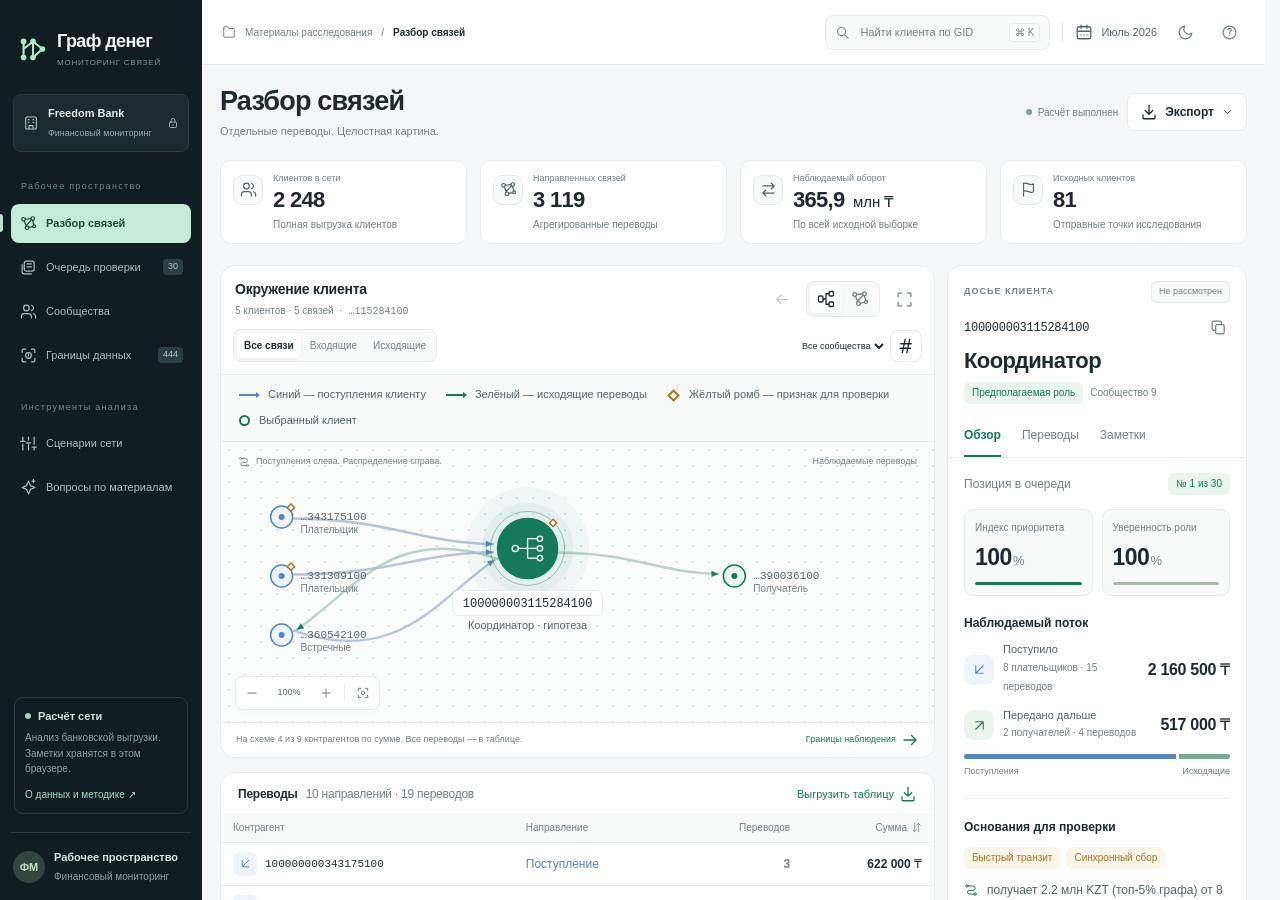
==== commit af1f0efb: "ревизия перед сдачей: временные паттерны и циклы в README, загрузка .env, доводка ответов ассистента" ====
--- a/web/index.html
+++ b/web/index.html
@@ -1,32 +1,68 @@
 <!doctype html>
-<html lang="ru"><head><meta charset="utf-8"><meta name="viewport" content="width=device-width,initial-scale=1"><meta name="theme-color" content="#f4f6f8"><title>Граф денег · Freedom Bank</title><link rel="preload" href="assets/fonts/manrope-cyrillic.woff2" as="font" type="font/woff2" crossorigin><link rel="preload" href="assets/fonts/manrope-latin.woff2" as="font" type="font/woff2" crossorigin><link rel="stylesheet" href="style.css?v=20260923-3"></head>
+<html lang="ru">
+<head>
+  <meta charset="utf-8">
+  <meta name="viewport" content="width=device-width,initial-scale=1">
+  <meta name="theme-color" content="#111d23">
+  <meta name="description" content="Граф денег — рабочее место финансового мониторинга Freedom Bank.">
+  <title>Граф денег — рабочее пространство аналитика</title>
+  <link rel="stylesheet" href="approved.css?v=5">
+</head>
 <body>
-<script>try{document.body.classList.toggle("dark",localStorage.getItem("money-theme")==="dark")}catch(e){}</script>
-<div class="workbench">
-<aside class="case-notes">
-<header class="case-brand"><span class="brand-mark" aria-hidden="true"><svg viewBox="0 0 32 32"><path d="M8 23V9h15M8 16h10"/><circle cx="23" cy="9" r="3"/><circle cx="18" cy="16" r="3"/><circle cx="8" cy="23" r="3"/></svg></span><div><strong>Граф денег</strong><span>Для финансового мониторинга Freedom Bank</span></div><button id="theme" class="icon-button" aria-label="Переключить светлую и тёмную тему" title="Сменить тему">◐</button></header>
-<div class="case-context"><span>МАТЕРИАЛЫ РАССЛЕДОВАНИЯ</span><span id="period-label">Июль 2026</span></div>
-<div class="aside-header"><span id="inspector-label">ГОТОВИМ ПЕРВОГО КЛИЕНТА</span><button id="inspector-close" class="text-button" hidden>Очередь ↗</button></div>
-<div id="dossier"><div class="loading-copy"><span class="loading-line"></span><h1>За переводами —<br>структура связей.</h1><p>Проверяем данные и готовим первого клиента из очереди.</p><p class="muted">Идентификаторы сохраняются точно, без округления.</p></div></div>
-<div id="review-actions" hidden></div>
+<script>try{const t=localStorage.getItem("money-theme");document.documentElement.dataset.theme=t==="dark"?"dark":"light";document.body.classList.toggle("dark",t==="dark")}catch(e){}</script>
+  <div class="app">
+    <aside class="sidebar" id="sidebar" aria-label="Основная навигация">
+      <a class="brand" href="#network" aria-label="Граф денег — разбор связей">
+        <span class="brand-mark" aria-hidden="true"><svg viewBox="0 0 36 36"><path class="logo-stroke" d="M8 27V10m0 8 10-8m0 0 10 8m-10-8v17m0 0 10-9"/><circle cx="8" cy="27" r="3" fill="currentColor"/><circle cx="8" cy="10" r="3" fill="currentColor"/><circle cx="18" cy="10" r="3" fill="currentColor"/><circle cx="28" cy="18" r="3" fill="currentColor"/><circle cx="18" cy="27" r="3" fill="currentColor"/></svg></span>
+        <div class="brand-copy"><div class="brand-title">Граф денег</div><div class="brand-caption">МОНИТОРИНГ СВЯЗЕЙ</div></div>
+      </a>
+      <div class="workspace-switch"><i data-icon="building"></i><div><strong>Freedom Bank</strong><small>Финансовый мониторинг</small></div><i data-icon="lock" style="width:12px"></i></div>
+      <div class="nav-label">Рабочее пространство</div>
+      <nav class="nav-list">
+        <button class="nav-button active" data-view="network" aria-current="page" title="Разбор связей"><i data-icon="network"></i><span>Разбор связей</span></button>
+        <button class="nav-button" data-view="queue" title="Очередь проверки"><i data-icon="layers"></i><span>Очередь проверки</span><span class="nav-count">30</span></button>
+        <button class="nav-button" data-view="communities" title="Сообщества"><i data-icon="users"></i><span>Сообщества</span></button>
+        <button class="nav-button" data-view="boundaries" title="Границы данных"><i data-icon="scan"></i><span>Границы данных</span><span class="nav-count">444</span></button>
+      </nav>
+      <div class="nav-label">Инструменты анализа</div>
+      <nav class="nav-list tools">
+        <button class="nav-button" data-view="scenarios" title="Сценарии сети"><i data-icon="sliders"></i><span>Сценарии сети</span></button>
+        <button class="nav-button" data-view="assistant" title="Вопросы по материалам"><i data-icon="sparkles"></i><span>Вопросы по материалам</span></button>
+      </nav>
+      <div class="sidebar-bottom">
+        <div class="local-card"><div class="row"><span class="dot"></span><strong>Расчёт сети</strong></div><p>Анализ банковской выгрузки.<br>Заметки хранятся в этом браузере.</p><button data-action="about">О данных и методике <span aria-hidden="true">↗</span></button></div>
+        <div class="sidebar-profile"><div class="avatar">ФМ</div><div><strong>Рабочее пространство</strong><small>Финансовый мониторинг</small></div></div>
+      </div>
+    </aside>
+    <div class="mobile-scrim" id="mobile-scrim"></div>
+    <div class="shell">
+      <header class="topbar">
+        <button class="icon-button mobile-menu" data-action="menu" aria-label="Открыть навигацию"><i data-icon="menu"></i></button>
+        <div class="breadcrumbs row"><i data-icon="folder"></i><span>Материалы расследования</span><span>/</span><strong id="breadcrumb-title">Разбор связей</strong></div>
+        <div class="top-actions">
+          <button class="search-trigger" data-action="search" aria-label="Найти клиента, Command или Control K"><i data-icon="search"></i><span>Найти клиента по GID</span><kbd class="kbd">⌘ K</kbd></button>
+          <div class="top-divider"></div><div class="top-date row"><i data-icon="calendar"></i>Июль 2026</div>
+          <button class="icon-button" data-action="theme" aria-label="Переключить тему" title="Светлая / тёмная тема"><i data-icon="moon"></i></button>
+          <button class="icon-button" data-action="help" aria-label="Справка и горячие клавиши" title="Справка и горячие клавиши"><i data-icon="help"></i></button>
+        </div>
+      </header>
+      <main class="page">
+        <div class="page-head">
+          <div><h1 id="page-title">Разбор связей</h1><p id="page-subtitle">Отдельные переводы. Целостная картина.</p></div>
+          <div class="head-actions row"><span class="snapshot-label"><span class="dot"></span>Загрузка данных…</span><button class="button" data-action="export" id="export-button" aria-label="Экспорт данных"><i data-icon="download"></i><span class="export-label">Экспорт</span><i data-icon="chevronDown" class="export-label" style="width:13px"></i></button></div>
+        </div>
+        <section class="global-stats" aria-label="Сводка исходной сети">
+          <div class="stat-card"><div class="stat-icon"><i data-icon="users"></i></div><div class="stat-body"><div class="stat-label">Клиентов в сети</div><div class="stat-value">—</div><div class="stat-foot">Полная выгрузка клиентов</div></div></div>
+          <div class="stat-card"><div class="stat-icon"><i data-icon="network"></i></div><div class="stat-body"><div class="stat-label">Направленных связей</div><div class="stat-value">—</div><div class="stat-foot">Агрегированные переводы</div></div></div>
+          <div class="stat-card"><div class="stat-icon"><i data-icon="arrows"></i></div><div class="stat-body"><div class="stat-label">Наблюдаемый оборот</div><div class="stat-value">—</div><div class="stat-foot">По всей исходной выборке</div></div></div>
+          <div class="stat-card"><div class="stat-icon"><i data-icon="flag"></i></div><div class="stat-body"><div class="stat-label">Исходных клиентов</div><div class="stat-value">—</div><div class="stat-foot">Отправные точки исследования</div></div></div>
+        </section>
+        <div id="data-notice" class="notice" role="status" hidden></div><div class="main-view" id="main-view"><div class="panel loading-panel"><div class="loading-line"></div><h2>Открываем материалы расследования</h2><p>Загружаем клиентов, связи и основания приоритетов.</p></div></div>
+        <footer class="page-foot"><span class="row"><i data-icon="shield"></i>Признаки для проверки — не утверждение о виновности.</span><span>Июль 2026 <span style="padding:0 7px">·</span> KZT <span style="padding:0 7px">·</span> <button class="text-button" data-action="about">Границы наблюдения</button></span></footer>
+      </main>
+    </div>
+  </div>
+  <div id="overlay-root"></div><div id="dropdown-root"></div><div class="tooltip hidden" id="graph-tooltip" role="tooltip"></div><div class="toast-container" id="toast-container" aria-live="polite"></div>
 
-<p class="legal-note"><span id="case-scope"></span>Признаки для проверки.<br>Не утверждение о виновности.</p>
-</aside>
-<main class="workspace">
-<header class="workspace-header"><form id="search"><label class="sr" for="gid">Полный gid клиента</label><span aria-hidden="true">⌕</span><input id="gid" placeholder="Перейти к клиенту по gid" inputmode="numeric" autocomplete="off" maxlength="40"><button>Найти <span>↵</span></button></form><button id="reload" class="icon-button" aria-label="Обновить данные" title="Обновить данные">↻</button><span id="data-label" class="data-label">Загрузка…</span></header>
-<nav class="case-navigation" aria-label="Разделы исследования"><button data-tab="network"><span class="nav-symbol" aria-hidden="true">⌘</span> Разбор связей</button><button data-tab="top">Очередь <span id="top-count">—</span></button><button data-tab="clusters">Сообщества</button><button data-tab="terminal">Границы данных <span id="boundary-count">—</span></button><button data-tab="ask">Вопрос по сети</button></nav>
-<div id="stub" class="warning" hidden>Предварительные данные. Расчёт ещё не завершён.</div><div id="message" role="status" aria-live="polite">Открываем материалы расследования…</div>
-<section id="network" class="view graph-view">
-<div class="graph-toolbar"><div><span class="eyebrow">НАБЛЮДАЕМЫЕ ПЕРЕВОДЫ</span><h2 id="graph-title">Готовим схему связей</h2><span id="visible-count" class="muted"></span></div><div class="graph-actions"><div class="graph-view-buttons"><button id="graph-back" class="icon-button" aria-label="Назад к предыдущему виду" title="Назад к предыдущему виду" disabled>←</button><button id="focus-current" class="view-button active">Связи клиента</button><button id="reset" class="view-button">Вся сеть</button></div><label class="sr" for="cluster">Сообщество</label><select id="cluster"><option value="">Все сообщества</option></select></div></div>
-<div class="canvas-stage"><canvas id="canvas" tabindex="0" aria-label="Направленные переводы. Нажмите клиента для исследования, наведите на линию для деталей. Стрелки перемещают схему, плюс и минус меняют масштаб, ноль вписывает граф."></canvas><canvas id="flow-canvas" aria-hidden="true"></canvas><div class="map-guide"><span id="map-note">Плательщик → получатель</span></div><div class="zoom"><button id="zoom-in" aria-label="Приблизить">+</button><button id="zoom-out" aria-label="Отдалить">−</button><button id="fit" aria-label="Вписать граф">⤢</button></div><div id="legend"></div><div id="graph-loading"><span class="loading-line"></span><strong>Восстанавливаем денежные связи</strong><span>Загружаем сеть и проверяем целостность идентификаторов</span></div></div>
-<div class="graph-footnote"><span>Толщина линии — сумма · нажмите на клиента, чтобы продолжить исследование</span><span>Перетащите схему · прокрутите для масштаба</span></div>
-<details class="simulation-drawer"><summary><span class="simulation-title">Моделирование изъятия</span><span>Исключить топ-N клиентов <b>＋</b></span></summary><section class="simulation"><div class="sim-control"><label for="remove-count">Изъять первые <output id="remove-value">0</output> узлов по приоритету</label><div class="slider-line"><span>0</span><input id="remove-count" type="range" min="0" max="50" value="0" disabled><span id="remove-max">50</span><button id="simulation-reset" class="text-button">Сброс</button></div></div><div class="sim-stat"><strong id="sim-components">—</strong><span>фрагментов</span></div><div class="sim-stat"><strong id="sim-cut">—</strong><span>оборота затронуто</span></div></section><p id="simulation-result"></p><details class="sim-help"><summary>Что означает расчёт</summary><p>Изъятие топ-N по priority_score во всей сети. Фрагменты — слабосвязные компоненты, включая изолированные узлы. Затронутый оборот — переводы хотя бы с одним изъятым концом, без двойного счёта. Это сценарий исследования, а не блокировка или прогноз предотвращённых потерь.</p><div id="removed-list"></div></details></details>
-</section>
-<div id="top" class="view document-view" hidden><div class="section-title"><span class="eyebrow">ОБОСНОВАННАЯ ОЧЕРЕДЬ</span><h2>Приоритеты проверки</h2><p>Каждое место в списке сопровождается объяснением. Выберите клиента, чтобы проверить его связи.</p></div><div class="table-wrap"><table><thead><tr><th>№</th><th>Клиент · gid</th><th>Роль</th><th>Приоритет</th><th>Основание для проверки</th></tr></thead><tbody id="top-body"></tbody></table></div></div>
-<div id="clusters" class="view document-view" hidden><div class="section-title"><span class="eyebrow">СТРУКТУРА СЕТИ</span><h2>Сообщества и их назначение</h2><p>Группы клиентов, связанные переводами. Гипотеза по каждой группе — отправная точка для проверки.</p></div><div id="cluster-list"></div></div>
-<div id="terminal" class="view document-view" hidden><div class="section-title"><span class="eyebrow">ЧТО МЫ ЗНАЕМ — И ЧЕГО НЕ ЗНАЕМ</span><h2 id="boundary-title">Продолжение переводов неизвестно.</h2><p>Почему нельзя одинаково трактовать всех клиентов без исходящих переводов.</p></div><div id="terminal-content"></div></div>
-
-<section id="ask" class="view document-view" hidden><div class="section-title"><span class="eyebrow">ВОПРОС К МАТЕРИАЛАМ</span><h2>Что нужно выяснить?</h2><p>Ответ опирается на эту сеть. Упомянутых клиентов можно сразу открыть и проверить.</p></div><form id="ask-form"><label for="ask-question">Вопрос о клиентах, ролях или денежных связях</label><textarea id="ask-question" maxlength="1000" rows="4" placeholder="Каких клиентов проверить в первую очередь и почему?"></textarea><button id="ask-submit" class="primary">Исследовать вопрос →</button></form><div id="ask-answer" role="status" aria-live="polite">Например: «Кто собирает деньги от нескольких исходных клиентов?»</div></section>
-<footer class="queue-dock"><div class="queue-heading"><div><span class="eyebrow">СЛЕДУЮЩИЙ ШАГ</span><strong>Очередь проверки</strong></div><button id="queue-prev" class="icon-button" aria-label="Предыдущий клиент">←</button><span id="queue-position">— / —</span><button id="queue-next" class="icon-button" aria-label="Следующий клиент">→</button></div><div id="queue-strip" aria-label="Клиенты в порядке приоритета"></div></footer>
-</main></div><div id="metrics" hidden></div><span id="footer-status" class="sr"></span>
-<script src="simulation.js"></script><script src="terminal.js"></script><script src="graph.js?v=20260923-3"></script><script src="terminal-view.js"></script><script src="app.js?v=20260923-3"></script><script src="ask.js"></script></body></html>+<script src="simulation.js"></script><script src="approved-graph.js?v=5"></script><script src="approved-views.js?v=5"></script><script src="approved-inspector.js?v=5"></script><script src="approved.js?v=5"></script>
+</body></html>
--- a/web/approved.css
+++ b/web/approved.css
@@ -0,0 +1,59 @@
+
+/* Граф денег — standalone interface. No external assets or fonts. */
+:root {
+  color-scheme: light;
+  --bg: #f5f6f8; --panel: #ffffff; --panel-alt: #f8faf9; --nav: #111d23;
+  --ink: #1c2b31; --muted: #748187; --soft-text: #53666b; --line: #e7eceb;
+  --green: #147a5b; --green-dark: #0b5a43; --green-soft: #eaf5ee; --mint: #a4e5be;
+  --blue: #5686bf; --blue-soft: #edf4fc; --amber: #a67427; --amber-soft: #fcf6e9;
+  --canvas: #fbfcfc; --dot: #dce5e1; --edge-out: #b3cec0; --edge-in: #aebed4;
+  --shadow: 0 8px 32px #172d2310; --radius: 15px;
+  --font: -apple-system,BlinkMacSystemFont,"Segoe UI",Arial,sans-serif;
+  --mono: "SFMono-Regular",Consolas,"Liberation Mono",monospace;
+}
+[data-theme="dark"] {
+  color-scheme: dark; --bg: #111a1e; --panel: #19252a; --panel-alt: #1d2b30;
+  --nav: #0c1519; --ink: #e0eae6; --muted: #94a7a6; --soft-text: #b1c1bd;
+  --line: #2c3b40; --green: #8ad1ad; --green-dark: #acdfc2; --green-soft: #213e32;
+  --mint: #88cba2; --blue: #92b6e4; --blue-soft: #233647; --amber: #dfbe7b;
+  --amber-soft: #393124; --canvas: #172227; --dot: #2d3d3f;
+  --edge-out: #466459; --edge-in: #465c75; --shadow: 0 8px 32px #0002;
+}
+*{box-sizing:border-box} body{margin:0;background:var(--bg);color:var(--ink);font:13px/1.5 var(--font);-webkit-font-smoothing:antialiased}button,input,select,textarea{font:inherit;color:inherit}button{cursor:pointer}button,a,input,select,textarea{outline-offset:4px} :focus-visible{outline:2px solid var(--green)}button{border:0}a{color:var(--green)}button:disabled{opacity:.42;cursor:not-allowed}input,select,textarea{background:var(--panel);border:1px solid var(--line);border-radius:9px}input:focus,select:focus,textarea:focus{border-color:var(--green)}button, a, input, select { -webkit-tap-highlight-color:transparent }button{touch-action:manipulation}button svg{pointer-events:none}h1,h2,h3,p{margin:0}h1{font-size:27px;font-weight:650;letter-spacing:-.8px;line-height:1.2}h2{font-size:16px;font-weight:650;letter-spacing:-.25px}h3{font-size:13px;font-weight:650}.icon{width:18px;height:18px;display:inline-block;flex-shrink:0;vertical-align:middle;fill:none;stroke:currentColor;stroke-width:1.7;stroke-linecap:round;stroke-linejoin:round}.mono{font-family:var(--mono);font-variant-numeric:tabular-nums}.muted{color:var(--muted)}.tiny{font-size:11px}.small{font-size:12px}.eyebrow{font-size:10px;font-weight:650;letter-spacing:1.1px;text-transform:uppercase;color:var(--muted)}.sr-only{position:absolute;width:1px;height:1px;overflow:hidden;clip:rect(0,0,0,0);white-space:nowrap}.hidden,[hidden]{display:none!important}.dot{display:inline-block;width:6px;height:6px;border-radius:50%;background:currentColor;flex-shrink:0}.green{color:var(--green)}.blue{color:var(--blue)}.amber{color:var(--amber)}.row{display:flex;align-items:center;gap:8px}.spread{justify-content:space-between}.stack{display:flex;flex-direction:column;gap:12px}.divider{height:1px;background:var(--line);margin:19px 0}.pill{display:inline-flex;align-items:center;gap:5px;border-radius:6px;padding:4px 7px;white-space:nowrap;font-size:10px;line-height:1.2;background:var(--panel-alt);color:var(--soft-text);border:1px solid var(--line)}.pill.green{color:var(--green);background:var(--green-soft);border-color:transparent}.pill.amber{color:var(--amber);background:var(--amber-soft);border-color:transparent}.pill.blue{color:var(--blue);background:var(--blue-soft);border-color:transparent}.button{display:inline-flex;align-items:center;justify-content:center;gap:7px;border:1px solid var(--line);border-radius:8px;padding:9px 12px;background:var(--panel);font-size:12px;font-weight:550;white-space:nowrap;transition:background .15s,border-color .15s}.button:hover,.icon-button:hover{background:var(--panel-alt);border-color:var(--muted)}.button.primary{background:var(--green);border-color:var(--green);color:#fff}.button.primary:hover{background:var(--green-dark)}[data-theme=dark] .button.primary{color:#13271b}[data-theme=dark] .button.primary:hover{background:#a2dab9}.button.subtle{background:transparent;border-color:transparent;color:var(--muted)}.button.subtle:hover{background:var(--panel-alt);color:var(--ink)}.button.compact{padding:6px 9px;font-size:11px}.icon-button{width:32px;height:32px;display:inline-flex;align-items:center;justify-content:center;background:transparent;border:1px solid transparent;border-radius:8px;color:var(--muted);flex-shrink:0}.icon-button.active{background:var(--green-soft);color:var(--green)}.icon-button .icon{width:17px;height:17px}.text-button{background:none;color:var(--green);font-size:11px;padding:0;display:inline-flex;align-items:center;gap:5px}.kbd{font-family:var(--font);font-size:10px;border:1px solid var(--line);border-radius:4px;padding:1px 5px;color:var(--muted);background:var(--panel);white-space:nowrap}.avatar{width:32px;height:32px;display:grid;place-items:center;border-radius:50%;font-size:11px;font-weight:650;background:#e2e9e7;color:#415b51;flex-shrink:0}
+.app{display:grid;grid-template-columns:224px minmax(0,1fr);height:100dvh;min-height:680px}.sidebar{background:var(--nav);color:#b5c0c3;display:flex;flex-direction:column;padding:28px 16px 15px;position:relative;z-index:50}.brand{display:flex;align-items:center;gap:11px;padding:0 8px 25px;color:#f0f6f4;text-decoration:none}.brand-mark{width:33px;height:35px;display:grid;place-items:center;color:#abebbe;flex-shrink:0}.brand-mark svg{width:34px;height:34px}.brand-title{font-size:19px;letter-spacing:-.6px;font-weight:650;white-space:nowrap}.brand-caption{font-size:9px;color:#7c949c;letter-spacing:.75px;margin-top:2px}.workspace-switch{display:flex;align-items:center;gap:9px;padding:10px 9px;margin:0 2px 28px;border:1px solid #2c3c42;border-radius:8px;color:#e4ede9;background:#1a2a30}.workspace-switch>.icon{color:#a8c3b7;width:16px}.workspace-switch>div{flex:1;min-width:0}.workspace-switch strong{display:block;font-size:11px;font-weight:550}.workspace-switch small{font-size:9px;color:#9aadb1}.nav-label{font-size:9px;letter-spacing:1.3px;padding:0 10px 10px;color:#70868d}.nav-list{display:flex;flex-direction:column;gap:5px;margin-bottom:26px}.nav-button{display:flex;align-items:center;gap:11px;padding:11px 11px;text-align:left;border-radius:8px;background:transparent;color:#acbec1;font-size:12px;position:relative;min-height:39px}.nav-button .icon{width:17px;height:17px}.nav-button:hover{background:#203037;color:#ecf5f1}.nav-button.active{background:#c4ecd4;color:#1b4836;font-weight:650}.nav-button.active:before{content:"";position:absolute;left:-16px;height:18px;width:3px;border-radius:0 3px 3px 0;background:#b4e5c5}.nav-count{font-size:9px;margin-left:auto;border-radius:4px;padding:1px 5px;color:#afc3c6;background:#2c3e45;font-variant-numeric:tabular-nums}.active .nav-count{background:#98c9ad;color:#1b4836}.sidebar-bottom{margin-top:auto}.local-card{margin:0 3px 18px;padding:13px 11px;border:1px solid #2c3a40;border-radius:9px}.local-card .row{gap:7px;font-size:11px;color:#d3e4de}.local-card .dot{color:#98d4ac}.local-card p{font-size:10px;line-height:1.55;color:#8ca1a8;margin-top:6px}.local-card button{margin-top:10px;background:none;padding:0;color:#a8dabb;font-size:10px}.sidebar-profile{border-top:1px solid #293a40;padding:16px 7px 0;display:flex;align-items:center;gap:9px}.sidebar-profile .avatar{background:#32463f;color:#c2decb}.sidebar-profile strong{display:block;color:#dce8e1;font-size:11px;font-weight:550}.sidebar-profile small{font-size:10px;color:#8fa2a8}.sidebar-profile .icon-button{margin-left:auto;color:#91a8ac}
+.shell{min-width:0;min-height:0;display:flex;flex-direction:column}.topbar{height:65px;min-height:65px;border-bottom:1px solid var(--line);background:var(--panel);display:flex;align-items:center;justify-content:space-between;padding:0 26px;gap:20px}.breadcrumbs{color:var(--muted);font-size:11px;gap:9px}.breadcrumbs .icon{width:14px;height:14px}.breadcrumbs strong{color:var(--ink);font-weight:550}.top-actions{display:flex;align-items:center;gap:16px}.search-trigger{border:1px solid var(--line);border-radius:8px;background:var(--panel-alt);display:flex;align-items:center;gap:10px;color:var(--muted);font-size:11px;width:255px;padding:7px 9px;text-align:left}.search-trigger .icon{width:15px;height:15px}.search-trigger .kbd{margin-left:auto}.top-divider{height:20px;width:1px;background:var(--line)}.top-date{font-size:11px;color:var(--soft-text)}.mobile-menu{display:none}.page{padding:23px 25px 0;flex:1;min-height:0;display:flex;flex-direction:column}.page-head{display:flex;align-items:center;justify-content:space-between;gap:16px;margin-bottom:20px}.page-head p{color:var(--muted);font-size:11px;margin-top:6px}.page-head .head-actions{display:flex;gap:9px}.snapshot-label{color:var(--muted);font-size:10px;display:flex;align-items:center;gap:6px}.snapshot-label .dot{color:#79a38b}.global-stats{display:grid;grid-template-columns:repeat(4,minmax(0,1fr));gap:13px;margin-bottom:21px}.stat-card{padding:13px 15px 12px;background:var(--panel);border:1px solid var(--line);border-radius:11px;display:flex;gap:12px;align-items:flex-start;min-width:0}.stat-icon{width:34px;height:34px;border:1px solid var(--line);background:var(--panel-alt);border-radius:9px;display:grid;place-items:center;color:var(--soft-text);margin-top:3px;flex-shrink:0}.stat-icon .icon{width:17px;height:17px}.stat-body{min-width:0;flex:1}.stat-label{font-size:11px;color:var(--muted);white-space:nowrap}.stat-value{font-size:24px;line-height:1.35;letter-spacing:-.7px;font-weight:600;font-variant-numeric:tabular-nums}.stat-value small{font-size:15px;letter-spacing:0;font-weight:450;margin-left:3px}.stat-foot{font-size:10px;color:var(--muted);margin-top:2px}.stat-mini{display:flex;align-items:flex-end;gap:3px;height:25px;width:46px;align-self:center;margin-left:auto}.stat-mini span{background:var(--green-soft);border-top:2px solid #98bfa5;width:7px;border-radius:2px 2px 0 0}
+.main-view{min-height:0;flex:1;display:flex;flex-direction:column}.analysis-split{display:grid;grid-template-columns:minmax(0,1fr) 324px;gap:16px;flex:1;min-height:0}.work-area{display:flex;flex-direction:column;gap:14px;min-width:0;min-height:0}.panel{background:var(--panel);border:1px solid var(--line);border-radius:var(--radius);overflow:hidden}.graph-panel{flex:1;min-height:302px;display:flex;flex-direction:column;position:relative}.panel-head{display:flex;align-items:center;justify-content:space-between;gap:10px;padding:16px 18px 12px}.panel-subtitle{font-size:10px;color:var(--muted);margin-top:3px}.panel-head h2{font-size:14px}.graph-tools{border-bottom:1px solid var(--line);display:flex;align-items:center;justify-content:space-between;padding:0 17px 12px;gap:10px}.segmented{display:inline-flex;padding:3px;gap:2px;background:var(--panel-alt);border:1px solid var(--line);border-radius:8px}.segmented button{padding:5px 9px;background:transparent;color:var(--muted);font-size:10px;border-radius:5px;white-space:nowrap}.segmented button.active{background:var(--panel);color:var(--ink);box-shadow:0 1px 4px #142e1e12;font-weight:550}.graph-filter-tools{display:flex;align-items:center;gap:8px}.graph-tools select{border:0;background:transparent;font-size:10px;max-width:130px;outline-offset:2px;cursor:pointer}.canvas-wrap{position:relative;flex:1;min-height:205px;background-color:var(--canvas);background-image:radial-gradient(var(--dot) .8px,transparent .8px);background-size:16px 16px;overflow:hidden;touch-action:none}.network-svg{display:block;width:100%;height:100%;position:absolute;inset:0;cursor:grab;user-select:none;touch-action:none}.network-svg.dragging{cursor:grabbing}.graph-node{cursor:pointer;transition:opacity .14s}.graph-node:focus{outline:none}.graph-node:focus-visible .node-shape{stroke:var(--green);stroke-width:4}.graph-node:hover .node-shape{filter:drop-shadow(0 3px 5px #1b584723)}.graph-node:hover text{font-weight:650}.graph-edge{fill:none;stroke-width:1.6;transition:opacity .16s}.graph-edge.incoming{stroke:var(--edge-in)}.graph-edge.outgoing{stroke:var(--edge-out)}.graph-edge.active-edge{stroke-width:2.6;stroke:var(--green)}.graph-node.faded,.graph-edge.faded{opacity:.15}.edge-amount{font:10px var(--font);fill:var(--muted);paint-order:stroke;stroke:var(--canvas);stroke-width:5px;stroke-linejoin:round;pointer-events:none}.node-label{font:14px var(--mono);fill:var(--soft-text)}.node-amount{font:10.5px var(--font);fill:var(--muted)}.node-shape{fill:var(--panel);stroke:var(--edge-out);stroke-width:1.6}.node-shape.incoming{stroke:var(--edge-in);fill:var(--blue-soft)}.node-shape.outgoing{fill:var(--green-soft)}.node-shape.selected{stroke:var(--green);stroke-width:3;fill:var(--green-soft)}.node-core{fill:var(--green)}.canvas-caption{position:absolute;left:17px;top:13px;display:flex;align-items:center;gap:6px;font-size:9px;color:var(--muted);pointer-events:none}.canvas-caption .icon{width:12px;height:12px}.canvas-right-tag{position:absolute;right:17px;top:13px;color:var(--muted);font-size:9px;pointer-events:none}.graph-controls{position:absolute;left:14px;bottom:12px;display:flex;gap:3px;align-items:center;background:var(--panel);border:1px solid var(--line);padding:3px;border-radius:8px;box-shadow:0 2px 8px #12312205}.graph-controls .icon-button{width:26px;height:26px;border-radius:5px}.graph-controls .icon{width:14px;height:14px}.graph-controls .zoom-text{width:37px;text-align:center;font-size:9px;color:var(--soft-text);font-variant-numeric:tabular-nums}.graph-controls .control-sep{height:15px;width:1px;background:var(--line);margin:0 2px}.canvas-legend{display:flex;align-items:center;gap:13px;font-size:9px;color:var(--muted);position:absolute;right:16px;bottom:21px;pointer-events:none}.legend-item{display:flex;align-items:center;gap:5px}.legend-line{width:13px;height:2px;background:var(--blue);position:relative}.legend-line:after{content:"";position:absolute;right:-1px;top:-2px;border-left:4px solid var(--blue);border-top:3px solid transparent;border-bottom:3px solid transparent}.legend-line.out{background:var(--green)}.legend-line.out:after{border-left-color:var(--green)}.legend-ring{width:8px;height:8px;border:2px solid var(--green);border-radius:50%}.graph-bottom{display:flex;align-items:center;justify-content:space-between;font-size:9px;color:var(--muted);padding:8px 15px;border-top:1px solid var(--line);gap:12px;background:var(--panel)}.graph-bottom button{font-size:9px}.graph-panel.is-fullscreen{position:fixed;inset:15px;z-index:300;min-height:0;box-shadow:0 0 0 30px #0a171ccc}.graph-panel.is-fullscreen .panel-head{padding:20px}.graph-panel.is-fullscreen .network-svg{max-height:none}.tooltip{position:fixed;pointer-events:none;background:var(--nav);color:#e9f2ec;padding:10px 12px;font-size:11px;border-radius:9px;box-shadow:var(--shadow);z-index:500;max-width:270px;line-height:1.7}.tooltip .tt-muted{color:#a2b7b4;font-size:10px}.graph-empty{position:absolute;inset:0;display:grid;place-content:center;text-align:center;gap:8px;padding:30px;color:var(--muted)}
+.transfer-panel{height:208px;min-height:164px;display:flex;flex-direction:column}.transfer-panel .panel-head{padding:12px 17px 10px}.transfer-panel .panel-head h2{font-size:12px}.transfer-panel .panel-head h2 .count{font-weight:450;color:var(--muted);margin-left:5px}.table-wrap{overflow:auto;flex:1;min-height:0;scrollbar-width:thin;scrollbar-color:var(--line) transparent}table{width:100%;border-collapse:collapse;white-space:nowrap;font-size:12px}th{font-size:10px;color:var(--muted);font-weight:500;text-align:left;padding:7px 16px;background:var(--panel-alt);position:sticky;top:0;z-index:1;border-bottom:1px solid var(--line)}td{padding:9px 16px;border-bottom:1px solid var(--line);font-variant-numeric:tabular-nums}tbody tr:last-child td{border-bottom:0}tbody tr:hover{background:var(--panel-alt)}tbody tr.selected-row{background:var(--green-soft)}td.amount,th.amount{text-align:right}td.amount{font-weight:550}.table-client{background:transparent;display:inline-flex;align-items:center;gap:8px;padding:0;font-size:10px}.direction-icon{width:24px;height:24px;border-radius:6px;display:grid;place-items:center;background:var(--green-soft);color:var(--green);flex-shrink:0}.direction-icon.in{color:var(--blue);background:var(--blue-soft)}.direction-icon .icon{width:13px;height:13px}.table-client .mini-id{font-size:11px}.sort-button{padding:0;background:transparent;color:inherit;display:flex;align-items:center;gap:4px;margin-left:auto}.sort-button .icon{width:11px;height:11px}
+.inspector{display:flex;flex-direction:column;min-height:0;position:relative}.inspector-head{padding:18px 19px 12px}.inspector-top{display:flex;justify-content:space-between;align-items:center;gap:10px;margin-bottom:13px}.inspector-top .eyebrow{font-size:9px;letter-spacing:1px}.inspector-top .icon-button{width:23px;height:23px}.inspector-gid{display:flex;align-items:center;gap:4px;margin-bottom:8px;white-space:nowrap}.inspector-gid strong{font:500 13px var(--mono);letter-spacing:-.25px}.inspector-gid .icon-button{height:24px;width:24px;margin-left:auto}.client-role{font-size:22px;font-weight:600;letter-spacing:-.6px;line-height:1.2;margin:6px 0 8px}.role-meta{display:flex;align-items:center;gap:7px;font-size:10px;color:var(--muted)}.status-mini{font-size:9px;color:var(--muted);padding:3px 7px;background:var(--panel-alt);border:1px solid var(--line);border-radius:5px}.inspector-tabs{display:flex;padding:0 19px;gap:21px;border-bottom:1px solid var(--line)}.inspector-tabs button{padding:10px 0 11px;border-bottom:2px solid transparent;font-size:12px;color:var(--muted);background:transparent}.inspector-tabs button.active{color:var(--green);border-color:var(--green);font-weight:600}.inspector-body{overflow:auto;flex:1;min-height:0;padding:17px 19px 18px;scrollbar-width:thin;scrollbar-color:var(--line) transparent}.score-row{display:grid;grid-template-columns:1fr 1fr;gap:14px;margin-bottom:18px}.score-box{padding:12px 11px;background:var(--panel-alt);border:1px solid var(--line);border-radius:9px}.score-box small{font-size:10px;color:var(--muted);display:block;margin-bottom:5px}.score-box strong{font-size:23px;font-weight:550;letter-spacing:-.5px}.score-box strong span{font-size:13px;font-weight:450;color:var(--muted);margin-left:1px}.score-track{height:3px;border-radius:3px;background:var(--line);margin-top:8px;overflow:hidden}.score-track span{display:block;background:var(--green);height:100%;border-radius:3px}.score-box.secondary .score-track span{background:#aab9ac}.inspector-section-title{font-size:12px;font-weight:650;margin-bottom:11px}.flow-item{display:flex;align-items:center;gap:9px;margin-bottom:13px}.flow-item .direction-icon{width:30px;height:30px;border-radius:9px}.flow-item .direction-icon .icon{width:15px;height:15px}.flow-item>.flow-text{flex:1}.flow-text>span{font-size:11px;color:var(--soft-text);display:block;line-height:1.2}.flow-text small{font-size:10px;color:var(--muted)}.flow-item strong{font-size:16px;font-weight:550;letter-spacing:-.3px;white-space:nowrap}.flow-ratio{display:flex;gap:3px;height:5px;margin:2px 0 6px}.flow-ratio .incoming{background:var(--blue);border-radius:4px 0 0 4px}.flow-ratio .outgoing{background:#75ac91;border-radius:0 4px 4px 0}.flow-ratio-caption{display:flex;justify-content:space-between;color:var(--muted);font-size:9px}.observation{display:flex;gap:9px;font-size:12px;line-height:1.6;color:var(--soft-text);margin:8px 0}.observation>.icon{width:14px;height:14px;margin-top:2px;color:var(--green)}.notice{padding:11px;border-radius:8px;background:var(--amber-soft);color:var(--amber);font-size:10px;line-height:1.65;margin-top:14px;border:1px solid #c7953420}.notice .row{gap:6px;font-weight:600;margin-bottom:4px;font-size:10px}.notice .icon{width:13px;height:13px}.notice.neutral{background:var(--panel-alt);color:var(--soft-text);border-color:var(--line)}.evidence-details{border-top:1px solid var(--line);margin-top:16px;padding-top:13px}.evidence-details summary{font-size:10px;cursor:pointer;display:flex;align-items:center;justify-content:space-between;list-style:none;font-weight:550}.evidence-details summary::-webkit-details-marker{display:none}.evidence-details summary:after{content:"+";font-size:14px;color:var(--muted)}.evidence-details[open] summary:after{content:"−"}.facts-grid{display:grid;grid-template-columns:1fr 1fr;gap:15px 10px;margin-top:15px}.facts-grid small{display:block;font-size:9px;color:var(--muted);margin-bottom:3px}.facts-grid strong{font-size:11px;font-weight:550}.inspector-footer{padding:13px 16px 11px;background:var(--panel);border-top:1px solid var(--line)}.inspector-footer .decision-buttons{display:flex;gap:7px}.inspector-footer .button.primary{flex:1;min-width:0}.inspector-footer .defer{width:37px;padding:9px}.inspector-footer p{font-size:8px;text-align:center;color:var(--muted);margin-top:7px}.peer-flow-label{font-size:10px;color:var(--muted);margin:13px 0}.note-field{width:100%;min-height:180px;padding:12px;resize:vertical;line-height:1.7;font-size:12px}.notes-label{display:flex;justify-content:space-between;gap:8px;font-size:10px;color:var(--muted);margin:8px 0 14px}.inspector-transfer{display:flex;align-items:center;gap:8px;padding:11px 0;border-bottom:1px solid var(--line)}.inspector-transfer .transfer-info{flex:1;min-width:0}.inspector-transfer .transfer-info strong{font-size:10px;display:block;font-weight:500}.inspector-transfer .transfer-info small{font-size:9px;color:var(--muted)}.inspector-transfer .transfer-amount{font-size:11px;font-weight:550}.mobile-inspector-button{display:none}.close-inspector{display:none}.page-foot{display:flex;align-items:center;justify-content:space-between;font-size:9px;color:var(--muted);padding:13px 0 10px;gap:8px;flex-shrink:0}.page-foot .icon{width:11px;height:11px}.page-foot .row{gap:5px}.page-foot button{font-size:9px}
+.secondary-view{height:100%;overflow:auto;min-height:0;padding-bottom:4px;scrollbar-width:thin}.secondary-view>.panel{margin-bottom:16px}.section-toolbar{padding:16px 18px;border-bottom:1px solid var(--line);display:flex;justify-content:space-between;gap:13px;align-items:center;flex-wrap:wrap}.section-toolbar input,.section-toolbar select{padding:8px 10px;font-size:11px;max-width:240px}.section-toolbar .row{flex-wrap:wrap}.view-intro{padding:24px}.view-intro p{font-size:12px;color:var(--muted);max-width:800px;line-height:1.8;margin-top:7px}.mini-stats{display:grid;grid-template-columns:repeat(3,1fr);gap:14px;margin-bottom:16px}.mini-stat{border:1px solid var(--line);background:var(--panel);border-radius:12px;padding:17px 20px}.mini-stat strong{display:block;font-size:26px;letter-spacing:-.7px;font-weight:550}.mini-stat span{font-size:11px;color:var(--muted)}.queue-table td{padding:11px 17px;font-size:11px}.queue-table th{padding:11px 17px}.queue-table .table-client{font-size:11px}.queue-rank{display:grid;place-items:center;background:var(--panel-alt);border:1px solid var(--line);border-radius:6px;width:28px;height:28px;color:var(--muted);font-size:10px}.queue-rank.top{background:var(--green-soft);border-color:transparent;color:var(--green)}.queue-table select{padding:5px 7px;font-size:10px}.table-footer{padding:12px 19px;color:var(--muted);font-size:10px;border-top:1px solid var(--line)}.empty-state{padding:35px 22px;text-align:center;color:var(--muted);line-height:1.8;font-size:12px}.empty-state .icon{width:28px;height:28px;margin-bottom:12px;color:var(--soft-text)}.empty-state strong{display:block;color:var(--ink);font-size:15px;margin-bottom:5px}.community-grid{display:grid;grid-template-columns:repeat(auto-fill,minmax(190px,1fr));gap:12px;padding:18px}.community-card{background:var(--panel);border:1px solid var(--line);border-radius:11px;padding:17px;text-align:left;position:relative}.community-card:hover{border-color:var(--green);background:var(--panel-alt)}.community-card.known{border-color:#9abdab;background:var(--green-soft)}.community-card .icon{color:var(--muted);margin-bottom:10px}.community-card.known .icon{color:var(--green)}.community-card h3{font-size:12px}.community-card p{font-size:10px;color:var(--muted);margin-top:6px}.community-card .pill{position:absolute;top:15px;right:13px}.information-grid{display:grid;grid-template-columns:1fr 1fr;gap:16px}.information-card{padding:22px}.information-card h3{margin-bottom:14px}.information-card p{color:var(--soft-text);font-size:12px;line-height:1.8;margin:9px 0}.availability-row{display:flex;align-items:center;justify-content:space-between;gap:20px;font-size:11px;padding:11px 0;border-bottom:1px solid var(--line)}.availability-row:last-child{border:0}.bound-note{display:flex;gap:13px;padding:20px;border-radius:11px;background:var(--amber-soft);color:var(--amber);margin-bottom:16px}.bound-note .icon{margin-top:3px}.bound-note strong{font-size:12px}.bound-note p{font-size:11px;margin-top:5px;line-height:1.8}.method-text{white-space:normal}.scenario-layout{display:grid;grid-template-columns:1.2fr 1fr;gap:16px}.scenario-card{padding:23px}.scenario-card p{color:var(--muted);font-size:11px;line-height:1.8;margin:8px 0 18px}.slider-label{display:flex;align-items:center;justify-content:space-between;margin:25px 0 20px}.slider-label output{font-size:35px;font-weight:550;line-height:1}.scenario-slider{width:100%;accent-color:var(--green)}.range-labels{display:flex;justify-content:space-between;font-size:10px;color:var(--muted);margin-top:8px}.scenario-metrics{display:grid;grid-template-columns:repeat(2,1fr);gap:12px;margin:15px 0}.scenario-metric{padding:18px;background:var(--panel-alt);border-radius:9px;border:1px solid var(--line)}.scenario-metric strong{font-size:27px;font-weight:500;display:block}.scenario-metric span{font-size:10px;color:var(--muted)}.scenario-list{display:flex;flex-wrap:wrap;gap:7px;margin-top:16px}.scenario-list span{font-size:10px;font-family:var(--mono);padding:5px 8px;background:var(--panel-alt);border:1px solid var(--line);border-radius:6px}.scenario-card select{font-size:11px;padding:9px;max-width:100%;width:100%}.assistant-layout{display:grid;grid-template-columns:minmax(0,1fr) 290px;gap:16px;height:100%;min-height:440px}.chat-panel{display:flex;flex-direction:column;min-height:0}.chat-messages{flex:1;overflow:auto;padding:26px;min-height:0}.chat-empty{max-width:590px;margin:25px auto 35px}.assistant-mark{width:48px;height:48px;background:var(--green-soft);color:var(--green);border-radius:14px;display:grid;place-items:center;margin-bottom:17px}.assistant-mark .icon{width:25px;height:25px}.chat-empty h2{font-size:24px;letter-spacing:-.6px}.chat-empty p{font-size:12px;line-height:1.8;color:var(--muted);margin-top:10px}.prompt-grid{display:grid;grid-template-columns:1fr 1fr;gap:9px;margin-top:24px}.prompt-card{background:var(--panel-alt);border:1px solid var(--line);border-radius:9px;padding:14px;text-align:left;color:var(--soft-text);font-size:11px;line-height:1.5;display:flex;align-items:center;justify-content:space-between;gap:10px}.prompt-card:hover{border-color:var(--green)}.prompt-card .icon{width:14px;height:14px;color:var(--muted)}.chat-message{max-width:630px;margin:16px 0;padding:14px 17px;font-size:12px;line-height:1.85;border:1px solid var(--line);border-radius:12px;white-space:pre-line}.chat-message.user{margin-left:auto;background:var(--green-soft);border-color:transparent}.chat-message.assistant{background:var(--panel-alt)}.chat-message .chat-label{display:block;font-size:9px;color:var(--muted);font-weight:550;margin-bottom:6px}.chat-form{display:flex;gap:10px;padding:16px;border-top:1px solid var(--line)}.chat-form input{flex:1;min-width:0;padding:11px 12px;font-size:12px}.assistant-context{padding:23px;height:max-content}.assistant-context h3{margin-bottom:15px}.assistant-context p{font-size:11px;line-height:1.8;color:var(--muted);margin-top:10px}.assistant-context .mono{font-size:11px;overflow-wrap:anywhere}
+.modal-backdrop{position:fixed;inset:0;background:#0e1f285e;backdrop-filter:blur(5px);z-index:400;display:flex;align-items:flex-start;justify-content:center;padding:15vh 20px 30px;overflow:auto}.modal{background:var(--panel);border:1px solid var(--line);border-radius:15px;width:610px;max-width:100%;box-shadow:0 22px 100px #0003;overflow:hidden}.modal-head{padding:19px 23px;border-bottom:1px solid var(--line);display:flex;align-items:center;justify-content:space-between}.modal-body{padding:22px}.modal-body p{font-size:12px;line-height:1.85;color:var(--soft-text);margin:10px 0}.modal-foot{padding:14px 23px;border-top:1px solid var(--line);display:flex;justify-content:flex-end;gap:9px}.command-input{display:flex;align-items:center;gap:12px;padding:19px 22px;border-bottom:1px solid var(--line)}.command-input>.icon{color:var(--green)}.command-input input{width:100%;background:transparent;border:0;padding:0;font-size:14px;outline:none}.command-results{max-height:360px;overflow:auto;padding:8px}.command-item{display:flex;width:100%;align-items:center;gap:11px;padding:12px;border-radius:9px;background:none;text-align:left}.command-item:hover,.command-item.current{background:var(--green-soft)}.command-item>.icon{width:19px;color:var(--green)}.command-item>div{flex:1}.command-item strong{display:block;font-size:12px;font-weight:500}.command-item small{display:block;font-size:10px;color:var(--muted);margin-top:4px}.command-item .command-source{font-size:9px;color:var(--muted)}.command-footer{padding:9px 20px;display:flex;gap:15px;color:var(--muted);font-size:10px;background:var(--panel-alt);border-top:1px solid var(--line)}.dropdown{position:fixed;width:235px;padding:6px;background:var(--panel);border:1px solid var(--line);border-radius:10px;box-shadow:var(--shadow);z-index:350}.dropdown button{display:flex;align-items:center;gap:9px;width:100%;background:transparent;text-align:left;border-radius:6px;padding:10px 9px;font-size:11px}.dropdown button:hover{background:var(--panel-alt)}.dropdown .icon{color:var(--muted);width:16px;height:16px}.toast-container{position:fixed;bottom:25px;left:50%;transform:translateX(-50%);z-index:600;display:flex;flex-direction:column;gap:8px;pointer-events:none;max-width:min(90vw,590px)}.toast{display:flex;align-items:center;gap:10px;background:var(--nav);color:#edf4f0;border:1px solid #485853;padding:12px 18px;border-radius:10px;box-shadow:0 8px 35px #0002;font-size:12px;animation:toast-in .18s ease-out}.toast .icon{color:#a6deb9;flex-shrink:0;width:17px;height:17px}.toast.exit{opacity:0;transition:opacity .3s}.mobile-scrim{display:none}.logo-stroke{stroke:currentColor;fill:none;stroke-linecap:round;stroke-linejoin:round;stroke-width:2.2}.node-root-title{fill:var(--ink);font:600 14px var(--mono)}.node-root-subtitle{fill:var(--muted);font:11px var(--font)}
+.footer-caution{padding:7px 9px;margin-bottom:10px;border-radius:7px;background:var(--amber-soft);color:var(--amber);font-size:9px;line-height:1.6;display:flex;align-items:flex-start;gap:6px}.footer-caution .icon{width:12px;height:12px;margin-top:1px;flex-shrink:0}
+@keyframes toast-in{from{opacity:0;transform:translateY(8px)}to{opacity:1;transform:translateY(0)}}@media(prefers-reduced-motion:reduce){*{animation:none!important;transition:none!important;scroll-behavior:auto!important}}
+@media(min-width:1700px){.app{grid-template-columns:236px minmax(0,1fr)}.analysis-split{grid-template-columns:minmax(0,1fr) 355px;gap:20px}.page{padding:27px 30px 0}.topbar{padding:0 30px}.inspector-head{padding:21px 23px 15px}.inspector-body{padding:19px 23px}.inspector-tabs{padding:0 23px}.transfer-panel{height:230px}.panel-head{padding:19px 21px 14px}.global-stats{gap:18px}.stat-card{padding:16px 19px}.client-role{font-size:25px}.inspector-gid strong{font-size:14px}}
+@media(max-width:1360px){.app{grid-template-columns:202px minmax(0,1fr)}.sidebar{padding-left:11px;padding-right:11px}.brand{gap:8px;padding-left:5px;padding-right:0}.brand-title{font-size:18px}.nav-button{font-size:11px;gap:9px;padding-left:9px;padding-right:8px}.nav-button.active:before{left:-11px}.brand-caption{font-size:8px}.page{padding:20px 18px 0}.topbar{padding:0 20px}.analysis-split{grid-template-columns:minmax(0,1fr) 300px;gap:12px}.inspector-head{padding:15px 16px 12px}.inspector-body{padding:15px 16px}.inspector-tabs{padding:0 16px}.inspector-gid strong{font-size:12px}.score-row{gap:9px}.score-box{padding:10px}.stat-card{padding:11px 12px;gap:10px}.stat-icon{width:30px;height:30px}.stat-label{font-size:9px}.stat-value{font-size:22px}.canvas-legend{gap:9px;right:12px}.canvas-legend .legend-item:last-child{display:none}.graph-filter-tools{gap:3px}.graph-tools{padding-left:12px;padding-right:12px}.segmented button{padding-left:7px;padding-right:7px}.graph-tools select{max-width:110px;font-size:9px}.graph-filter-tools .amount-label{display:none}.graph-tools .button.compact{padding:6px}.panel-head{padding:13px 14px 10px}.transfer-panel{height:196px}td,th{padding-left:12px;padding-right:12px}.breadcrumbs{font-size:10px}.search-trigger{width:225px}.local-card{padding:10px}.sidebar-profile{padding-left:2px;padding-right:2px}.top-actions{gap:12px}}
+@media(max-width:1150px){.app{grid-template-columns:70px minmax(0,1fr)}.sidebar{padding:23px 10px 13px;align-items:center}.brand{padding:0 0 28px}.brand-copy,.workspace-switch,.nav-label,.nav-button>span,.sidebar-profile>div:not(.avatar),.local-card,.sidebar-profile>.icon-button{display:none}.nav-button{width:42px;height:42px;justify-content:center;padding:0}.nav-button .icon{width:19px;height:19px}.nav-button.active:before{left:-14px}.nav-list{gap:7px}.nav-list.tools{margin-top:18px}.sidebar-profile{padding:15px 0 0;margin-top:20px}.analysis-split{grid-template-columns:minmax(0,1fr) 300px}.sidebar-bottom{width:100%}.sidebar-profile{justify-content:center}.top-date{display:none}.graph-tools select{max-width:100px}.graph-filter-tools>.compact .icon{width:15px}.information-grid{grid-template-columns:1fr 1fr}.assistant-layout{grid-template-columns:1fr}.assistant-context{display:none}.stat-icon{display:none}.brand-mark{width:34px}.snapshot-label{font-size:9px}.page-head{margin-bottom:16px}.global-stats{margin-bottom:17px}.graph-panel{min-height:320px}}
+@media(max-width:980px){.analysis-split{grid-template-columns:minmax(0,1fr)}.inspector{display:none}.inspector.is-open{display:flex;position:fixed;top:0;bottom:0;right:0;width:350px;max-width:100vw;border-radius:15px 0 0 15px;z-index:250;box-shadow:-12px 0 60px #1224212b}.mobile-inspector-button{display:inline-flex}.close-inspector{display:inline-flex}.transfer-panel{height:216px}.stat-icon{display:grid}.graph-tools select{max-width:140px;font-size:10px}.canvas-legend .legend-item:last-child{display:flex}.information-grid{grid-template-columns:1fr}.scenario-layout{grid-template-columns:1fr}.search-trigger{width:235px}.breadcrumbs span:first-of-type{display:none}.graph-tools .amount-label{display:inline}.graph-tools .button.compact{padding:6px 9px}.canvas-caption{font-size:10px}.canvas-right-tag{font-size:10px}.secondary-view>.panel{min-height:0}}
+@media(max-width:700px){.app{display:flex;min-height:100dvh;height:auto}.sidebar{display:none;position:fixed;top:0;bottom:0;left:0;width:224px;align-items:stretch;padding:26px 16px;z-index:260}.sidebar.is-open{display:flex}.sidebar.is-open .brand-copy,.sidebar.is-open .nav-label,.sidebar.is-open .nav-button>span,.sidebar.is-open .local-card,.sidebar.is-open .sidebar-profile>div:not(.avatar){display:block}.sidebar.is-open .workspace-switch{display:flex}.sidebar.is-open .nav-button{width:auto;justify-content:flex-start;height:42px;padding:0 12px}.sidebar.is-open .brand{padding:0 6px 25px}.sidebar.is-open .sidebar-profile{justify-content:flex-start;gap:11px}.sidebar.is-open .nav-count{margin-left:auto}.sidebar.is-open .nav-button.active:before{left:-16px}.sidebar.is-open .nav-list.tools{margin-top:0}.sidebar.is-open .sidebar-profile>.icon-button{display:inline-flex}.mobile-scrim.is-open{display:block;position:fixed;inset:0;background:#1023276e;backdrop-filter:blur(3px);z-index:240}.shell{width:100%;min-height:100dvh}.topbar{height:59px;min-height:59px;padding:0 15px;gap:10px;position:sticky;top:0;z-index:40}.mobile-menu{display:inline-flex}.topbar .breadcrumbs{margin-right:auto}.breadcrumbs>.icon,.breadcrumbs>span{display:none}.breadcrumbs strong{font-size:11px}.top-actions{gap:8px}.top-actions>.top-divider,.top-actions>.avatar{display:none}.search-trigger{width:31px;height:31px;justify-content:center;border:0;background:transparent;padding:0}.search-trigger>span,.search-trigger>.kbd{display:none}.page{padding:20px 13px 0;min-height:0;overflow:visible}.page-head{gap:10px;align-items:flex-start}.page-head h1{font-size:25px}.page-head p{font-size:10px;max-width:230px;line-height:1.6}.head-actions .export-label{display:none}.head-actions>.button{width:34px;height:34px;padding:0}.head-actions>.button>.icon{width:16px}.head-actions .snapshot-label{display:none}.global-stats{grid-template-columns:repeat(2,minmax(0,1fr));gap:9px;margin-bottom:14px}.stat-card{padding:11px 12px;gap:10px;min-height:77px}.stat-value{font-size:23px}.stat-label{font-size:9px}.stat-foot{font-size:8px}.stat-icon{display:none}.stat-value small{font-size:13px}.main-view{min-height:0;display:block}.analysis-split{display:block}.work-area{gap:13px}.graph-panel{flex:none;height:420px;min-height:420px}.panel-head{padding:13px}.panel-head h2{font-size:13px}.panel-subtitle{font-size:9px}.graph-tools{padding:0 10px 10px;gap:6px}.graph-filter-tools select{display:none}.graph-filter-tools .amount-label{display:none}.graph-filter-tools .button.compact{padding:6px}.segmented{padding:2px}.segmented button{font-size:9px;padding:5px 7px}.canvas-caption{font-size:8px;left:11px;top:11px}.canvas-right-tag{font-size:8px;right:11px;top:11px}.canvas-legend{font-size:8px;right:10px;bottom:22px;gap:7px}.canvas-legend .legend-item:last-child{display:none}.graph-controls{left:10px;bottom:12px}.graph-controls .icon-button{width:23px;height:24px}.graph-controls .zoom-text{width:29px;font-size:8px}.graph-controls .control-sep{margin:0}.graph-bottom{font-size:8px;padding:8px 11px}.graph-bottom>span{max-width:57%;line-height:1.6}.graph-bottom button{font-size:8px}.transfer-panel{flex:none;height:285px;min-height:285px;margin-bottom:8px}.transfer-panel .panel-head{padding:11px 13px}.transfer-panel .panel-head .text-button{font-size:9px}.transfer-panel .panel-head .text-button .icon{display:none}.transfer-panel table .direction-cell,.transfer-panel table .direction-header{display:none}td,th{padding-left:11px;padding-right:11px}td{padding-top:11px;padding-bottom:11px}.table-client .mini-id{font-size:9px}.table-client{gap:6px}.transfer-panel td.amount{font-size:10px}.page-foot{padding-bottom:14px;line-height:1.6;align-items:flex-start}.page-foot>span:last-child{display:none}.page-foot .row{align-items:flex-start;font-size:8px}.page-foot .icon{margin-top:1px;width:12px;height:12px}.secondary-view{height:auto;overflow:visible}.mini-stats{gap:8px}.mini-stat{padding:12px}.mini-stat strong{font-size:23px}.mini-stat span{font-size:9px}.view-intro{padding:17px}.view-intro p{font-size:11px}.queue-table .queue-rank{width:24px;height:24px}.queue-table td,.queue-table th{padding:9px}.section-toolbar{padding:12px}.section-toolbar .row{width:100%;gap:7px}.section-toolbar input,.section-toolbar select{max-width:none;min-width:0;flex:1;font-size:10px;padding:8px}.section-toolbar .small{font-size:10px}.community-grid{grid-template-columns:1fr 1fr;gap:9px;padding:11px}.community-card{padding:12px}.community-card h3{font-size:11px}.community-card p{font-size:9px}.community-card .pill{position:static;display:inline-flex;margin-bottom:6px;font-size:8px}.community-card .icon{width:17px;height:17px;margin-bottom:6px}.information-card{padding:17px}.availability-row{font-size:10px;gap:8px}.availability-row .pill{font-size:8px}.bound-note{padding:15px}.bound-note p{font-size:10px}.scenario-card{padding:17px}.scenario-metric{padding:14px}.scenario-metric strong{font-size:24px}.assistant-layout{height:620px;display:flex}.chat-panel{width:100%}.chat-messages{padding:17px}.chat-empty{margin-top:15px}.chat-empty h2{font-size:21px}.chat-empty p{font-size:11px}.prompt-grid{gap:8px}.prompt-card{padding:11px;font-size:10px;min-height:64px}.chat-form{padding:11px}.chat-form input{font-size:11px;padding:9px}.chat-form .button{padding:9px}.chat-form .send-label{display:none}.chat-message{padding:11px;font-size:11px}.modal-backdrop{padding:12vh 12px 20px}.modal-body{padding:18px}.modal-head{padding:15px 18px}.modal-body p{font-size:11px}.command-input{padding:15px}.command-input input{font-size:12px}.command-item .command-source{display:none}.command-item strong{font-size:11px}.graph-panel.is-fullscreen{inset:6px;height:auto;min-height:0}.graph-panel.is-fullscreen .canvas-legend{display:none}.inspector.is-open{width:335px}.canvas-wrap{min-height:0}}
+@media print{.sidebar,.topbar,.head-actions,.inspector-footer,.page-foot,.graph-controls,.graph-tools,.graph-bottom,.toast-container{display:none!important}.app{display:block;height:auto}.page{padding:0}.global-stats{grid-template-columns:repeat(4,1fr)}.analysis-split{display:grid;grid-template-columns:1fr 300px}.inspector{display:flex}.graph-panel{height:520px;flex:auto}.work-area{display:flex}.transfer-panel{height:auto}.table-wrap{overflow:visible}.inspector-body{overflow:visible}.panel{break-inside:avoid}.snapshot-label{display:flex!important}.page-head{margin:15px 0}.graph-panel.is-fullscreen{position:relative;inset:auto}.network-svg{height:100%}}
+
+@media(max-height:860px) and (min-width:701px){.page{padding-top:17px}.page-head{margin-bottom:14px}.global-stats{margin-bottom:14px}.stat-foot{display:none}.stat-card{padding-top:10px;padding-bottom:10px}.transfer-panel{height:178px;min-height:150px}.graph-panel{min-height:270px}.graph-panel.is-fullscreen{min-height:0}}
+
+/* Integration states; the approved composition and design tokens stay intact. */
+.loading-panel{min-height:300px;display:flex;flex-direction:column;align-items:center;justify-content:center;gap:16px;padding:35px;text-align:center;color:var(--muted)}.loading-panel h2{font-size:22px;color:var(--ink)}.loading-line{width:55px;height:3px;background:var(--green);animation:loadingPulse 1.4s ease-in-out infinite}.loading-panel .button{margin-top:8px}#data-notice{margin:0 0 12px;padding:10px 15px}.chat-text{white-space:pre-wrap;overflow-wrap:anywhere}.chat-node-links{display:flex;flex-wrap:wrap;gap:7px;margin-top:13px}.chat-node-links .button{font-size:10px;white-space:normal;overflow-wrap:anywhere;text-align:left}.chat-error{border-color:var(--amber)!important;color:var(--amber)}.inspector-gid{white-space:normal;min-width:0}.inspector-gid strong{overflow-wrap:anywhere;min-width:0}.inspector-gid .icon-button{flex-shrink:0}#network-canvas{display:block;touch-action:none}.graph-bottom>span{min-width:0}.canvas-legend .signal-marker{width:7px;height:7px;display:inline-block;border:1px solid var(--amber);transform:rotate(45deg)}.inspector-tabs button:focus-visible{outline-offset:-3px}.table-client{min-height:24px}.inspector-empty .button{white-space:normal}.chat-form input{min-width:0}.role-meta{flex-wrap:wrap}.sidebar .local-card strong{font-weight:600}.topbar .search-trigger{cursor:pointer}.empty-state .button{align-self:center}.queue-table td{vertical-align:top}.queue-table .queue-reason{white-space:normal;min-width:220px;max-width:430px;line-height:1.65}.graph-panel canvas:focus-visible{outline-offset:-3px}@keyframes loadingPulse{50%{opacity:.3;transform:scaleX(.6)}}@media(prefers-reduced-motion:reduce){.loading-line{animation:none}}
+@media(max-width:700px){.global-stats .stat-value{white-space:nowrap}.chat-node-links .button{font-size:10px}.inspector-gid strong{font-size:12px}.graph-bottom>span{font-size:8px}.transfer-panel .table-client .mini-id{font-size:10px}.loading-panel{padding:25px 16px}.snapshot-label{max-width:130px}}
+/* Keep context and truncation notice visible on laptop-height viewports. */
+.graph-panel>.panel-head,.graph-tools,.graph-bottom{flex-shrink:0}.canvas-wrap{min-height:0}
+@media(max-height:800px) and (min-width:701px){.app{min-height:800px}.transfer-panel{height:150px;min-height:150px}.graph-panel{min-height:330px}}
+
+/* One scrolling workspace; navigation stays in its own viewport column. */
+.app{height:100dvh;min-height:0;overflow:hidden}.sidebar{height:100dvh;min-height:0;overflow-y:auto}.shell{height:100dvh;min-height:0;display:block;overflow-x:hidden;overflow-y:auto;overscroll-behavior-y:contain;scrollbar-gutter:stable}.page{min-height:calc(100dvh - 65px);flex:none}.page-head,.global-stats,.page-foot{flex-shrink:0}.main-view{flex:none;display:block}.analysis-split{align-items:start;flex:none}.work-area{min-height:0}.graph-panel{height:auto;min-height:0;flex:none}.graph-panel>.canvas-wrap{height:clamp(276px,calc(130dvh - 890px),780px);min-height:0;flex:none}.transfer-panel{height:auto;min-height:0;max-height:none;flex:none}.transfer-panel>.table-wrap{height:auto;max-height:none;flex:none;overflow-x:auto;overflow-y:hidden}.inspector{align-self:start;height:auto;max-height:none}.inspector-body{overflow:visible;flex:none}.secondary-view{height:auto;overflow:visible}.secondary-view>.panel>.table-wrap{max-height:none}.assistant-layout{height:620px}.graph-panel .canvas-legend{display:none}
+.graph-reading-key{display:flex;align-items:center;flex-wrap:wrap;gap:10px 20px;padding:12px 18px;color:var(--soft-text);font-size:11px;line-height:1.45;background:var(--panel-alt);border-bottom:1px solid var(--line);flex-shrink:0}.graph-key-item{display:inline-flex;align-items:center;gap:9px}.graph-key-item>i{flex-shrink:0}.graph-key-item .legend-line{width:20px}.graph-key-item .legend-ring{width:11px;height:11px}.graph-key-signal{display:inline-block;width:9px;height:9px;margin:0 2px;border:2px solid var(--amber);background:var(--amber-soft);transform:rotate(45deg)}.graph-key-dot{display:inline-block;width:9px;height:9px;border-radius:50%;background:var(--soft-text)}.graph-key-dot.seed{background:var(--green)}.graph-key-note{width:100%;font-size:10px;color:var(--muted)}
+.graph-panel.is-fullscreen{height:auto;min-height:0}.graph-panel.is-fullscreen>.canvas-wrap{height:auto;min-height:0;flex:1}
+@media(max-width:980px){.inspector.is-open{height:100dvh;max-height:100dvh}.inspector.is-open .inspector-head,.inspector.is-open .inspector-tabs,.inspector.is-open .inspector-footer{flex-shrink:0}.inspector.is-open .inspector-body{overflow:auto;flex:1;min-height:0}}
+@media(max-width:700px){.app{height:100dvh;min-height:0}.shell{height:100dvh;min-height:0}.page{min-height:calc(100dvh - 59px)}.graph-panel>.canvas-wrap{height:351px}.graph-reading-key{padding:12px;gap:9px 16px;font-size:10px}.graph-key-item{gap:8px}.graph-panel.is-fullscreen>.canvas-wrap{height:auto}.transfer-panel .panel-head{align-items:flex-start}.transfer-panel .panel-head h2 .count{display:block;margin:3px 0 0}.transfer-panel .panel-head .text-button{flex-shrink:0}}
+@media print{.app,.shell{height:auto;overflow:visible}.graph-reading-key{display:flex}.graph-panel>.canvas-wrap{height:400px}}
+
+@media(max-width:700px){.shell{scrollbar-gutter:auto}}
+.graph-focus-action{margin-left:12px;font-size:11px;gap:5px}.graph-focus-action .icon{width:13px;height:13px}.graph-controls .icon-button:disabled{opacity:.35}.graph-controls .zoom-text{min-width:42px;width:auto}
+@media(max-width:700px){.graph-focus-action{display:flex;margin:7px 0 0}.graph-controls .zoom-text{min-width:36px}}
+.graph-key-signal.seed-signal{position:relative}.graph-key-signal.seed-signal:after{content:"";position:absolute;width:4px;height:4px;background:var(--green);border-radius:50%;top:50%;left:50%;transform:translate(-50%,-50%)}
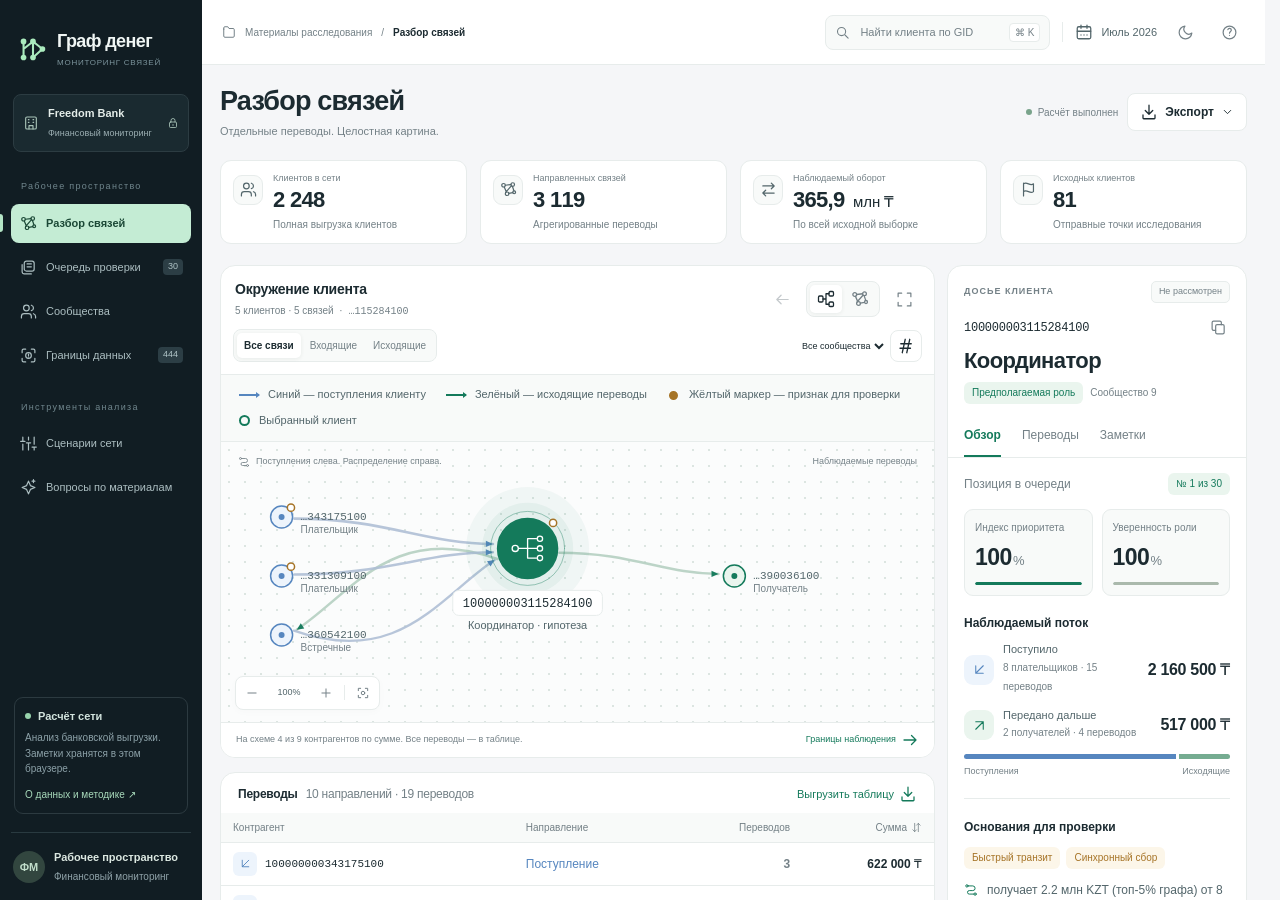
==== commit e6d2baa5: "убран мёртвый код интерфейса: в репозитории остались только используемые файлы" ====
--- a/web/index.html
+++ b/web/index.html
@@ -6,7 +6,7 @@
   <meta name="theme-color" content="#111d23">
   <meta name="description" content="Граф денег — рабочее место финансового мониторинга Freedom Bank.">
   <title>Граф денег — рабочее пространство аналитика</title>
-  <link rel="stylesheet" href="approved.css?v=5">
+  <link rel="stylesheet" href="approved.css?v=7">
 </head>
 <body>
 <script>try{const t=localStorage.getItem("money-theme");document.documentElement.dataset.theme=t==="dark"?"dark":"light";document.body.classList.toggle("dark",t==="dark")}catch(e){}</script>
@@ -64,5 +64,5 @@
   </div>
   <div id="overlay-root"></div><div id="dropdown-root"></div><div class="tooltip hidden" id="graph-tooltip" role="tooltip"></div><div class="toast-container" id="toast-container" aria-live="polite"></div>
 
-<script src="simulation.js"></script><script src="approved-graph.js?v=5"></script><script src="approved-views.js?v=5"></script><script src="approved-inspector.js?v=5"></script><script src="approved.js?v=5"></script>
+<script src="simulation.js"></script><script src="approved-graph.js?v=7"></script><script src="approved-views.js?v=7"></script><script src="approved-inspector.js?v=7"></script><script src="approved.js?v=7"></script>
 </body></html>
--- a/web/approved.css
+++ b/web/approved.css
@@ -56,4 +56,16 @@
 @media(max-width:700px){.shell{scrollbar-gutter:auto}}
 .graph-focus-action{margin-left:12px;font-size:11px;gap:5px}.graph-focus-action .icon{width:13px;height:13px}.graph-controls .icon-button:disabled{opacity:.35}.graph-controls .zoom-text{min-width:42px;width:auto}
 @media(max-width:700px){.graph-focus-action{display:flex;margin:7px 0 0}.graph-controls .zoom-text{min-width:36px}}
+@media(max-width:700px){
+  .page-head .head-actions{flex-shrink:0}
+  #export-button{width:42px;height:42px;min-width:42px;flex:none;padding:0;gap:0;line-height:1;border:1px solid #cbd6d2;border-radius:10px;color:var(--ink);background:var(--panel);overflow:hidden}
+  #export-button>.icon{width:18px;height:18px;flex:none}
+  #export-button>.export-label{display:none}
+  #export-button:hover,#export-button:focus-visible{border-color:var(--green);background:var(--panel-alt)}
+  [data-theme="dark"] #export-button{border-color:#50645f}
+  [data-theme="dark"] #export-button:hover,[data-theme="dark"] #export-button:focus-visible{border-color:var(--green)}
+}
 .graph-key-signal.seed-signal{position:relative}.graph-key-signal.seed-signal:after{content:"";position:absolute;width:4px;height:4px;background:var(--green);border-radius:50%;top:50%;left:50%;transform:translate(-50%,-50%)}
+
+:root{--violet:#8162b3}[data-theme="dark"]{--violet:#bba0e4}
+.graph-key-signal{border-radius:50%;transform:none;background:var(--amber);border-color:var(--amber)}.graph-key-signal.seed-signal{background:var(--violet);border-color:var(--violet)}.graph-key-signal.seed-signal:after{display:none}
